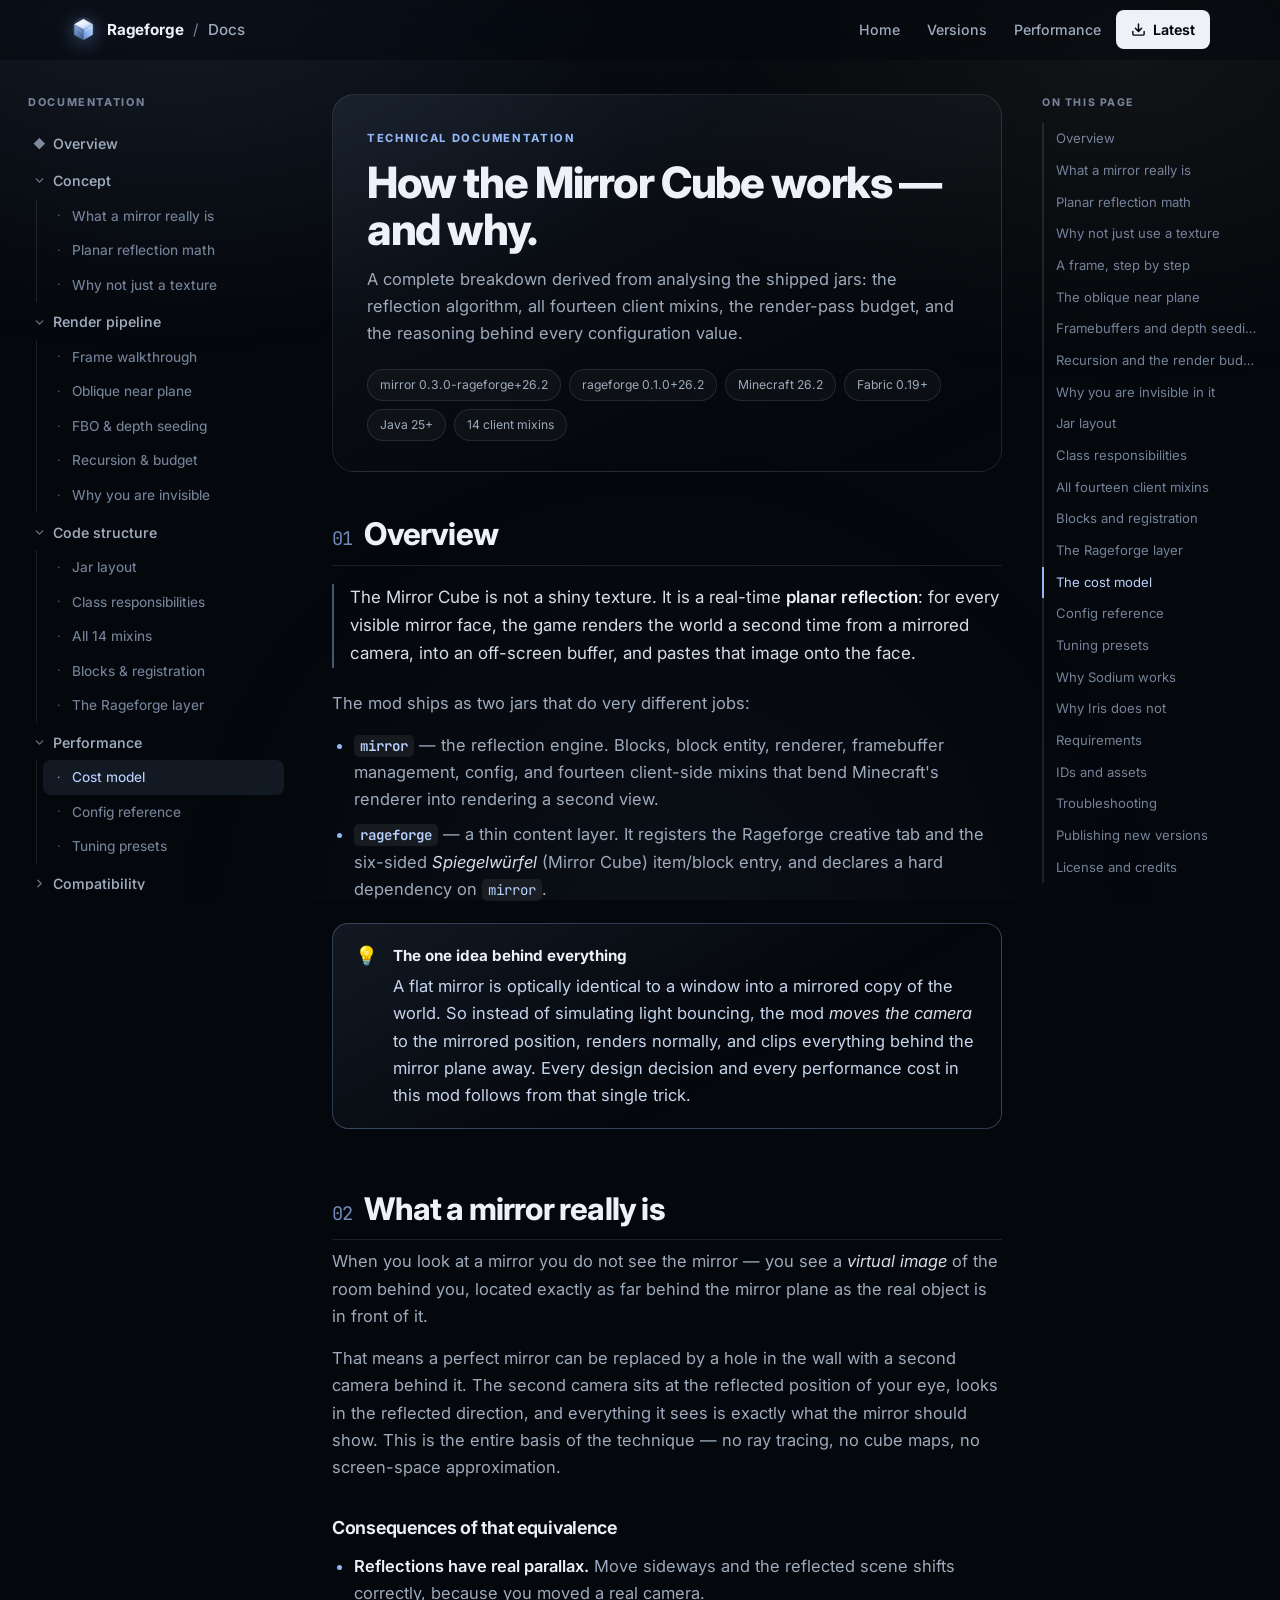
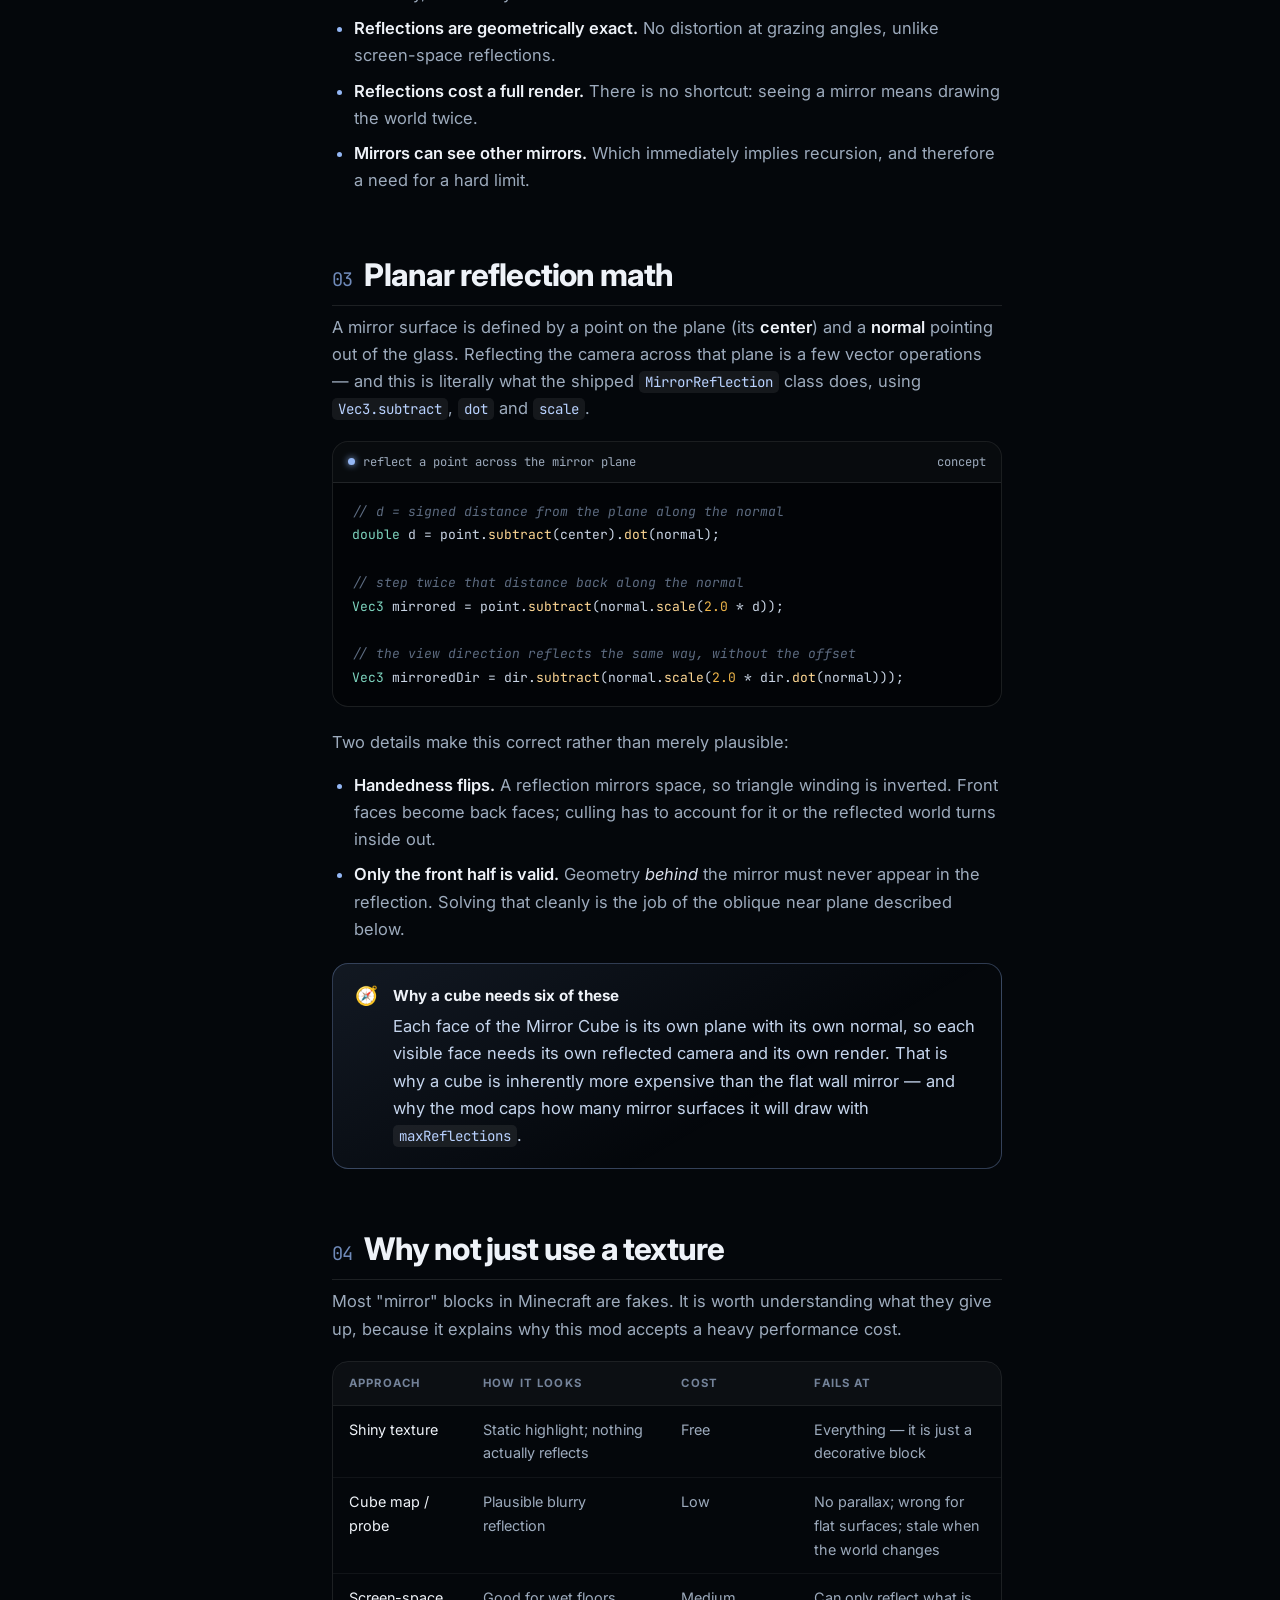
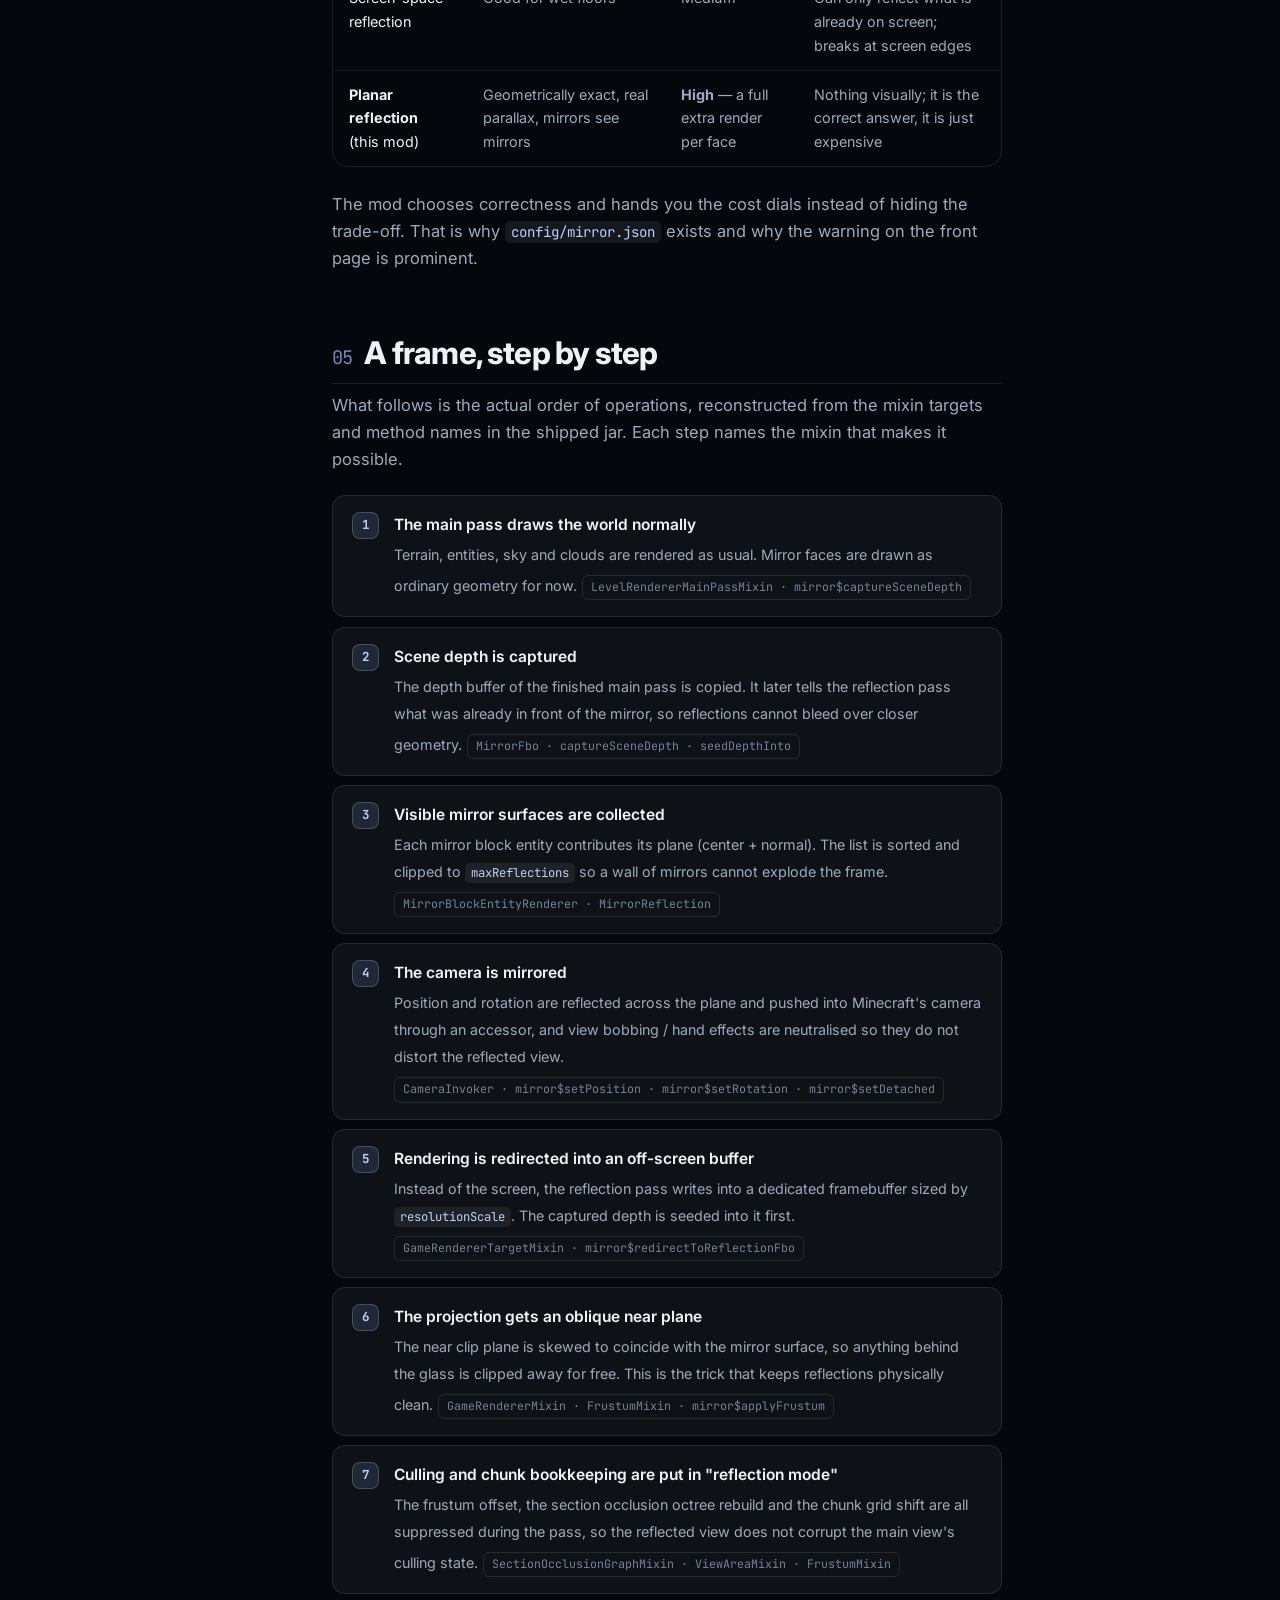
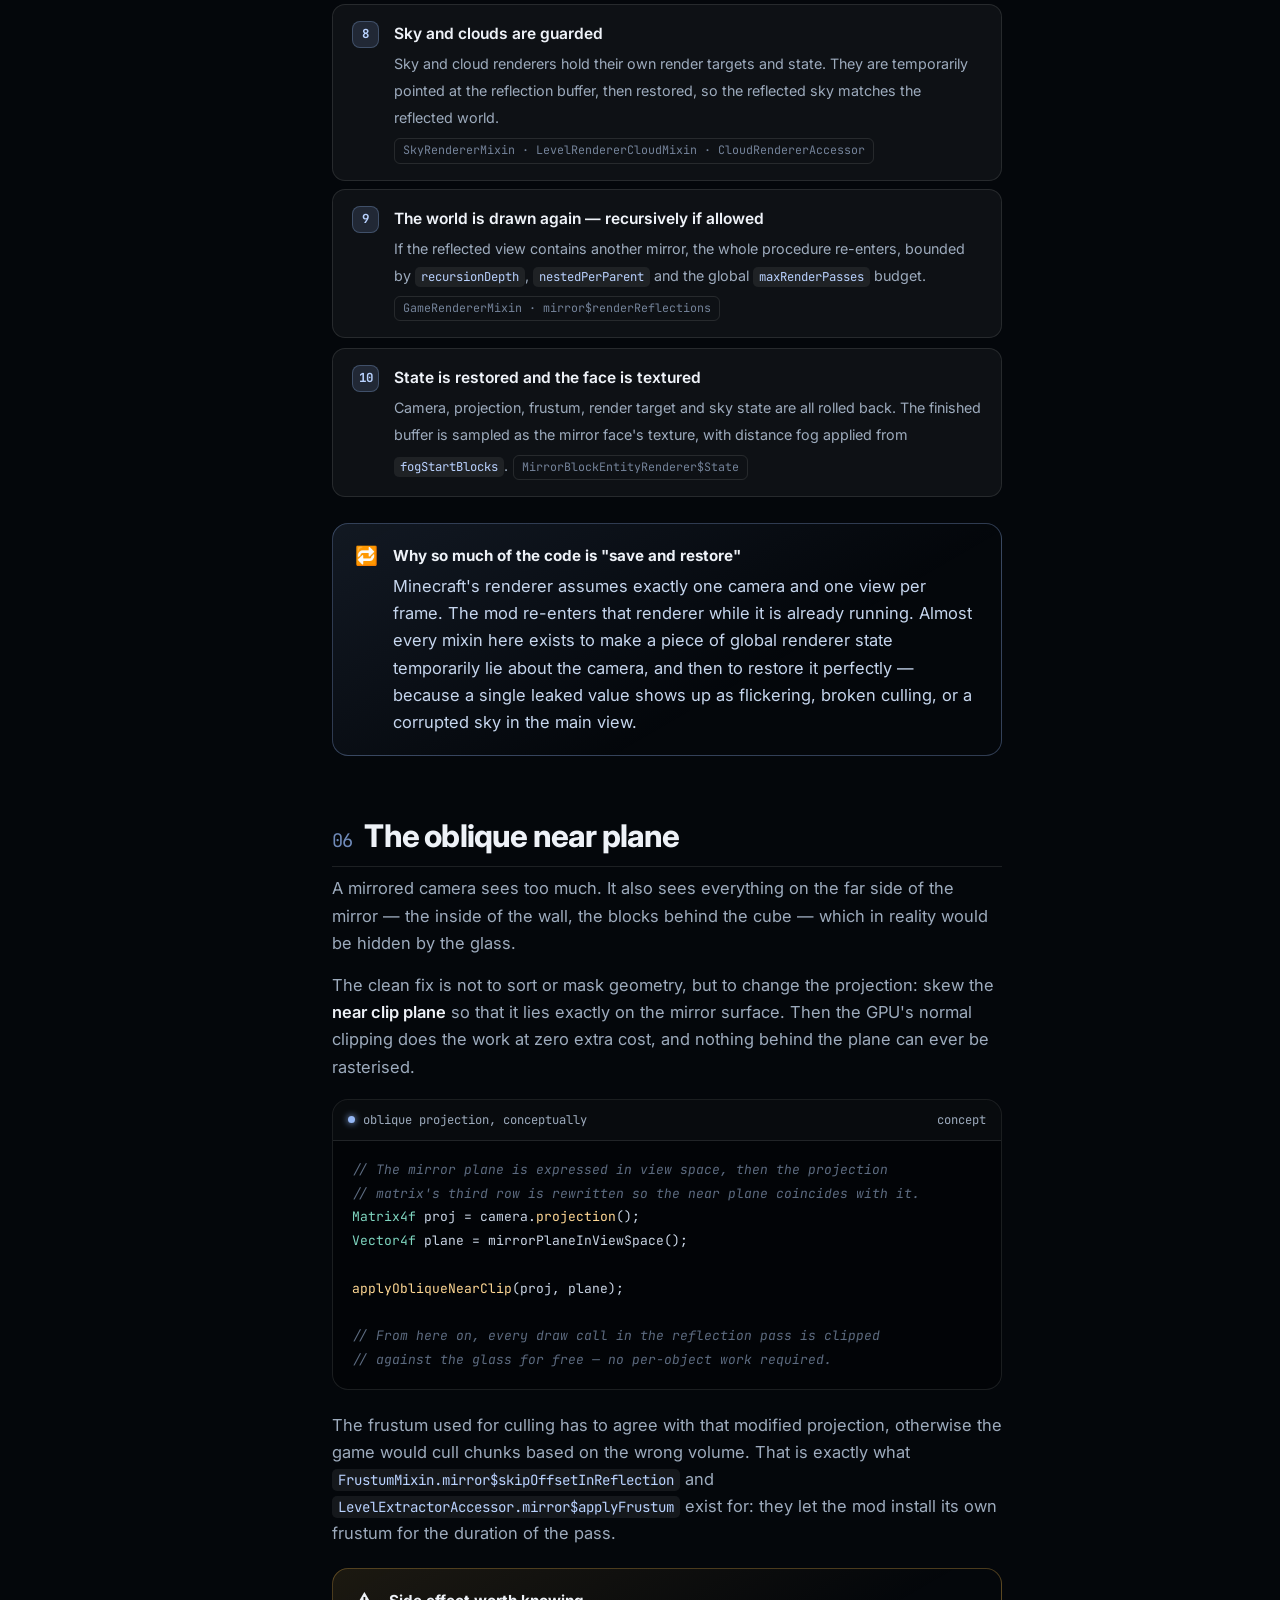
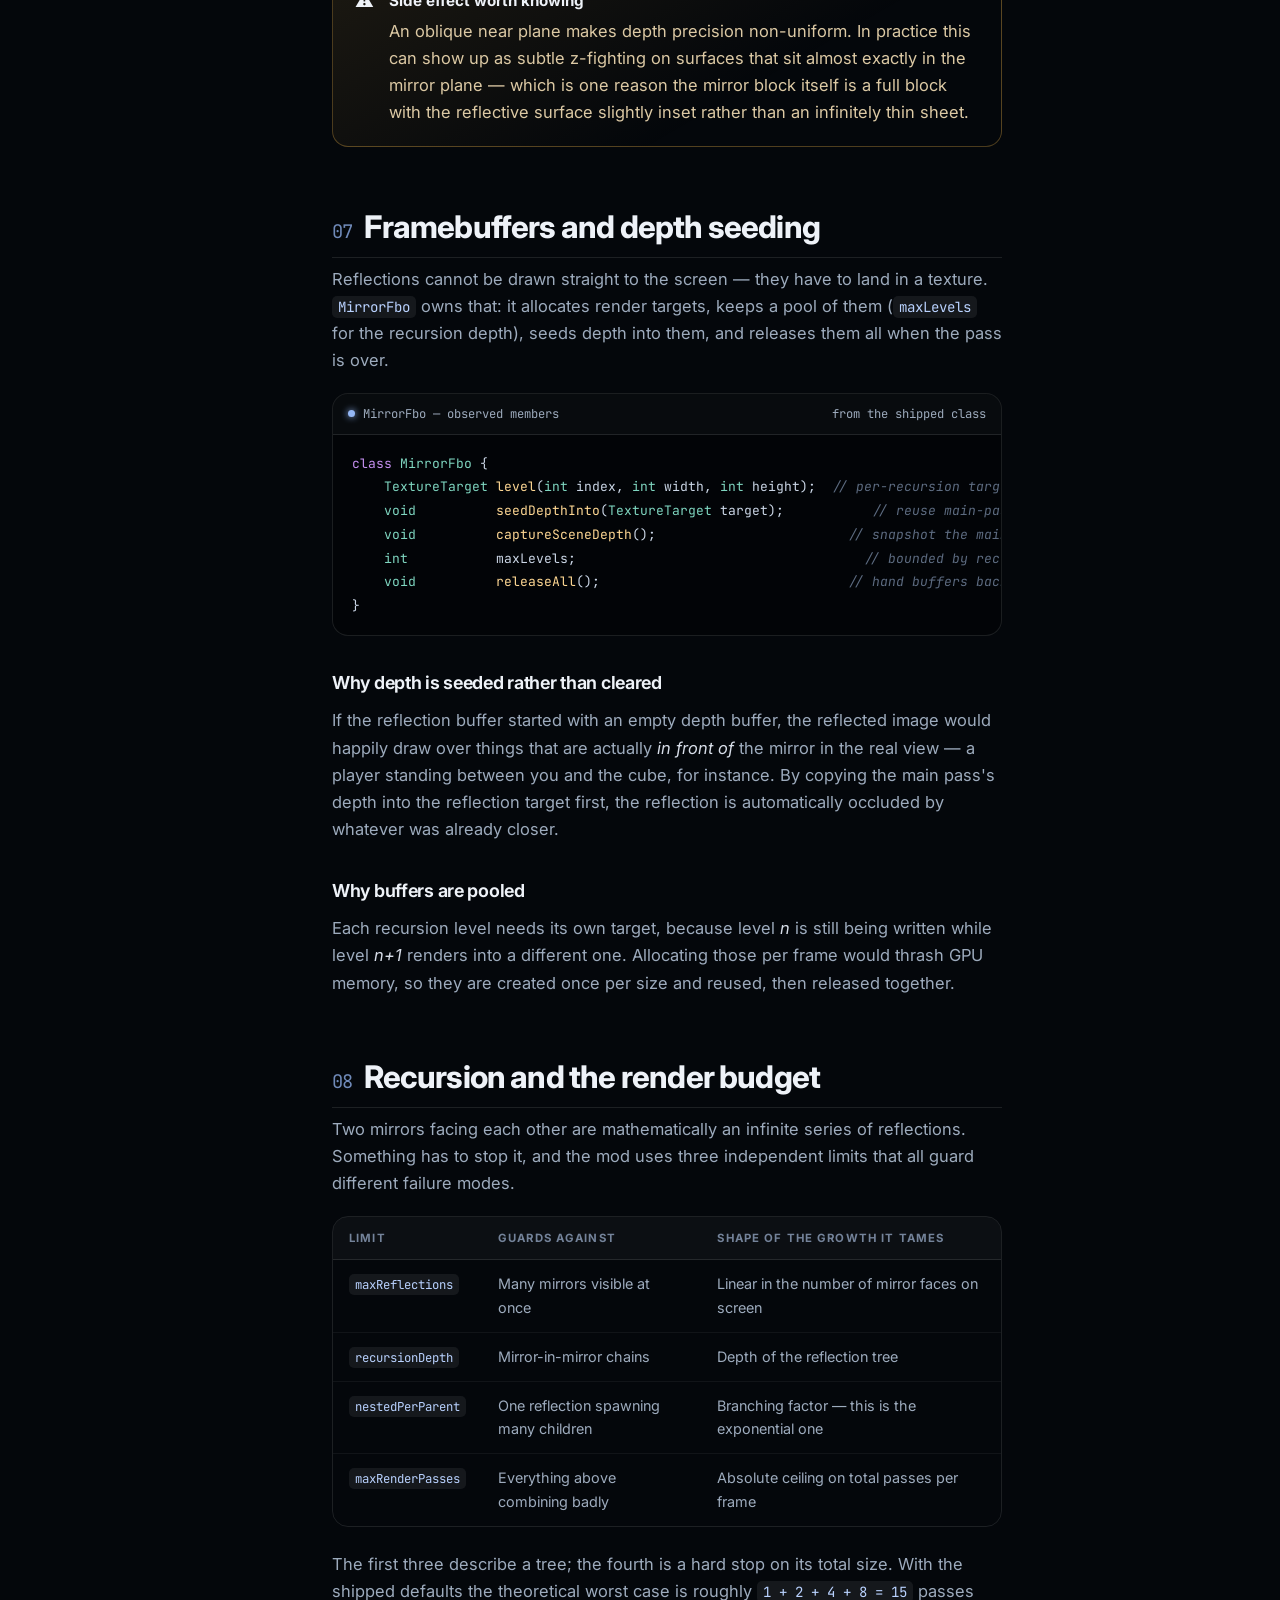
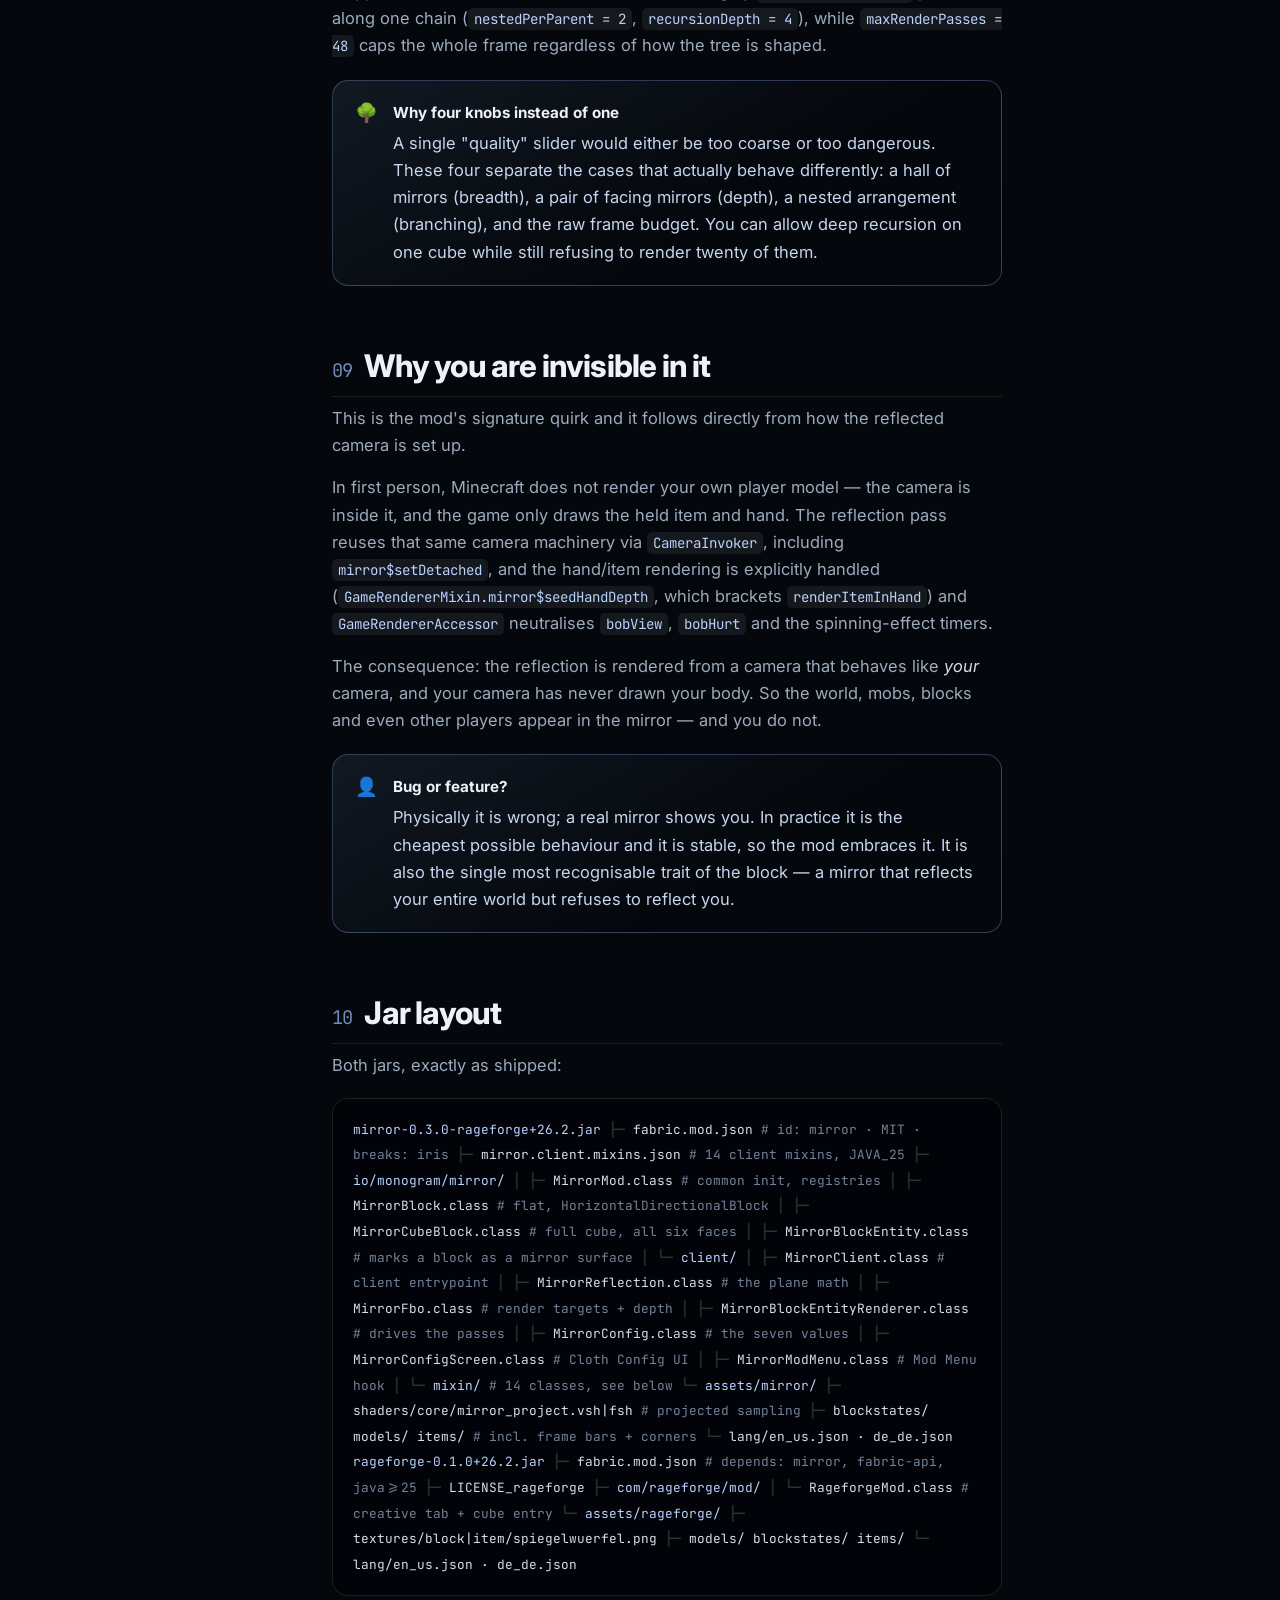
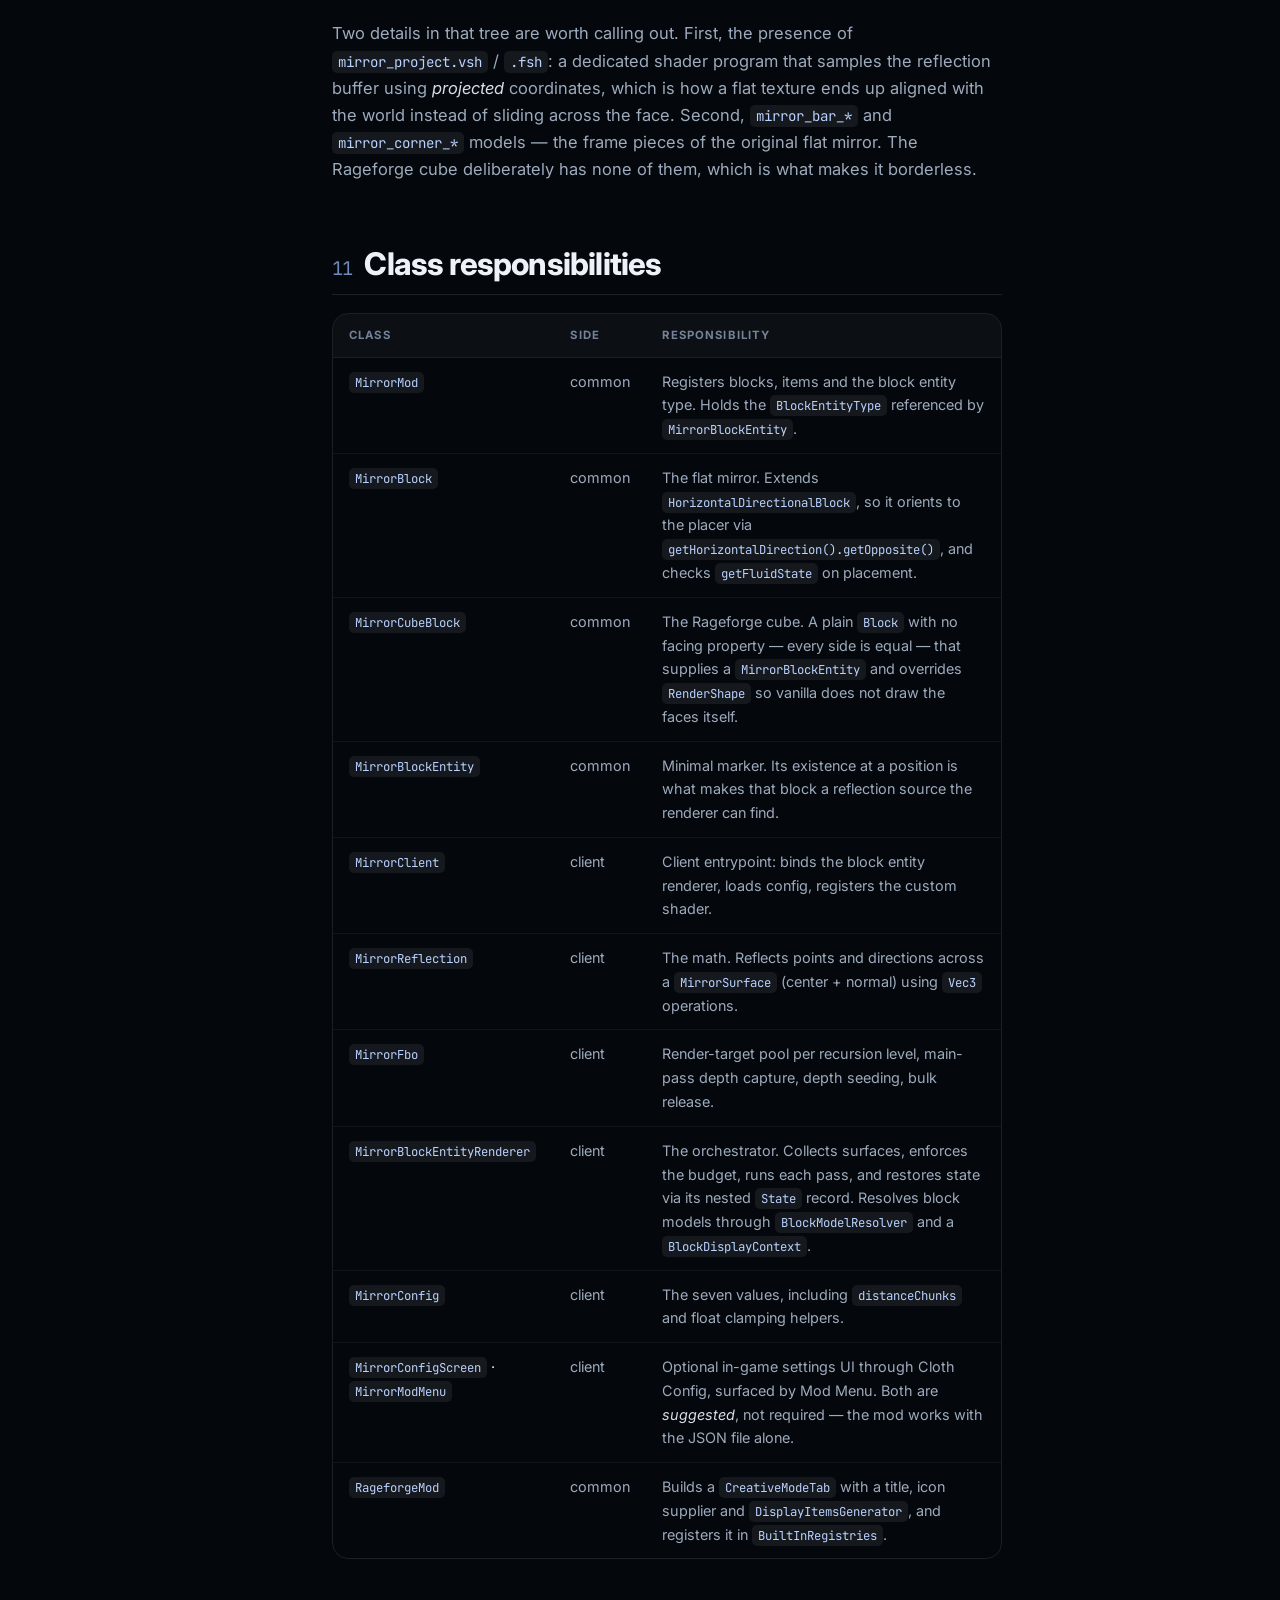
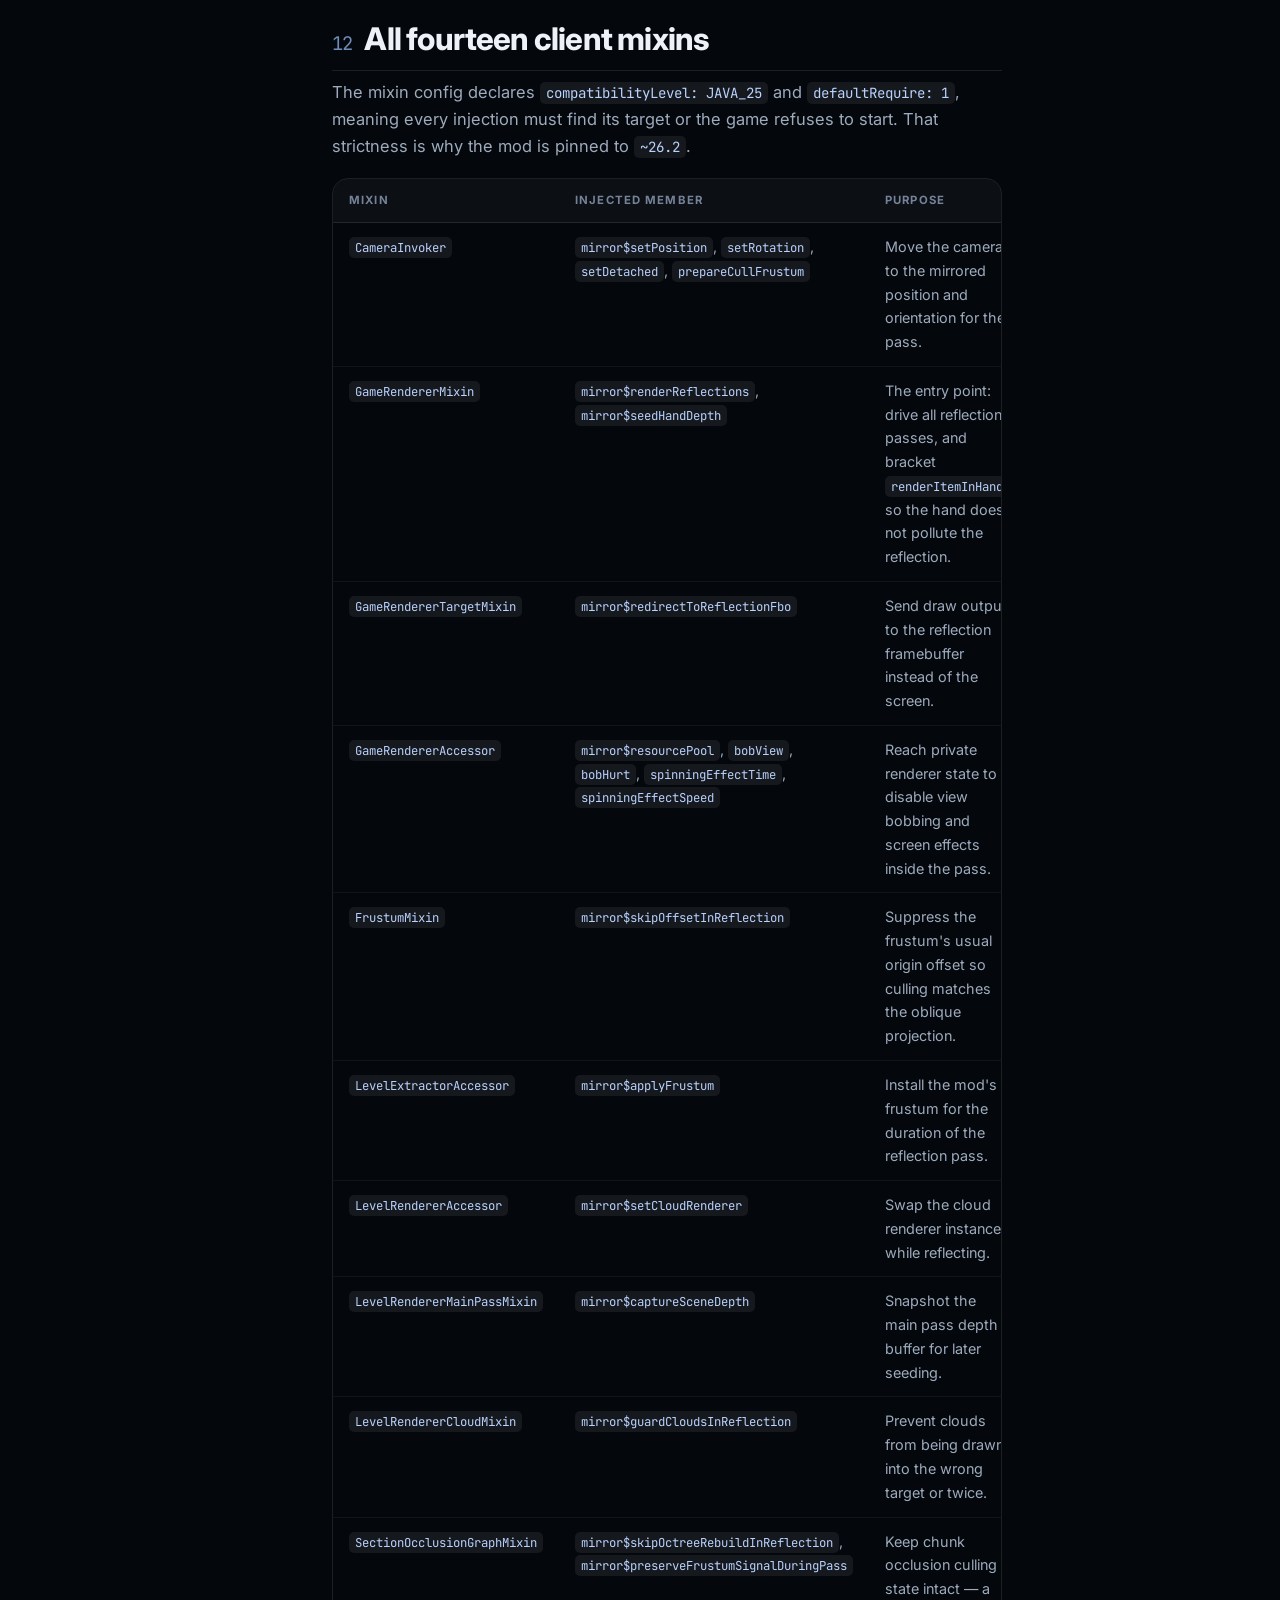
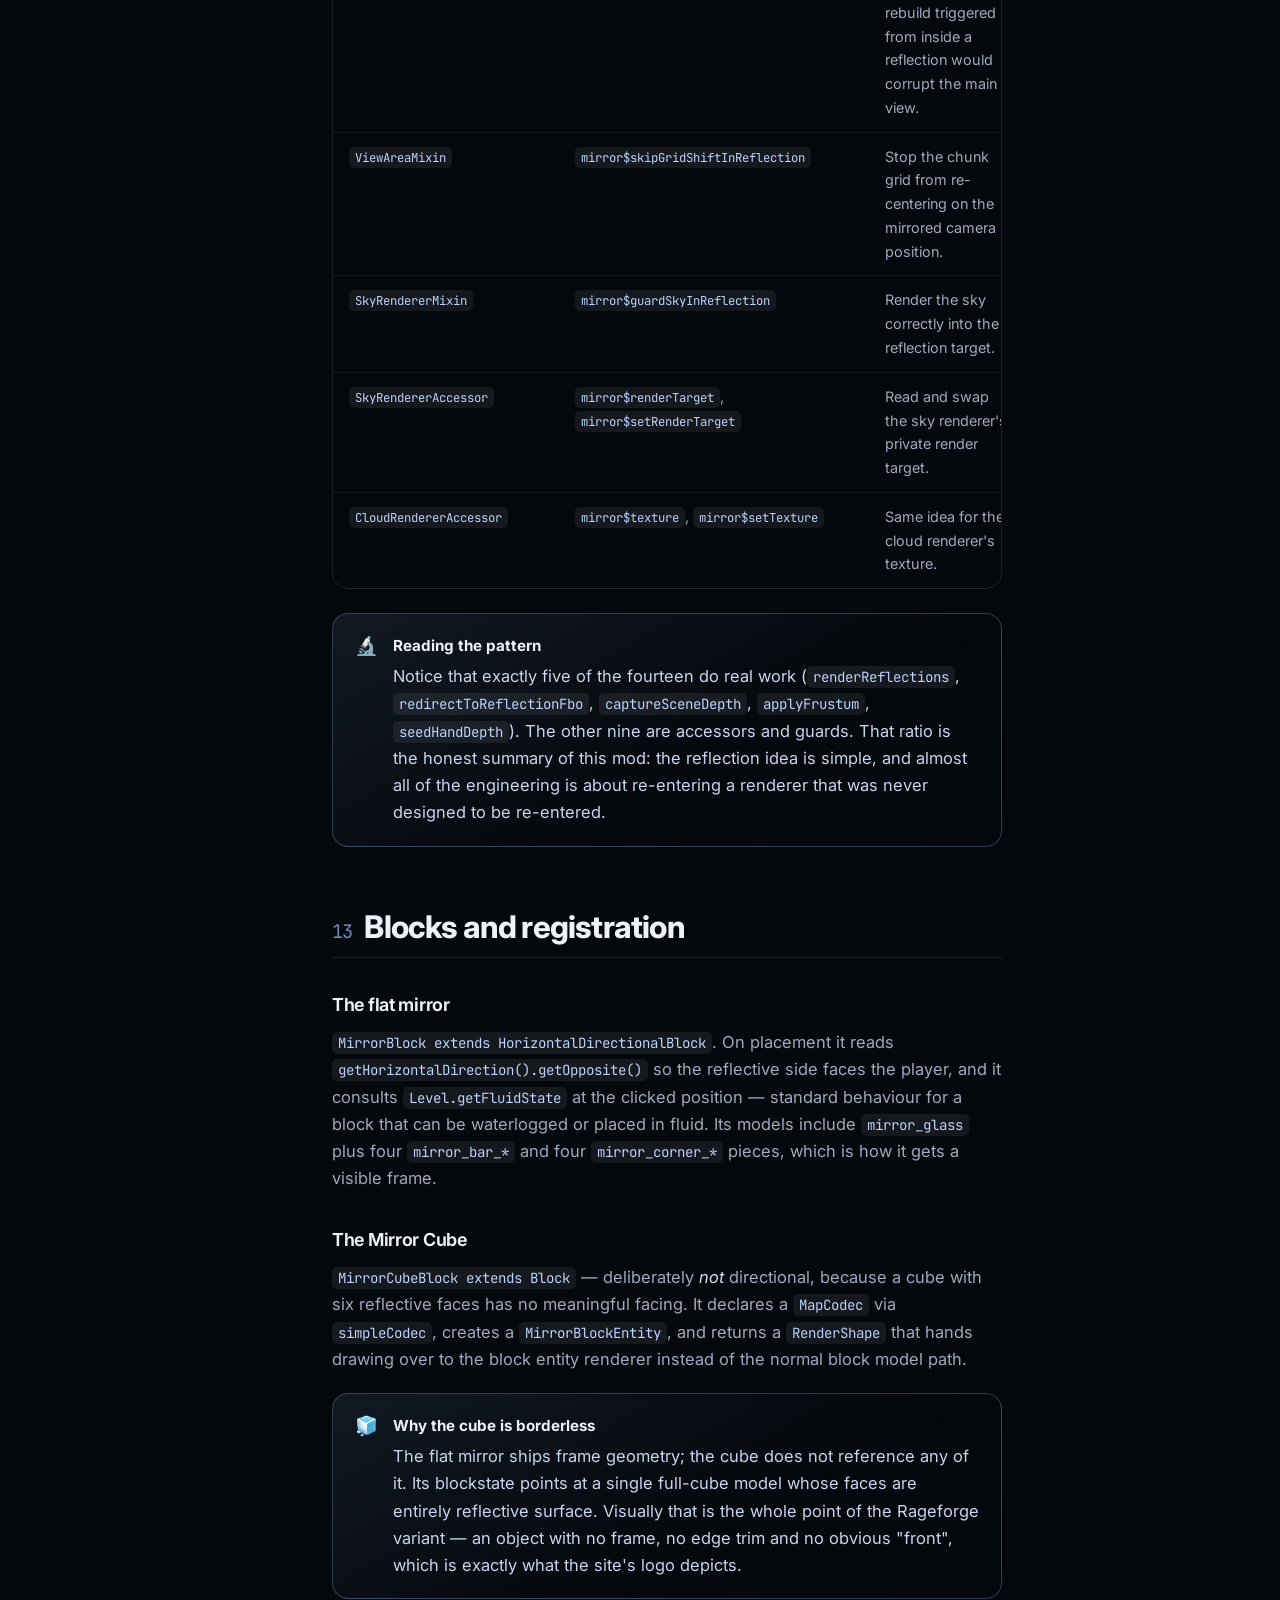
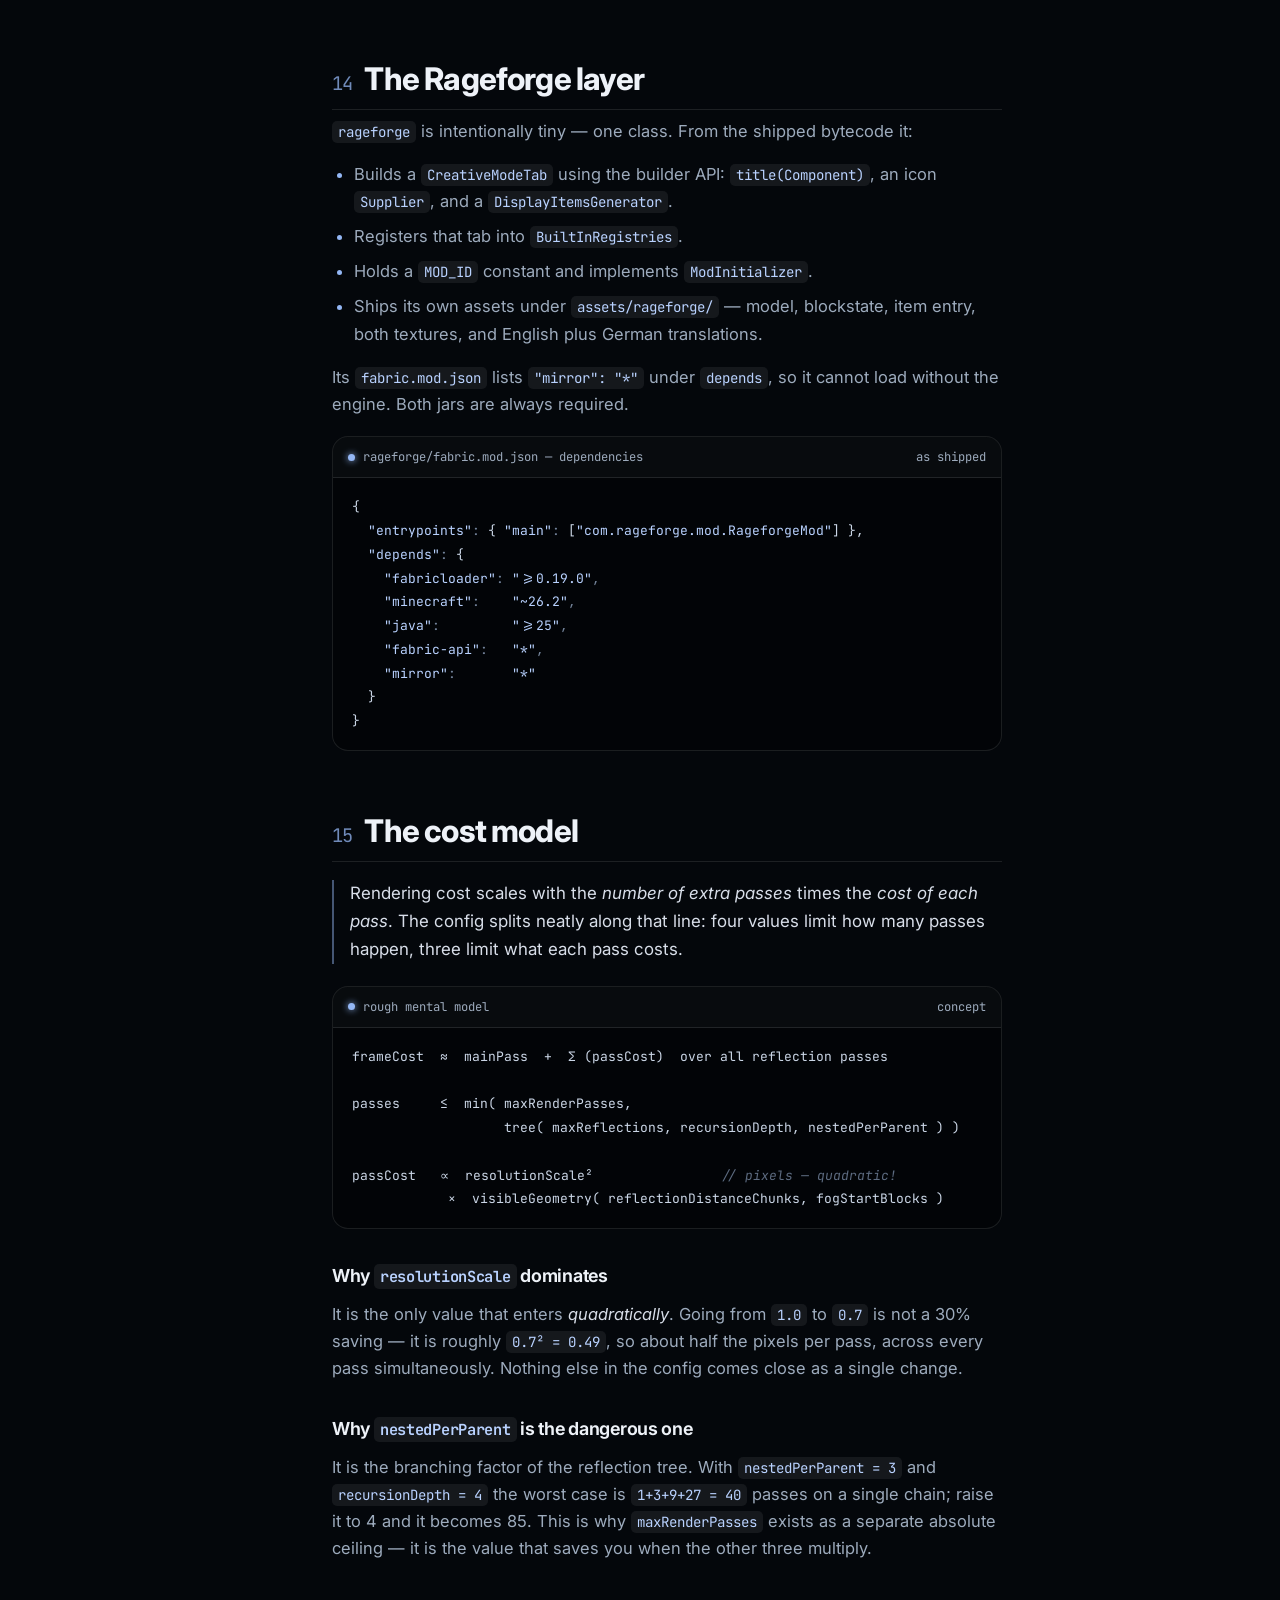
==== docs.html @ 6419b7a1 "Add Three.js 3D cube hero, borderless mirror logo, live version list and full technical docs with tr" ====
<!DOCTYPE html>
<html lang="en">
<head>
<meta charset="UTF-8">
<meta name="viewport" content="width=device-width, initial-scale=1.0">
<title>Documentation — Rageforge Mirror Cube</title>
<meta name="description" content="Technical documentation for the Rageforge Mirror Cube: how planar reflections are rendered, which mixins are used, why the mod is expensive, and how every config value maps to real render cost.">
<meta name="theme-color" content="#04070b">
<link rel="icon" type="image/svg+xml" href="assets/logo.svg">
<link rel="icon" type="image/png" href="assets/favicon.png">
<link rel="apple-touch-icon" href="assets/apple-touch-icon.png">
<link rel="preconnect" href="https://fonts.googleapis.com">
<link rel="preconnect" href="https://fonts.gstatic.com" crossorigin>
<link href="https://fonts.googleapis.com/css2?family=Inter:wght@400;500;600;700;800&family=JetBrains+Mono:wght@400;500&display=swap" rel="stylesheet">
<link rel="stylesheet" href="assets/site.css">
<style>
  body { background: var(--ink-950); }

  /* ============ docs shell ============ */
  .docs-shell {
    max-width: 1320px;
    margin: 0 auto;
    padding: calc(var(--nav-h) + 34px) 24px 40px;
    display: grid;
    grid-template-columns: 268px minmax(0, 1fr) 214px;
    gap: 40px;
    align-items: start;
  }
  @media (max-width: 1180px) { .docs-shell { grid-template-columns: 250px minmax(0,1fr); } .toc-right { display: none; } }
  @media (max-width: 900px)  { .docs-shell { grid-template-columns: 1fr; gap: 24px; } }

  /* ============ tree sidebar ============ */
  .tree-wrap {
    position: sticky;
    top: calc(var(--nav-h) + 22px);
    max-height: calc(100vh - var(--nav-h) - 44px);
    overflow-y: auto;
    padding-right: 8px;
  }
  @media (max-width: 900px) {
    .tree-wrap { position: static; max-height: none; border: 1px solid var(--line); border-radius: var(--radius); padding: 16px; background: var(--panel); }
  }
  .tree-title {
    font-size: 0.68rem; font-weight: 750; letter-spacing: 0.15em; text-transform: uppercase;
    color: var(--muted-dim); margin-bottom: 14px; padding-left: 4px;
  }
  .tree { font-size: 0.885rem; }
  .tree ul { list-style: none; margin: 0; padding: 0; }
  .tree > ul > li { margin-bottom: 2px; }

  .tree .node {
    display: flex; align-items: center; gap: 7px;
    padding: 6px 9px; border-radius: 8px;
    color: var(--muted); cursor: pointer;
    transition: color 0.2s, background 0.2s;
    user-select: none;
    font-weight: 550;
  }
  .tree .node:hover { color: var(--text); background: var(--panel); }
  .tree .node.active { color: var(--sky-bright); background: rgba(148,183,245,0.1); }
  .tree .node .chev {
    width: 13px; height: 13px; flex-shrink: 0;
    transition: transform 0.25s var(--ease);
    opacity: 0.65;
  }
  .tree .node.open .chev { transform: rotate(90deg); }
  .tree .node .glyph { flex-shrink: 0; opacity: 0.8; font-size: 0.85em; width: 13px; text-align: center; }
  .tree .node .txt { overflow: hidden; text-overflow: ellipsis; white-space: nowrap; }

  /* nested list: animated collapse */
  .tree .kids {
    display: grid;
    grid-template-rows: 0fr;
    transition: grid-template-rows 0.32s var(--ease);
    margin-left: 12px;
    border-left: 1px solid var(--line);
    padding-left: 6px;
  }
  .tree .kids > div { overflow: hidden; }
  .tree .kids.open { grid-template-rows: 1fr; }
  .tree .kids .node { font-weight: 450; font-size: 0.855rem; color: var(--muted-dim); }
  .tree .kids .node:hover { color: var(--text); }
  .tree .kids .node.active { color: var(--sky-bright); }

  /* ============ content ============ */
  .docs-main { min-width: 0; }
  .docs-hero {
    border: 1px solid var(--line);
    border-radius: var(--radius-lg);
    background: linear-gradient(155deg, rgba(148,183,245,0.09), rgba(255,255,255,0.012) 60%, transparent);
    padding: 34px 34px 30px;
    margin-bottom: 44px;
  }
  .docs-hero .kicker {
    font-size: 0.7rem; font-weight: 750; letter-spacing: 0.15em; text-transform: uppercase;
    color: var(--sky); margin-bottom: 12px;
  }
  .docs-hero h1 {
    font-size: clamp(1.85rem, 4.2vw, 2.7rem);
    font-weight: 800; letter-spacing: -0.032em; line-height: 1.08; margin-bottom: 13px;
  }
  .docs-hero p { color: var(--muted); font-size: 1.03rem; max-width: 640px; }
  .docs-hero .facts {
    display: flex; flex-wrap: wrap; gap: 8px; margin-top: 22px;
  }
  .docs-hero .facts span {
    font-size: 0.76rem; color: var(--muted);
    padding: 5px 12px; border: 1px solid var(--line); border-radius: 999px;
    background: rgba(255,255,255,0.03);
  }

  article section {
    scroll-margin-top: calc(var(--nav-h) + 26px);
    margin-bottom: 62px;
  }
  article h2 {
    font-size: clamp(1.5rem, 3.2vw, 1.95rem);
    font-weight: 750; letter-spacing: -0.026em; line-height: 1.16;
    margin-bottom: 8px;
    padding-bottom: 12px;
    border-bottom: 1px solid var(--line);
    display: flex; align-items: baseline; gap: 12px;
  }
  article h2 .num {
    font-family: var(--mono); font-size: 0.6em; font-weight: 400;
    color: var(--sky); opacity: 0.75;
  }
  article h3 {
    font-size: 1.12rem; font-weight: 650; letter-spacing: -0.016em;
    margin: 32px 0 10px; color: var(--text);
    scroll-margin-top: calc(var(--nav-h) + 26px);
  }
  article h4 {
    font-size: 0.97rem; font-weight: 650; margin: 22px 0 8px; color: var(--silver);
  }
  article p { color: var(--muted); margin-bottom: 15px; }
  article p strong, article li strong { color: var(--text); font-weight: 600; }
  article em { color: var(--silver); font-style: italic; }
  article ul, article ol { color: var(--muted); margin: 0 0 16px 0; padding-left: 22px; }
  article li { margin-bottom: 8px; }
  article li::marker { color: var(--sky); }
  article a.link { color: var(--sky-bright); border-bottom: 1px solid rgba(185,210,255,0.32); }
  article a.link:hover { border-bottom-color: var(--sky-bright); }
  article code {
    font-family: var(--mono); font-size: 0.855em;
    background: rgba(255,255,255,0.07); color: var(--sky-bright);
    padding: 2px 6px; border-radius: 5px;
  }
  article .lead {
    font-size: 1.06rem; color: var(--silver);
    padding-left: 16px; border-left: 2px solid rgba(148,183,245,0.45);
    margin: 18px 0 22px;
  }

  /* code blocks */
  .cb {
    border: 1px solid var(--line); border-radius: var(--radius);
    background: rgba(2,4,7,0.75); overflow: hidden; margin: 18px 0 22px;
  }
  .cb-head {
    display: flex; align-items: center; justify-content: space-between; gap: 12px;
    padding: 10px 15px; border-bottom: 1px solid var(--line);
    background: rgba(255,255,255,0.026);
    font-family: var(--mono); font-size: 0.76rem; color: var(--muted);
  }
  .cb-head .dotf { display: flex; align-items: center; gap: 8px; }
  .cb-head .dotf::before {
    content: ''; width: 7px; height: 7px; border-radius: 50%;
    background: var(--sky); box-shadow: 0 0 7px var(--sky);
  }
  .cb pre {
    padding: 17px 19px; overflow-x: auto;
    font-family: var(--mono); font-size: 0.815rem; line-height: 1.82;
    color: #cbd6e6;
  }
  .cb pre .c  { color: #5d6b80; font-style: italic; }
  .cb pre .kw { color: #c58fef; }
  .cb pre .ty { color: #7fd6c0; }
  .cb pre .st { color: #b9d2ff; }
  .cb pre .nu { color: var(--amber); }
  .cb pre .fn { color: #ffd894; }
  .cb pre .k  { color: var(--sky-bright); }
  .cb pre .p  { color: var(--muted-dim); }

  /* callouts */
  .callout {
    display: flex; gap: 15px; align-items: flex-start;
    padding: 19px 22px; border-radius: var(--radius);
    border: 1px solid var(--line); background: var(--panel);
    margin: 20px 0 24px;
  }
  .callout .ci { flex-shrink: 0; font-size: 1.15rem; line-height: 1.4; }
  .callout p { margin: 0; }
  .callout p + p { margin-top: 9px; }
  .callout.why  { border-color: rgba(148,183,245,0.3); background: linear-gradient(150deg, rgba(148,183,245,0.1), transparent 65%); }
  .callout.why  p { color: #c6d6ee; }
  .callout.warn { border-color: rgba(240,182,74,0.3); background: linear-gradient(150deg, rgba(240,182,74,0.1), transparent 65%); }
  .callout.warn p { color: #dcc9a4; }
  .callout.warn code { background: rgba(240,182,74,0.14); color: var(--amber-soft); }
  .callout.bad  { border-color: rgba(240,120,90,0.3); background: linear-gradient(150deg, rgba(240,120,90,0.09), transparent 65%); }
  .callout.bad  p { color: #eec3b6; }
  .callout .ct { display: block; font-weight: 700; color: var(--text); margin-bottom: 5px; font-size: 0.95rem; }

  /* tables */
  .tw { overflow-x: auto; margin: 18px 0 24px; border: 1px solid var(--line); border-radius: var(--radius); }
  table { width: 100%; border-collapse: collapse; font-size: 0.9rem; min-width: 480px; }
  thead th {
    text-align: left; padding: 12px 16px;
    background: rgba(255,255,255,0.035);
    color: var(--muted-dim);
    font-size: 0.71rem; font-weight: 700; letter-spacing: 0.1em; text-transform: uppercase;
    border-bottom: 1px solid var(--line);
    white-space: nowrap;
  }
  tbody td { padding: 12px 16px; border-bottom: 1px solid rgba(255,255,255,0.055); color: var(--muted); vertical-align: top; }
  tbody tr:last-child td { border-bottom: 0; }
  tbody tr:hover td { background: rgba(255,255,255,0.018); }
  tbody td:first-child { color: var(--text); }
  tbody td code { white-space: nowrap; }

  /* pipeline diagram */
  .pipe { display: grid; gap: 9px; margin: 22px 0 26px; counter-reset: pp; }
  .pipe-step {
    display: flex; gap: 15px; align-items: flex-start;
    padding: 16px 19px; border: 1px solid var(--line); border-radius: 13px;
    background: var(--panel);
    transition: border-color 0.3s, background 0.3s, transform 0.3s var(--ease);
  }
  .pipe-step:hover { border-color: rgba(148,183,245,0.4); background: var(--panel-strong); transform: translateX(4px); }
  .pipe-step .pn {
    counter-increment: pp; flex-shrink: 0;
    width: 27px; height: 27px; display: grid; place-items: center; border-radius: 8px;
    background: rgba(148,183,245,0.14); border: 1px solid rgba(148,183,245,0.28);
    color: var(--sky-bright); font-family: var(--mono); font-weight: 700; font-size: 0.78rem;
  }
  .pipe-step .pn::before { content: counter(pp); }
  .pipe-step .pb { min-width: 0; }
  .pipe-step .pb strong { display: block; font-size: 0.97rem; font-weight: 620; color: var(--text); margin-bottom: 3px; }
  .pipe-step .pb span { color: var(--muted); font-size: 0.895rem; }
  .pipe-step .pb .mx {
    display: inline-block; margin-top: 7px;
    font-family: var(--mono); font-size: 0.73rem;
    color: var(--muted-dim); padding: 2px 8px;
    border: 1px solid var(--line); border-radius: 6px;
  }

  /* file tree render */
  .ftree {
    font-family: var(--mono); font-size: 0.8rem; line-height: 2;
    border: 1px solid var(--line); border-radius: var(--radius);
    background: rgba(2,4,7,0.72); padding: 18px 20px;
    overflow-x: auto; margin: 18px 0 24px;
    color: var(--muted);
  }
  .ftree .d { color: var(--sky-bright); }
  .ftree .f { color: var(--silver); }
  .ftree .cm { color: var(--muted-dim); }
  .ftree .br { color: rgba(255,255,255,0.2); }

  /* right-hand TOC */
  .toc-right {
    position: sticky;
    top: calc(var(--nav-h) + 22px);
    max-height: calc(100vh - var(--nav-h) - 44px);
    overflow-y: auto;
    font-size: 0.82rem;
  }
  .toc-right .tt {
    font-size: 0.66rem; font-weight: 750; letter-spacing: 0.15em; text-transform: uppercase;
    color: var(--muted-dim); margin-bottom: 12px;
  }
  .toc-right a {
    display: block; padding: 5px 0 5px 12px;
    color: var(--muted-dim); border-left: 2px solid var(--line);
    transition: color 0.2s, border-color 0.2s;
    overflow: hidden; text-overflow: ellipsis; white-space: nowrap;
  }
  .toc-right a:hover { color: var(--text); }
  .toc-right a.on { color: var(--sky-bright); border-left-color: var(--sky); }

  .docs-foot-nav {
    display: flex; justify-content: space-between; gap: 14px; flex-wrap: wrap;
    margin-top: 20px; padding-top: 26px; border-top: 1px solid var(--line);
  }
</style>
</head>
<body>

<div class="ambient"></div>
<div class="progress" id="progress"></div>

<nav class="site-nav" id="nav">
  <div class="nav-inner">
    <a href="index.html" class="brand">
      <img src="assets/logo.svg" alt="">
      Rageforge <span class="sep">/</span> <span class="sub">Docs</span>
    </a>
    <div class="nav-links">
      <a href="index.html">Home</a>
      <a href="index.html#downloads">Versions</a>
      <a href="index.html#performance">Performance</a>
      <a class="nav-cta" href="https://github.com/TheRealDevCH/Rageforge-Spiegelwuerfel/releases/latest">
        <svg viewBox="0 0 24 24" fill="none" stroke="currentColor" stroke-width="2.3" stroke-linecap="round" stroke-linejoin="round"><path d="M21 15v4a2 2 0 01-2 2H5a2 2 0 01-2-2v-4M7 10l5 5 5-5M12 15V3"/></svg>
        Latest
      </a>
    </div>
  </div>
</nav>

<div class="docs-shell">

  <!-- ================= TREE SIDEBAR ================= -->
  <aside class="tree-wrap">
    <div class="tree-title">Documentation</div>
    <nav class="tree" id="tree">
      <ul>
        <li>
          <div class="node" data-target="overview"><span class="glyph">◆</span><span class="txt">Overview</span></div>
        </li>

        <li>
          <div class="node has-kids open" data-group="g-concept"><svg class="chev" viewBox="0 0 24 24" fill="none" stroke="currentColor" stroke-width="2.6" stroke-linecap="round" stroke-linejoin="round"><path d="M9 6l6 6-6 6"/></svg><span class="txt">Concept</span></div>
          <div class="kids open" id="g-concept"><div><ul>
            <li><div class="node" data-target="what-is-a-mirror"><span class="glyph">·</span><span class="txt">What a mirror really is</span></div></li>
            <li><div class="node" data-target="planar-reflection"><span class="glyph">·</span><span class="txt">Planar reflection math</span></div></li>
            <li><div class="node" data-target="why-not-texture"><span class="glyph">·</span><span class="txt">Why not just a texture</span></div></li>
          </ul></div></div>
        </li>

        <li>
          <div class="node has-kids" data-group="g-pipeline"><svg class="chev" viewBox="0 0 24 24" fill="none" stroke="currentColor" stroke-width="2.6" stroke-linecap="round" stroke-linejoin="round"><path d="M9 6l6 6-6 6"/></svg><span class="txt">Render pipeline</span></div>
          <div class="kids" id="g-pipeline"><div><ul>
            <li><div class="node" data-target="pipeline"><span class="glyph">·</span><span class="txt">Frame walkthrough</span></div></li>
            <li><div class="node" data-target="oblique"><span class="glyph">·</span><span class="txt">Oblique near plane</span></div></li>
            <li><div class="node" data-target="fbo"><span class="glyph">·</span><span class="txt">FBO &amp; depth seeding</span></div></li>
            <li><div class="node" data-target="recursion"><span class="glyph">·</span><span class="txt">Recursion &amp; budget</span></div></li>
            <li><div class="node" data-target="player-exclusion"><span class="glyph">·</span><span class="txt">Why you are invisible</span></div></li>
          </ul></div></div>
        </li>

        <li>
          <div class="node has-kids" data-group="g-code"><svg class="chev" viewBox="0 0 24 24" fill="none" stroke="currentColor" stroke-width="2.6" stroke-linecap="round" stroke-linejoin="round"><path d="M9 6l6 6-6 6"/></svg><span class="txt">Code structure</span></div>
          <div class="kids" id="g-code"><div><ul>
            <li><div class="node" data-target="jar-layout"><span class="glyph">·</span><span class="txt">Jar layout</span></div></li>
            <li><div class="node" data-target="classes"><span class="glyph">·</span><span class="txt">Class responsibilities</span></div></li>
            <li><div class="node" data-target="mixins"><span class="glyph">·</span><span class="txt">All 14 mixins</span></div></li>
            <li><div class="node" data-target="blocks"><span class="glyph">·</span><span class="txt">Blocks &amp; registration</span></div></li>
            <li><div class="node" data-target="rageforge-layer"><span class="glyph">·</span><span class="txt">The Rageforge layer</span></div></li>
          </ul></div></div>
        </li>

        <li>
          <div class="node has-kids" data-group="g-perf"><svg class="chev" viewBox="0 0 24 24" fill="none" stroke="currentColor" stroke-width="2.6" stroke-linecap="round" stroke-linejoin="round"><path d="M9 6l6 6-6 6"/></svg><span class="txt">Performance</span></div>
          <div class="kids" id="g-perf"><div><ul>
            <li><div class="node" data-target="performance-model"><span class="glyph">·</span><span class="txt">Cost model</span></div></li>
            <li><div class="node" data-target="config-reference"><span class="glyph">·</span><span class="txt">Config reference</span></div></li>
            <li><div class="node" data-target="presets"><span class="glyph">·</span><span class="txt">Tuning presets</span></div></li>
          </ul></div></div>
        </li>

        <li>
          <div class="node has-kids" data-group="g-compat"><svg class="chev" viewBox="0 0 24 24" fill="none" stroke="currentColor" stroke-width="2.6" stroke-linecap="round" stroke-linejoin="round"><path d="M9 6l6 6-6 6"/></svg><span class="txt">Compatibility</span></div>
          <div class="kids" id="g-compat"><div><ul>
            <li><div class="node" data-target="sodium"><span class="glyph">·</span><span class="txt">Why Sodium works</span></div></li>
            <li><div class="node" data-target="iris"><span class="glyph">·</span><span class="txt">Why Iris does not</span></div></li>
            <li><div class="node" data-target="requirements"><span class="glyph">·</span><span class="txt">Requirements</span></div></li>
          </ul></div></div>
        </li>

        <li>
          <div class="node has-kids" data-group="g-meta"><svg class="chev" viewBox="0 0 24 24" fill="none" stroke="currentColor" stroke-width="2.6" stroke-linecap="round" stroke-linejoin="round"><path d="M9 6l6 6-6 6"/></svg><span class="txt">Reference</span></div>
          <div class="kids" id="g-meta"><div><ul>
            <li><div class="node" data-target="ids"><span class="glyph">·</span><span class="txt">IDs &amp; assets</span></div></li>
            <li><div class="node" data-target="troubleshooting"><span class="glyph">·</span><span class="txt">Troubleshooting</span></div></li>
            <li><div class="node" data-target="releasing"><span class="glyph">·</span><span class="txt">Publishing versions</span></div></li>
            <li><div class="node" data-target="license"><span class="glyph">·</span><span class="txt">License &amp; credits</span></div></li>
          </ul></div></div>
        </li>
      </ul>
    </nav>
  </aside>

  <!-- ================= CONTENT ================= -->
  <main class="docs-main">
    <div class="docs-hero reveal">
      <div class="kicker">Technical documentation</div>
      <h1>How the Mirror Cube works — and why.</h1>
      <p>
        A complete breakdown derived from analysing the shipped jars: the reflection algorithm,
        all fourteen client mixins, the render-pass budget, and the reasoning behind every
        configuration value.
      </p>
      <div class="facts">
        <span>mirror 0.3.0-rageforge+26.2</span>
        <span>rageforge 0.1.0+26.2</span>
        <span>Minecraft 26.2</span>
        <span>Fabric 0.19+</span>
        <span>Java 25+</span>
        <span>14 client mixins</span>
      </div>
    </div>

    <article>

      <!-- ============ OVERVIEW ============ -->
      <section id="overview">
        <h2><span class="num">01</span> Overview</h2>
        <p class="lead">
          The Mirror Cube is not a shiny texture. It is a real-time <strong>planar reflection</strong>:
          for every visible mirror face, the game renders the world a second time from a mirrored
          camera, into an off-screen buffer, and pastes that image onto the face.
        </p>
        <p>
          The mod ships as two jars that do very different jobs:
        </p>
        <ul>
          <li><strong><code>mirror</code></strong> — the reflection engine. Blocks, block entity, renderer, framebuffer management, config, and fourteen client-side mixins that bend Minecraft's renderer into rendering a second view.</li>
          <li><strong><code>rageforge</code></strong> — a thin content layer. It registers the Rageforge creative tab and the six-sided <em>Spiegelwürfel</em> (Mirror Cube) item/block entry, and declares a hard dependency on <code>mirror</code>.</li>
        </ul>
        <div class="callout why">
          <span class="ci">💡</span>
          <div>
            <span class="ct">The one idea behind everything</span>
            <p>
              A flat mirror is optically identical to a window into a mirrored copy of the world.
              So instead of simulating light bouncing, the mod <em>moves the camera</em> to the mirrored
              position, renders normally, and clips everything behind the mirror plane away.
              Every design decision and every performance cost in this mod follows from that single trick.
            </p>
          </div>
        </div>
      </section>

      <!-- ============ CONCEPT ============ -->
      <section id="what-is-a-mirror">
        <h2><span class="num">02</span> What a mirror really is</h2>
        <p>
          When you look at a mirror you do not see the mirror — you see a <em>virtual image</em> of the room
          behind you, located exactly as far behind the mirror plane as the real object is in front of it.
        </p>
        <p>
          That means a perfect mirror can be replaced by a hole in the wall with a second camera behind it.
          The second camera sits at the reflected position of your eye, looks in the reflected direction,
          and everything it sees is exactly what the mirror should show. This is the entire basis of
          the technique — no ray tracing, no cube maps, no screen-space approximation.
        </p>
        <h3>Consequences of that equivalence</h3>
        <ul>
          <li><strong>Reflections have real parallax.</strong> Move sideways and the reflected scene shifts correctly, because you moved a real camera.</li>
          <li><strong>Reflections are geometrically exact.</strong> No distortion at grazing angles, unlike screen-space reflections.</li>
          <li><strong>Reflections cost a full render.</strong> There is no shortcut: seeing a mirror means drawing the world twice.</li>
          <li><strong>Mirrors can see other mirrors.</strong> Which immediately implies recursion, and therefore a need for a hard limit.</li>
        </ul>
      </section>

      <section id="planar-reflection">
        <h2><span class="num">03</span> Planar reflection math</h2>
        <p>
          A mirror surface is defined by a point on the plane (its <strong>center</strong>) and a
          <strong>normal</strong> pointing out of the glass. Reflecting the camera across that plane is a
          few vector operations — and this is literally what the shipped
          <code>MirrorReflection</code> class does, using <code>Vec3.subtract</code>,
          <code>dot</code> and <code>scale</code>.
        </p>
        <div class="cb">
          <div class="cb-head"><span class="dotf">reflect a point across the mirror plane</span><span>concept</span></div>
<pre><span class="c">// d = signed distance from the plane along the normal</span>
<span class="ty">double</span> d = point.<span class="fn">subtract</span>(center).<span class="fn">dot</span>(normal);

<span class="c">// step twice that distance back along the normal</span>
<span class="ty">Vec3</span> mirrored = point.<span class="fn">subtract</span>(normal.<span class="fn">scale</span>(<span class="nu">2.0</span> * d));

<span class="c">// the view direction reflects the same way, without the offset</span>
<span class="ty">Vec3</span> mirroredDir = dir.<span class="fn">subtract</span>(normal.<span class="fn">scale</span>(<span class="nu">2.0</span> * dir.<span class="fn">dot</span>(normal)));</pre>
        </div>
        <p>
          Two details make this correct rather than merely plausible:
        </p>
        <ul>
          <li><strong>Handedness flips.</strong> A reflection mirrors space, so triangle winding is inverted. Front faces become back faces; culling has to account for it or the reflected world turns inside out.</li>
          <li><strong>Only the front half is valid.</strong> Geometry <em>behind</em> the mirror must never appear in the reflection. Solving that cleanly is the job of the oblique near plane described below.</li>
        </ul>
        <div class="callout why">
          <span class="ci">🧭</span>
          <div>
            <span class="ct">Why a cube needs six of these</span>
            <p>
              Each face of the Mirror Cube is its own plane with its own normal, so each visible face needs
              its own reflected camera and its own render. That is why a cube is inherently more expensive
              than the flat wall mirror — and why the mod caps how many mirror surfaces it will draw with
              <code>maxReflections</code>.
            </p>
          </div>
        </div>
      </section>

      <section id="why-not-texture">
        <h2><span class="num">04</span> Why not just use a texture</h2>
        <p>
          Most "mirror" blocks in Minecraft are fakes. It is worth understanding what they give up,
          because it explains why this mod accepts a heavy performance cost.
        </p>
        <div class="tw">
          <table>
            <thead>
              <tr><th>Approach</th><th>How it looks</th><th>Cost</th><th>Fails at</th></tr>
            </thead>
            <tbody>
              <tr>
                <td>Shiny texture</td>
                <td>Static highlight; nothing actually reflects</td>
                <td>Free</td>
                <td>Everything — it is just a decorative block</td>
              </tr>
              <tr>
                <td>Cube map / probe</td>
                <td>Plausible blurry reflection</td>
                <td>Low</td>
                <td>No parallax; wrong for flat surfaces; stale when the world changes</td>
              </tr>
              <tr>
                <td>Screen-space reflection</td>
                <td>Good for wet floors</td>
                <td>Medium</td>
                <td>Can only reflect what is already on screen; breaks at screen edges</td>
              </tr>
              <tr>
                <td><strong>Planar reflection</strong> (this mod)</td>
                <td>Geometrically exact, real parallax, mirrors see mirrors</td>
                <td><strong>High</strong> — a full extra render per face</td>
                <td>Nothing visually; it is the correct answer, it is just expensive</td>
              </tr>
            </tbody>
          </table>
        </div>
        <p>
          The mod chooses correctness and hands you the cost dials instead of hiding the trade-off.
          That is why <code>config/mirror.json</code> exists and why the warning on the front page is prominent.
        </p>
      </section>

      <!-- ============ PIPELINE ============ -->
      <section id="pipeline">
        <h2><span class="num">05</span> A frame, step by step</h2>
        <p>
          What follows is the actual order of operations, reconstructed from the mixin targets and
          method names in the shipped jar. Each step names the mixin that makes it possible.
        </p>
        <div class="pipe">
          <div class="pipe-step reveal">
            <span class="pn"></span>
            <div class="pb">
              <strong>The main pass draws the world normally</strong>
              <span>Terrain, entities, sky and clouds are rendered as usual. Mirror faces are drawn as ordinary geometry for now.</span>
              <span class="mx">LevelRendererMainPassMixin · mirror$captureSceneDepth</span>
            </div>
          </div>
          <div class="pipe-step reveal">
            <span class="pn"></span>
            <div class="pb">
              <strong>Scene depth is captured</strong>
              <span>The depth buffer of the finished main pass is copied. It later tells the reflection pass what was already in front of the mirror, so reflections cannot bleed over closer geometry.</span>
              <span class="mx">MirrorFbo · captureSceneDepth · seedDepthInto</span>
            </div>
          </div>
          <div class="pipe-step reveal">
            <span class="pn"></span>
            <div class="pb">
              <strong>Visible mirror surfaces are collected</strong>
              <span>Each mirror block entity contributes its plane (center + normal). The list is sorted and clipped to <code>maxReflections</code> so a wall of mirrors cannot explode the frame.</span>
              <span class="mx">MirrorBlockEntityRenderer · MirrorReflection</span>
            </div>
          </div>
          <div class="pipe-step reveal">
            <span class="pn"></span>
            <div class="pb">
              <strong>The camera is mirrored</strong>
              <span>Position and rotation are reflected across the plane and pushed into Minecraft's camera through an accessor, and view bobbing / hand effects are neutralised so they do not distort the reflected view.</span>
              <span class="mx">CameraInvoker · mirror$setPosition · mirror$setRotation · mirror$setDetached</span>
            </div>
          </div>
          <div class="pipe-step reveal">
            <span class="pn"></span>
            <div class="pb">
              <strong>Rendering is redirected into an off-screen buffer</strong>
              <span>Instead of the screen, the reflection pass writes into a dedicated framebuffer sized by <code>resolutionScale</code>. The captured depth is seeded into it first.</span>
              <span class="mx">GameRendererTargetMixin · mirror$redirectToReflectionFbo</span>
            </div>
          </div>
          <div class="pipe-step reveal">
            <span class="pn"></span>
            <div class="pb">
              <strong>The projection gets an oblique near plane</strong>
              <span>The near clip plane is skewed to coincide with the mirror surface, so anything behind the glass is clipped away for free. This is the trick that keeps reflections physically clean.</span>
              <span class="mx">GameRendererMixin · FrustumMixin · mirror$applyFrustum</span>
            </div>
          </div>
          <div class="pipe-step reveal">
            <span class="pn"></span>
            <div class="pb">
              <strong>Culling and chunk bookkeeping are put in "reflection mode"</strong>
              <span>The frustum offset, the section occlusion octree rebuild and the chunk grid shift are all suppressed during the pass, so the reflected view does not corrupt the main view's culling state.</span>
              <span class="mx">SectionOcclusionGraphMixin · ViewAreaMixin · FrustumMixin</span>
            </div>
          </div>
          <div class="pipe-step reveal">
            <span class="pn"></span>
            <div class="pb">
              <strong>Sky and clouds are guarded</strong>
              <span>Sky and cloud renderers hold their own render targets and state. They are temporarily pointed at the reflection buffer, then restored, so the reflected sky matches the reflected world.</span>
              <span class="mx">SkyRendererMixin · LevelRendererCloudMixin · CloudRendererAccessor</span>
            </div>
          </div>
          <div class="pipe-step reveal">
            <span class="pn"></span>
            <div class="pb">
              <strong>The world is drawn again — recursively if allowed</strong>
              <span>If the reflected view contains another mirror, the whole procedure re-enters, bounded by <code>recursionDepth</code>, <code>nestedPerParent</code> and the global <code>maxRenderPasses</code> budget.</span>
              <span class="mx">GameRendererMixin · mirror$renderReflections</span>
            </div>
          </div>
          <div class="pipe-step reveal">
            <span class="pn"></span>
            <div class="pb">
              <strong>State is restored and the face is textured</strong>
              <span>Camera, projection, frustum, render target and sky state are all rolled back. The finished buffer is sampled as the mirror face's texture, with distance fog applied from <code>fogStartBlocks</code>.</span>
              <span class="mx">MirrorBlockEntityRenderer$State</span>
            </div>
          </div>
        </div>
        <div class="callout why">
          <span class="ci">🔁</span>
          <div>
            <span class="ct">Why so much of the code is "save and restore"</span>
            <p>
              Minecraft's renderer assumes exactly one camera and one view per frame. The mod re-enters
              that renderer while it is already running. Almost every mixin here exists to make a piece
              of global renderer state temporarily lie about the camera, and then to restore it perfectly —
              because a single leaked value shows up as flickering, broken culling, or a corrupted sky
              in the main view.
            </p>
          </div>
        </div>
      </section>

      <section id="oblique">
        <h2><span class="num">06</span> The oblique near plane</h2>
        <p>
          A mirrored camera sees too much. It also sees everything on the far side of the mirror —
          the inside of the wall, the blocks behind the cube — which in reality would be hidden by the glass.
        </p>
        <p>
          The clean fix is not to sort or mask geometry, but to change the projection: skew the
          <strong>near clip plane</strong> so that it lies exactly on the mirror surface. Then the GPU's
          normal clipping does the work at zero extra cost, and nothing behind the plane can ever be rasterised.
        </p>
        <div class="cb">
          <div class="cb-head"><span class="dotf">oblique projection, conceptually</span><span>concept</span></div>
<pre><span class="c">// The mirror plane is expressed in view space, then the projection</span>
<span class="c">// matrix's third row is rewritten so the near plane coincides with it.</span>
<span class="ty">Matrix4f</span> proj = camera.<span class="fn">projection</span>();
<span class="ty">Vector4f</span> plane = mirrorPlaneInViewSpace();

<span class="fn">applyObliqueNearClip</span>(proj, plane);

<span class="c">// From here on, every draw call in the reflection pass is clipped</span>
<span class="c">// against the glass for free — no per-object work required.</span></pre>
        </div>
        <p>
          The frustum used for culling has to agree with that modified projection, otherwise the game
          would cull chunks based on the wrong volume. That is exactly what
          <code>FrustumMixin.mirror$skipOffsetInReflection</code> and
          <code>LevelExtractorAccessor.mirror$applyFrustum</code> exist for: they let the mod install its
          own frustum for the duration of the pass.
        </p>
        <div class="callout warn">
          <span class="ci">⚠</span>
          <div>
            <span class="ct">Side effect worth knowing</span>
            <p>
              An oblique near plane makes depth precision non-uniform. In practice this can show up as
              subtle z-fighting on surfaces that sit almost exactly in the mirror plane — which is one
              reason the mirror block itself is a full block with the reflective surface slightly inset
              rather than an infinitely thin sheet.
            </p>
          </div>
        </div>
      </section>

      <section id="fbo">
        <h2><span class="num">07</span> Framebuffers and depth seeding</h2>
        <p>
          Reflections cannot be drawn straight to the screen — they have to land in a texture.
          <code>MirrorFbo</code> owns that: it allocates render targets, keeps a pool of them
          (<code>maxLevels</code> for the recursion depth), seeds depth into them, and releases them all
          when the pass is over.
        </p>
        <div class="cb">
          <div class="cb-head"><span class="dotf">MirrorFbo — observed members</span><span>from the shipped class</span></div>
<pre><span class="kw">class</span> <span class="ty">MirrorFbo</span> {
    <span class="ty">TextureTarget</span> <span class="fn">level</span>(<span class="ty">int</span> index, <span class="ty">int</span> width, <span class="ty">int</span> height);  <span class="c">// per-recursion target</span>
    <span class="ty">void</span>          <span class="fn">seedDepthInto</span>(<span class="ty">TextureTarget</span> target);           <span class="c">// reuse main-pass depth</span>
    <span class="ty">void</span>          <span class="fn">captureSceneDepth</span>();                        <span class="c">// snapshot the main pass</span>
    <span class="ty">int</span>           maxLevels;                                    <span class="c">// bounded by recursionDepth</span>
    <span class="ty">void</span>          <span class="fn">releaseAll</span>();                               <span class="c">// hand buffers back</span>
}</pre>
        </div>
        <h3>Why depth is seeded rather than cleared</h3>
        <p>
          If the reflection buffer started with an empty depth buffer, the reflected image would happily
          draw over things that are actually <em>in front of</em> the mirror in the real view — a player
          standing between you and the cube, for instance. By copying the main pass's depth into the
          reflection target first, the reflection is automatically occluded by whatever was already closer.
        </p>
        <h3>Why buffers are pooled</h3>
        <p>
          Each recursion level needs its own target, because level <em>n</em> is still being written while
          level <em>n+1</em> renders into a different one. Allocating those per frame would thrash GPU memory,
          so they are created once per size and reused, then released together.
        </p>
      </section>

      <section id="recursion">
        <h2><span class="num">08</span> Recursion and the render budget</h2>
        <p>
          Two mirrors facing each other are mathematically an infinite series of reflections. Something
          has to stop it, and the mod uses three independent limits that all guard different failure modes.
        </p>
        <div class="tw">
          <table>
            <thead>
              <tr><th>Limit</th><th>Guards against</th><th>Shape of the growth it tames</th></tr>
            </thead>
            <tbody>
              <tr>
                <td><code>maxReflections</code></td>
                <td>Many mirrors visible at once</td>
                <td>Linear in the number of mirror faces on screen</td>
              </tr>
              <tr>
                <td><code>recursionDepth</code></td>
                <td>Mirror-in-mirror chains</td>
                <td>Depth of the reflection tree</td>
              </tr>
              <tr>
                <td><code>nestedPerParent</code></td>
                <td>One reflection spawning many children</td>
                <td>Branching factor — this is the exponential one</td>
              </tr>
              <tr>
                <td><code>maxRenderPasses</code></td>
                <td>Everything above combining badly</td>
                <td>Absolute ceiling on total passes per frame</td>
              </tr>
            </tbody>
          </table>
        </div>
        <p>
          The first three describe a tree; the fourth is a hard stop on its total size.
          With the shipped defaults the theoretical worst case is roughly
          <code>1 + 2 + 4 + 8 = 15</code> passes along one chain
          (<code>nestedPerParent = 2</code>, <code>recursionDepth = 4</code>), while
          <code>maxRenderPasses = 48</code> caps the whole frame regardless of how the tree is shaped.
        </p>
        <div class="callout why">
          <span class="ci">🌳</span>
          <div>
            <span class="ct">Why four knobs instead of one</span>
            <p>
              A single "quality" slider would either be too coarse or too dangerous. These four separate the
              cases that actually behave differently: a hall of mirrors (breadth), a pair of facing mirrors
              (depth), a nested arrangement (branching), and the raw frame budget. You can allow deep
              recursion on one cube while still refusing to render twenty of them.
            </p>
          </div>
        </div>
      </section>

      <section id="player-exclusion">
        <h2><span class="num">09</span> Why you are invisible in it</h2>
        <p>
          This is the mod's signature quirk and it follows directly from how the reflected camera is set up.
        </p>
        <p>
          In first person, Minecraft does not render your own player model — the camera is inside it, and
          the game only draws the held item and hand. The reflection pass reuses that same camera machinery
          via <code>CameraInvoker</code>, including <code>mirror$setDetached</code>, and the hand/item
          rendering is explicitly handled (<code>GameRendererMixin.mirror$seedHandDepth</code>,
          which brackets <code>renderItemInHand</code>) and <code>GameRendererAccessor</code> neutralises
          <code>bobView</code>, <code>bobHurt</code> and the spinning-effect timers.
        </p>
        <p>
          The consequence: the reflection is rendered from a camera that behaves like <em>your</em> camera,
          and your camera has never drawn your body. So the world, mobs, blocks and even other players
          appear in the mirror — and you do not.
        </p>
        <div class="callout why">
          <span class="ci">👤</span>
          <div>
            <span class="ct">Bug or feature?</span>
            <p>
              Physically it is wrong; a real mirror shows you. In practice it is the cheapest possible
              behaviour and it is stable, so the mod embraces it. It is also the single most recognisable
              trait of the block — a mirror that reflects your entire world but refuses to reflect you.
            </p>
          </div>
        </div>
      </section>

      <!-- ============ CODE ============ -->
      <section id="jar-layout">
        <h2><span class="num">10</span> Jar layout</h2>
        <p>Both jars, exactly as shipped:</p>
        <div class="ftree">
<span class="d">mirror-0.3.0-rageforge+26.2.jar</span>
<span class="br">├─</span> <span class="f">fabric.mod.json</span>              <span class="cm"># id: mirror · MIT · breaks: iris</span>
<span class="br">├─</span> <span class="f">mirror.client.mixins.json</span>    <span class="cm"># 14 client mixins, JAVA_25</span>
<span class="br">├─</span> <span class="d">io/monogram/mirror/</span>
<span class="br">│  ├─</span> <span class="f">MirrorMod.class</span>            <span class="cm"># common init, registries</span>
<span class="br">│  ├─</span> <span class="f">MirrorBlock.class</span>          <span class="cm"># flat, HorizontalDirectionalBlock</span>
<span class="br">│  ├─</span> <span class="f">MirrorCubeBlock.class</span>      <span class="cm"># full cube, all six faces</span>
<span class="br">│  ├─</span> <span class="f">MirrorBlockEntity.class</span>    <span class="cm"># marks a block as a mirror surface</span>
<span class="br">│  └─</span> <span class="d">client/</span>
<span class="br">│     ├─</span> <span class="f">MirrorClient.class</span>       <span class="cm"># client entrypoint</span>
<span class="br">│     ├─</span> <span class="f">MirrorReflection.class</span>   <span class="cm"># the plane math</span>
<span class="br">│     ├─</span> <span class="f">MirrorFbo.class</span>          <span class="cm"># render targets + depth</span>
<span class="br">│     ├─</span> <span class="f">MirrorBlockEntityRenderer.class</span> <span class="cm"># drives the passes</span>
<span class="br">│     ├─</span> <span class="f">MirrorConfig.class</span>       <span class="cm"># the seven values</span>
<span class="br">│     ├─</span> <span class="f">MirrorConfigScreen.class</span> <span class="cm"># Cloth Config UI</span>
<span class="br">│     ├─</span> <span class="f">MirrorModMenu.class</span>      <span class="cm"># Mod Menu hook</span>
<span class="br">│     └─</span> <span class="d">mixin/</span>                  <span class="cm"># 14 classes, see below</span>
<span class="br">└─</span> <span class="d">assets/mirror/</span>
   <span class="br">├─</span> <span class="f">shaders/core/mirror_project.vsh|fsh</span> <span class="cm"># projected sampling</span>
   <span class="br">├─</span> <span class="f">blockstates/ models/ items/</span>        <span class="cm"># incl. frame bars + corners</span>
   <span class="br">└─</span> <span class="f">lang/en_us.json · de_de.json</span>

<span class="d">rageforge-0.1.0+26.2.jar</span>
<span class="br">├─</span> <span class="f">fabric.mod.json</span>              <span class="cm"># depends: mirror, fabric-api, java&gt;=25</span>
<span class="br">├─</span> <span class="f">LICENSE_rageforge</span>
<span class="br">├─</span> <span class="d">com/rageforge/mod/</span>
<span class="br">│  └─</span> <span class="f">RageforgeMod.class</span>        <span class="cm"># creative tab + cube entry</span>
<span class="br">└─</span> <span class="d">assets/rageforge/</span>
   <span class="br">├─</span> <span class="f">textures/block|item/spiegelwuerfel.png</span>
   <span class="br">├─</span> <span class="f">models/ blockstates/ items/</span>
   <span class="br">└─</span> <span class="f">lang/en_us.json · de_de.json</span>
        </div>
        <p>
          Two details in that tree are worth calling out. First, the presence of
          <code>mirror_project.vsh</code> / <code>.fsh</code>: a dedicated shader program that samples the
          reflection buffer using <em>projected</em> coordinates, which is how a flat texture ends up aligned
          with the world instead of sliding across the face. Second,
          <code>mirror_bar_*</code> and <code>mirror_corner_*</code> models — the frame pieces of the
          original flat mirror. The Rageforge cube deliberately has none of them, which is what makes it
          borderless.
        </p>
      </section>

      <section id="classes">
        <h2><span class="num">11</span> Class responsibilities</h2>
        <div class="tw">
          <table>
            <thead>
              <tr><th>Class</th><th>Side</th><th>Responsibility</th></tr>
            </thead>
            <tbody>
              <tr><td><code>MirrorMod</code></td><td>common</td><td>Registers blocks, items and the block entity type. Holds the <code>BlockEntityType</code> referenced by <code>MirrorBlockEntity</code>.</td></tr>
              <tr><td><code>MirrorBlock</code></td><td>common</td><td>The flat mirror. Extends <code>HorizontalDirectionalBlock</code>, so it orients to the placer via <code>getHorizontalDirection().getOpposite()</code>, and checks <code>getFluidState</code> on placement.</td></tr>
              <tr><td><code>MirrorCubeBlock</code></td><td>common</td><td>The Rageforge cube. A plain <code>Block</code> with no facing property — every side is equal — that supplies a <code>MirrorBlockEntity</code> and overrides <code>RenderShape</code> so vanilla does not draw the faces itself.</td></tr>
              <tr><td><code>MirrorBlockEntity</code></td><td>common</td><td>Minimal marker. Its existence at a position is what makes that block a reflection source the renderer can find.</td></tr>
              <tr><td><code>MirrorClient</code></td><td>client</td><td>Client entrypoint: binds the block entity renderer, loads config, registers the custom shader.</td></tr>
              <tr><td><code>MirrorReflection</code></td><td>client</td><td>The math. Reflects points and directions across a <code>MirrorSurface</code> (center + normal) using <code>Vec3</code> operations.</td></tr>
              <tr><td><code>MirrorFbo</code></td><td>client</td><td>Render-target pool per recursion level, main-pass depth capture, depth seeding, bulk release.</td></tr>
              <tr><td><code>MirrorBlockEntityRenderer</code></td><td>client</td><td>The orchestrator. Collects surfaces, enforces the budget, runs each pass, and restores state via its nested <code>State</code> record. Resolves block models through <code>BlockModelResolver</code> and a <code>BlockDisplayContext</code>.</td></tr>
              <tr><td><code>MirrorConfig</code></td><td>client</td><td>The seven values, including <code>distanceChunks</code> and float clamping helpers.</td></tr>
              <tr><td><code>MirrorConfigScreen</code> · <code>MirrorModMenu</code></td><td>client</td><td>Optional in-game settings UI through Cloth Config, surfaced by Mod Menu. Both are <em>suggested</em>, not required — the mod works with the JSON file alone.</td></tr>
              <tr><td><code>RageforgeMod</code></td><td>common</td><td>Builds a <code>CreativeModeTab</code> with a title, icon supplier and <code>DisplayItemsGenerator</code>, and registers it in <code>BuiltInRegistries</code>.</td></tr>
            </tbody>
          </table>
        </div>
      </section>

      <section id="mixins">
        <h2><span class="num">12</span> All fourteen client mixins</h2>
        <p>
          The mixin config declares <code>compatibilityLevel: JAVA_25</code> and
          <code>defaultRequire: 1</code>, meaning every injection must find its target or the game
          refuses to start. That strictness is why the mod is pinned to <code>~26.2</code>.
        </p>
        <div class="tw">
          <table>
            <thead>
              <tr><th>Mixin</th><th>Injected member</th><th>Purpose</th></tr>
            </thead>
            <tbody>
              <tr><td><code>CameraInvoker</code></td><td><code>mirror$setPosition</code>, <code>setRotation</code>, <code>setDetached</code>, <code>prepareCullFrustum</code></td><td>Move the camera to the mirrored position and orientation for the pass.</td></tr>
              <tr><td><code>GameRendererMixin</code></td><td><code>mirror$renderReflections</code>, <code>mirror$seedHandDepth</code></td><td>The entry point: drive all reflection passes, and bracket <code>renderItemInHand</code> so the hand does not pollute the reflection.</td></tr>
              <tr><td><code>GameRendererTargetMixin</code></td><td><code>mirror$redirectToReflectionFbo</code></td><td>Send draw output to the reflection framebuffer instead of the screen.</td></tr>
              <tr><td><code>GameRendererAccessor</code></td><td><code>mirror$resourcePool</code>, <code>bobView</code>, <code>bobHurt</code>, <code>spinningEffectTime</code>, <code>spinningEffectSpeed</code></td><td>Reach private renderer state to disable view bobbing and screen effects inside the pass.</td></tr>
              <tr><td><code>FrustumMixin</code></td><td><code>mirror$skipOffsetInReflection</code></td><td>Suppress the frustum's usual origin offset so culling matches the oblique projection.</td></tr>
              <tr><td><code>LevelExtractorAccessor</code></td><td><code>mirror$applyFrustum</code></td><td>Install the mod's frustum for the duration of the reflection pass.</td></tr>
              <tr><td><code>LevelRendererAccessor</code></td><td><code>mirror$setCloudRenderer</code></td><td>Swap the cloud renderer instance while reflecting.</td></tr>
              <tr><td><code>LevelRendererMainPassMixin</code></td><td><code>mirror$captureSceneDepth</code></td><td>Snapshot the main pass depth buffer for later seeding.</td></tr>
              <tr><td><code>LevelRendererCloudMixin</code></td><td><code>mirror$guardCloudsInReflection</code></td><td>Prevent clouds from being drawn into the wrong target or twice.</td></tr>
              <tr><td><code>SectionOcclusionGraphMixin</code></td><td><code>mirror$skipOctreeRebuildInReflection</code>, <code>mirror$preserveFrustumSignalDuringPass</code></td><td>Keep chunk occlusion culling state intact — a rebuild triggered from inside a reflection would corrupt the main view.</td></tr>
              <tr><td><code>ViewAreaMixin</code></td><td><code>mirror$skipGridShiftInReflection</code></td><td>Stop the chunk grid from re-centering on the mirrored camera position.</td></tr>
              <tr><td><code>SkyRendererMixin</code></td><td><code>mirror$guardSkyInReflection</code></td><td>Render the sky correctly into the reflection target.</td></tr>
              <tr><td><code>SkyRendererAccessor</code></td><td><code>mirror$renderTarget</code>, <code>mirror$setRenderTarget</code></td><td>Read and swap the sky renderer's private render target.</td></tr>
              <tr><td><code>CloudRendererAccessor</code></td><td><code>mirror$texture</code>, <code>mirror$setTexture</code></td><td>Same idea for the cloud renderer's texture.</td></tr>
            </tbody>
          </table>
        </div>
        <div class="callout why">
          <span class="ci">🔬</span>
          <div>
            <span class="ct">Reading the pattern</span>
            <p>
              Notice that exactly five of the fourteen do real work (<code>renderReflections</code>,
              <code>redirectToReflectionFbo</code>, <code>captureSceneDepth</code>,
              <code>applyFrustum</code>, <code>seedHandDepth</code>). The other nine are accessors and
              guards. That ratio is the honest summary of this mod: the reflection idea is simple, and
              almost all of the engineering is about re-entering a renderer that was never designed to
              be re-entered.
            </p>
          </div>
        </div>
      </section>

      <section id="blocks">
        <h2><span class="num">13</span> Blocks and registration</h2>
        <h3>The flat mirror</h3>
        <p>
          <code>MirrorBlock extends HorizontalDirectionalBlock</code>. On placement it reads
          <code>getHorizontalDirection().getOpposite()</code> so the reflective side faces the player,
          and it consults <code>Level.getFluidState</code> at the clicked position — standard behaviour for
          a block that can be waterlogged or placed in fluid. Its models include
          <code>mirror_glass</code> plus four <code>mirror_bar_*</code> and four
          <code>mirror_corner_*</code> pieces, which is how it gets a visible frame.
        </p>
        <h3>The Mirror Cube</h3>
        <p>
          <code>MirrorCubeBlock extends Block</code> — deliberately <em>not</em> directional, because a cube
          with six reflective faces has no meaningful facing. It declares a
          <code>MapCodec</code> via <code>simpleCodec</code>, creates a <code>MirrorBlockEntity</code>, and
          returns a <code>RenderShape</code> that hands drawing over to the block entity renderer instead
          of the normal block model path.
        </p>
        <div class="callout why">
          <span class="ci">🧊</span>
          <div>
            <span class="ct">Why the cube is borderless</span>
            <p>
              The flat mirror ships frame geometry; the cube does not reference any of it. Its blockstate
              points at a single full-cube model whose faces are entirely reflective surface. Visually that
              is the whole point of the Rageforge variant — an object with no frame, no edge trim and no
              obvious "front", which is exactly what the site's logo depicts.
            </p>
          </div>
        </div>
      </section>

      <section id="rageforge-layer">
        <h2><span class="num">14</span> The Rageforge layer</h2>
        <p>
          <code>rageforge</code> is intentionally tiny — one class. From the shipped bytecode it:
        </p>
        <ul>
          <li>Builds a <code>CreativeModeTab</code> using the builder API: <code>title(Component)</code>, an icon <code>Supplier</code>, and a <code>DisplayItemsGenerator</code>.</li>
          <li>Registers that tab into <code>BuiltInRegistries</code>.</li>
          <li>Holds a <code>MOD_ID</code> constant and implements <code>ModInitializer</code>.</li>
          <li>Ships its own assets under <code>assets/rageforge/</code> — model, blockstate, item entry, both textures, and English plus German translations.</li>
        </ul>
        <p>
          Its <code>fabric.mod.json</code> lists <code>"mirror": "*"</code> under <code>depends</code>,
          so it cannot load without the engine. Both jars are always required.
        </p>
        <div class="cb">
          <div class="cb-head"><span class="dotf">rageforge/fabric.mod.json — dependencies</span><span>as shipped</span></div>
<pre>{
  <span class="k">"entrypoints"</span><span class="p">:</span> { <span class="k">"main"</span><span class="p">:</span> [<span class="st">"com.rageforge.mod.RageforgeMod"</span>] },
  <span class="k">"depends"</span><span class="p">:</span> {
    <span class="k">"fabricloader"</span><span class="p">:</span> <span class="st">"&gt;=0.19.0"</span><span class="p">,</span>
    <span class="k">"minecraft"</span><span class="p">:</span>    <span class="st">"~26.2"</span><span class="p">,</span>
    <span class="k">"java"</span><span class="p">:</span>         <span class="st">"&gt;=25"</span><span class="p">,</span>
    <span class="k">"fabric-api"</span><span class="p">:</span>   <span class="st">"*"</span><span class="p">,</span>
    <span class="k">"mirror"</span><span class="p">:</span>       <span class="st">"*"</span>
  }
}</pre>
        </div>
      </section>

      <!-- ============ PERFORMANCE ============ -->
      <section id="performance-model">
        <h2><span class="num">15</span> The cost model</h2>
        <p class="lead">
          Rendering cost scales with the <em>number of extra passes</em> times the <em>cost of each pass</em>.
          The config splits neatly along that line: four values limit how many passes happen, three limit
          what each pass costs.
        </p>
        <div class="cb">
          <div class="cb-head"><span class="dotf">rough mental model</span><span>concept</span></div>
<pre>frameCost  ≈  mainPass  +  Σ (passCost)  over all reflection passes

passes     ≤  min( maxRenderPasses,
                   tree( maxReflections, recursionDepth, nestedPerParent ) )

passCost   ∝  resolutionScale²                <span class="c">// pixels — quadratic!</span>
            ×  visibleGeometry( reflectionDistanceChunks, fogStartBlocks )</pre>
        </div>
        <h3>Why <code>resolutionScale</code> dominates</h3>
        <p>
          It is the only value that enters <em>quadratically</em>. Going from <code>1.0</code> to
          <code>0.7</code> is not a 30% saving — it is roughly <code>0.7² = 0.49</code>, so about half the
          pixels per pass, across every pass simultaneously. Nothing else in the config comes close as a
          single change.
        </p>
        <h3>Why <code>nestedPerParent</code> is the dangerous one</h3>
        <p>
          It is the branching factor of the reflection tree. With <code>nestedPerParent = 3</code> and
          <code>recursionDepth = 4</code> the worst case is <code>1+3+9+27 = 40</code> passes on a single
          chain; raise it to 4 and it becomes 85. This is why <code>maxRenderPasses</code> exists as a
          separate absolute ceiling — it is the value that saves you when the other three multiply.
        </p>
        <h3>Where the cost actually lands</h3>
        <ul>
          <li><strong>GPU fill rate</strong> — driven by <code>resolutionScale</code> and pass count.</li>
          <li><strong>CPU draw-call submission</strong> — each pass re-submits terrain and entities; <code>reflectionDistanceChunks</code> is the main lever.</li>
          <li><strong>GPU memory</strong> — one render target per recursion level at the scaled resolution.</li>
          <li><strong>Culling work</strong> — a frustum per pass, which is why so much mixin effort goes into <em>not</em> rebuilding occlusion data.</li>
        </ul>
      </section>

      <section id="config-reference">
        <h2><span class="num">16</span> Config reference</h2>
        <p>
          File: <code>config/mirror.json</code>. Shipped defaults, with what each value actually controls.
          Optional in-game editing via Mod Menu + Cloth Config.
        </p>
        <div class="cb">
          <div class="cb-head"><span class="dotf">config/mirror.json</span><span>shipped defaults</span></div>
<pre>{
  <span class="k">"maxReflections"</span><span class="p">:</span> <span class="nu">10</span><span class="p">,</span>
  <span class="k">"recursionDepth"</span><span class="p">:</span> <span class="nu">4</span><span class="p">,</span>
  <span class="k">"nestedPerParent"</span><span class="p">:</span> <span class="nu">2</span><span class="p">,</span>
  <span class="k">"maxRenderPasses"</span><span class="p">:</span> <span class="nu">48</span><span class="p">,</span>
  <span class="k">"reflectionDistanceChunks"</span><span class="p">:</span> <span class="nu">10</span><span class="p">,</span>
  <span class="k">"fogStartBlocks"</span><span class="p">:</span> <span class="nu">100</span><span class="p">,</span>
  <span class="k">"resolutionScale"</span><span class="p">:</span> <span class="nu">0.85</span>
}</pre>
        </div>
        <div class="tw">
          <table>
            <thead>
              <tr><th>Key</th><th>Default</th><th>Controls</th><th>Scaling</th></tr>
            </thead>
            <tbody>
              <tr>
                <td><code>resolutionScale</code></td><td>0.85</td>
                <td>Reflection buffer resolution relative to your screen. <code>1.0</code> = full quality.</td>
                <td><strong>Quadratic</strong> — the single biggest lever</td>
              </tr>
              <tr>
                <td><code>recursionDepth</code></td><td>4</td>
                <td>How many times a mirror may appear inside another mirror's reflection.</td>
                <td>Tree depth</td>
              </tr>
              <tr>
                <td><code>nestedPerParent</code></td><td>2</td>
                <td>How many child reflections one reflection may spawn.</td>
                <td><strong>Exponential</strong> — branching factor</td>
              </tr>
              <tr>
                <td><code>maxReflections</code></td><td>10</td>
                <td>Maximum mirror surfaces rendered in one frame.</td>
                <td>Linear</td>
              </tr>
              <tr>
                <td><code>maxRenderPasses</code></td><td>48</td>
                <td>Absolute ceiling on reflection passes per frame. The safety net.</td>
                <td>Hard cap</td>
              </tr>
              <tr>
                <td><code>reflectionDistanceChunks</code></td><td>10</td>
                <td>Render distance <em>inside</em> the reflection, in chunks.</td>
                <td>Geometry per pass</td>
              </tr>
              <tr>
                <td><code>fogStartBlocks</code></td><td>100</td>
                <td>Distance where fog begins fading the reflection out.</td>
                <td>Hides distant cost</td>
              </tr>
            </tbody>
          </table>
        </div>
        <div class="callout warn">
          <span class="ci">⚠</span>
          <div>
            <span class="ct">Sanity rule</span>
            <p>
              Keep <code>reflectionDistanceChunks</code> at or below your normal render distance. A reflection
              that reaches further than your own view is paying for chunks you would not otherwise draw at all.
            </p>
          </div>
        </div>
      </section>

      <section id="presets">
        <h2><span class="num">17</span> Tuning presets</h2>
        <p>Starting points rather than gospel — measure on your own hardware.</p>

        <h3>Performance — weak GPU or integrated graphics</h3>
        <div class="cb">
          <div class="cb-head"><span class="dotf">config/mirror.json</span><span>performance</span></div>
<pre>{
  <span class="k">"maxReflections"</span><span class="p">:</span> <span class="nu">4</span><span class="p">,</span>
  <span class="k">"recursionDepth"</span><span class="p">:</span> <span class="nu">1</span><span class="p">,</span>
  <span class="k">"nestedPerParent"</span><span class="p">:</span> <span class="nu">1</span><span class="p">,</span>
  <span class="k">"maxRenderPasses"</span><span class="p">:</span> <span class="nu">12</span><span class="p">,</span>
  <span class="k">"reflectionDistanceChunks"</span><span class="p">:</span> <span class="nu">5</span><span class="p">,</span>
  <span class="k">"fogStartBlocks"</span><span class="p">:</span> <span class="nu">48</span><span class="p">,</span>
  <span class="k">"resolutionScale"</span><span class="p">:</span> <span class="nu">0.55</span>
}</pre>
        </div>
        <p>No mirror-in-mirror, half-resolution buffers, short reach. Mirrors still work and still reflect correctly — they are just cheaper and softer.</p>

        <h3>Balanced — the shipped defaults</h3>
        <p>
          <code>resolutionScale 0.85</code>, <code>recursionDepth 4</code>, <code>nestedPerParent 2</code>,
          <code>maxRenderPasses 48</code>. Infinite-mirror effect is visible, cost stays bounded.
        </p>

        <h3>Showcase — strong GPU, screenshots and video</h3>
        <div class="cb">
          <div class="cb-head"><span class="dotf">config/mirror.json</span><span>showcase</span></div>
<pre>{
  <span class="k">"maxReflections"</span><span class="p">:</span> <span class="nu">16</span><span class="p">,</span>
  <span class="k">"recursionDepth"</span><span class="p">:</span> <span class="nu">6</span><span class="p">,</span>
  <span class="k">"nestedPerParent"</span><span class="p">:</span> <span class="nu">2</span><span class="p">,</span>
  <span class="k">"maxRenderPasses"</span><span class="p">:</span> <span class="nu">96</span><span class="p">,</span>
  <span class="k">"reflectionDistanceChunks"</span><span class="p">:</span> <span class="nu">14</span><span class="p">,</span>
  <span class="k">"fogStartBlocks"</span><span class="p">:</span> <span class="nu">160</span><span class="p">,</span>
  <span class="k">"resolutionScale"</span><span class="p">:</span> <span class="nu">1.0</span>
}</pre>
        </div>
        <div class="callout warn">
          <span class="ci">⚠</span>
          <div>
            <span class="ct">Note on the showcase preset</span>
            <p>
              <code>nestedPerParent</code> stays at 2 on purpose. Raising depth is comparatively safe;
              raising the branching factor is what produces frame-time spikes. If you want deeper infinite
              mirrors, push <code>recursionDepth</code>, not <code>nestedPerParent</code>.
            </p>
          </div>
        </div>
      </section>

      <!-- ============ COMPAT ============ -->
      <section id="sodium">
        <h2><span class="num">18</span> Why Sodium works</h2>
        <p>
          Sodium replaces Minecraft's terrain renderer with its own. That would normally break a mod that
          re-enters the render pipeline — but the mod's own metadata explains the approach, and it is worth
          quoting because it is the cleanest possible summary:
        </p>
        <div class="callout why">
          <span class="ci">📋</span>
          <div>
            <span class="ct">From <code>fabric.mod.json</code>, key <code>mirror:notes</code></span>
            <p>
              "Compatible with Sodium: during a reflection the mod points Sodium's terrain projection at the
              mirror's oblique projection so Sodium draws the reflected view (not the scene behind the
              mirror), then restores it."
            </p>
          </div>
        </div>
        <p>
          The key insight: the mod does not fight Sodium or bypass it. It lets Sodium do the terrain drawing
          it is good at, and only changes the <em>projection matrix</em> Sodium renders with. Sodium is
          drawing the reflected view without knowing anything about mirrors — it simply obeys the matrix it
          is given, and the matrix is restored afterwards.
        </p>
      </section>

      <section id="iris">
        <h2><span class="num">19</span> Why Iris does not</h2>
        <p>
          Iris is listed under <code>breaks</code> in <code>fabric.mod.json</code>, which means Fabric Loader
          will refuse to run them together rather than let you discover the breakage in-game.
        </p>
        <div class="callout bad">
          <span class="ci">✕</span>
          <div>
            <span class="ct">The structural conflict</span>
            <p>
              Iris substitutes the entire render pipeline with a shader-pack-driven one: its own passes,
              its own targets, its own deferred stages. The reflection pass works by <em>re-entering</em>
              Minecraft's pipeline mid-frame with a modified camera and projection. Under Iris that
              pipeline no longer exists in the form the mod re-enters, so there is nothing to re-enter.
            </p>
            <p>
              This is not a bug that can be patched around — it is two mods claiming ownership of the
              same stage of the frame.
            </p>
          </div>
        </div>
        <p>
          Sodium alone is supported and recommended. Sodium plus Iris is not.
        </p>
      </section>

      <section id="requirements">
        <h2><span class="num">20</span> Requirements</h2>
        <div class="tw">
          <table>
            <thead><tr><th>Component</th><th>Version</th><th>Why</th></tr></thead>
            <tbody>
              <tr><td>Minecraft Java</td><td><code>~26.2</code></td><td>Mixins target exact renderer internals; a different version moves them.</td></tr>
              <tr><td>Fabric Loader</td><td><code>&gt;=0.19.0</code></td><td>Mixin features and loader API used by the mod.</td></tr>
              <tr><td>Java</td><td><code>&gt;=25</code></td><td>Mixin config declares <code>compatibilityLevel: JAVA_25</code>.</td></tr>
              <tr><td>Fabric API</td><td>any 26.2 build</td><td>Registry and rendering helpers.</td></tr>
              <tr><td>Mod Menu · Cloth Config</td><td>optional</td><td><code>suggests</code> only — enables the in-game settings screen.</td></tr>
              <tr><td>Iris</td><td>incompatible</td><td>Declared under <code>breaks</code>.</td></tr>
            </tbody>
          </table>
        </div>
      </section>

      <!-- ============ REFERENCE ============ -->
      <section id="ids">
        <h2><span class="num">21</span> IDs and assets</h2>
        <div class="tw">
          <table>
            <thead><tr><th>Identifier</th><th>Type</th><th>English name</th></tr></thead>
            <tbody>
              <tr><td><code>mirror:mirror</code></td><td>block · item</td><td>Mirror</td></tr>
              <tr><td><code>mirror:spiegelwuerfel</code></td><td>block · item</td><td>Mirror Cube</td></tr>
              <tr><td><code>rageforge:spiegelwuerfel</code></td><td>block · item</td><td>Mirror Cube (Rageforge tab entry)</td></tr>
            </tbody>
          </table>
        </div>
        <p>
          Both mods ship <code>en_us</code> and <code>de_de</code> translations. In German the block is
          <em>Spiegelwürfel</em>, which is the original name of the project.
        </p>
        <h3>Shaders</h3>
        <p>
          <code>assets/mirror/shaders/core/mirror_project.vsh</code> and <code>.fsh</code> implement the
          projected sampling of the reflection buffer. The vertex stage computes the projected texture
          coordinate for each fragment of the mirror face; the fragment stage samples the reflection target
          and applies distance fog. This is what makes the reflection stay locked to the world as you move,
          instead of behaving like a decal stuck to the block.
        </p>
      </section>

      <section id="troubleshooting">
        <h2><span class="num">22</span> Troubleshooting</h2>
        <div class="tw">
          <table>
            <thead><tr><th>Symptom</th><th>Likely cause</th><th>Fix</th></tr></thead>
            <tbody>
              <tr>
                <td>Game crashes on startup with a mixin error</td>
                <td>Wrong Minecraft version — <code>defaultRequire: 1</code> makes every injection mandatory</td>
                <td>Use exactly Minecraft 26.2 and Java 25+</td>
              </tr>
              <tr>
                <td>Mirrors are black or show nothing</td>
                <td>Iris or another pipeline-replacing mod is active</td>
                <td>Remove Iris; Sodium alone is fine</td>
              </tr>
              <tr>
                <td>Cube appears but nothing reflects</td>
                <td>Only one of the two jars is installed</td>
                <td>Install both <code>mirror</code> and <code>rageforge</code></td>
              </tr>
              <tr>
                <td>Severe FPS drop near mirrors</td>
                <td>Default settings too high for the hardware</td>
                <td>Apply the performance preset; start with <code>resolutionScale</code></td>
              </tr>
              <tr>
                <td>Frame-time spikes only with several mirrors</td>
                <td>Reflection tree is branching</td>
                <td>Lower <code>nestedPerParent</code> and <code>maxRenderPasses</code></td>
              </tr>
              <tr>
                <td>No Rageforge creative tab</td>
                <td><code>rageforge</code> jar missing or failed its <code>mirror</code> dependency</td>
                <td>Check the log for the dependency error</td>
              </tr>
              <tr>
                <td>Reflection cuts off in the distance</td>
                <td>Working as intended</td>
                <td>Raise <code>reflectionDistanceChunks</code> and <code>fogStartBlocks</code></td>
              </tr>
            </tbody>
          </table>
        </div>
      </section>

      <section id="releasing">
        <h2><span class="num">23</span> Publishing new versions</h2>
        <p>
          All builds live in the release hub repository, and this site reads the GitHub Releases API at
          load time. Publishing a release is the only step needed for it to appear on the
          <a class="link" href="index.html#downloads">versions page</a> — no site edit, no redeploy.
        </p>
        <div class="pipe">
          <div class="pipe-step reveal">
            <span class="pn"></span>
            <div class="pb"><strong>Commit the new jars</strong><span>Drop them into <code>mods/</code> in the hub repository.</span></div>
          </div>
          <div class="pipe-step reveal">
            <span class="pn"></span>
            <div class="pb"><strong>Add an entry to <code>versions.json</code></strong><span>Newest first, and update the <code>latest</code> field. This is the offline fallback the site uses if the API is unreachable.</span></div>
          </div>
          <div class="pipe-step reveal">
            <span class="pn"></span>
            <div class="pb"><strong>Tag and push</strong><span><code>git tag v0.2.0 &amp;&amp; git push origin v0.2.0</code></span></div>
          </div>
          <div class="pipe-step reveal">
            <span class="pn"></span>
            <div class="pb"><strong>Publish the GitHub release</strong><span>Attach the jars or a zip as assets. The site links assets directly when present, and falls back to the source archive otherwise.</span></div>
          </div>
        </div>
        <div class="callout why">
          <span class="ci">🔗</span>
          <div>
            <span class="ct">The permanent "latest" link</span>
            <p>
              <code>github.com/TheRealDevCH/Rageforge-Spiegelwuerfel/releases/latest</code> always resolves
              to the newest non-prerelease. Every download button on this site points at it, so links you
              share never go stale. Marking a release as <em>pre-release</em> keeps it out of that link
              while still listing it on the versions page.
            </p>
          </div>
        </div>
      </section>

      <section id="license">
        <h2><span class="num">24</span> License and credits</h2>
        <ul>
          <li>
            <strong>Reflection engine</strong> — <a class="link" href="https://github.com/Isaac-Harper/mirror" target="_blank" rel="noopener">Mirror</a>
            by Isaac Harper, licensed <strong>MIT</strong>. All of the rendering work described in sections
            05 to 12 is that project's design; this build is version <code>0.3.0-rageforge+26.2</code>.
          </li>
          <li>
            <strong>Mirror Cube, creative tab, integration</strong> — Rageforge. Ships its own
            <code>LICENSE_rageforge</code>.
          </li>
          <li>
            <strong>This documentation</strong> — written from analysis of the shipped jars: mod metadata,
            mixin configuration, class members and asset layout. Where a mechanism is described as
            <em>conceptual</em>, the code block illustrates the technique rather than reproducing decompiled
            source.
          </li>
        </ul>
        <div class="docs-foot-nav">
          <a class="btn btn-ghost btn-sm" href="index.html">← Back to the overview</a>
          <a class="btn btn-primary btn-sm" href="https://github.com/TheRealDevCH/Rageforge-Spiegelwuerfel/releases/latest">Download the latest version</a>
        </div>
      </section>

    </article>
  </main>

  <!-- ================= RIGHT TOC ================= -->
  <aside class="toc-right" id="toc"></aside>

</div>

<footer class="site-foot">
  <div class="foot-inner">
    <div class="foot-brand">
      <img src="assets/logo.svg" alt="">
      <span>Rageforge Mirror Cube · Documentation</span>
    </div>
    <div class="foot-links">
      <a href="index.html">Home</a><span class="dot">·</span>
      <a href="https://github.com/TheRealDevCH/Rageforge-Spiegelwuerfel">Release hub</a><span class="dot">·</span>
      <a href="https://github.com/Isaac-Harper/mirror" target="_blank" rel="noopener">Upstream Mirror (MIT)</a>
    </div>
  </div>
</footer>

<script src="assets/site.js"></script>
<script>
  /* ---------------- tree behaviour ---------------- */
  const tree = document.getElementById('tree');

  /* expand / collapse groups */
  tree.querySelectorAll('.node.has-kids').forEach((node) => {
    node.addEventListener('click', () => {
      const kids = document.getElementById(node.dataset.group);
      const open = kids.classList.toggle('open');
      node.classList.toggle('open', open);
    });
  });

  /* jump to section */
  const leafNodes = Array.from(tree.querySelectorAll('.node[data-target]'));
  leafNodes.forEach((node) => {
    node.addEventListener('click', () => {
      const el = document.getElementById(node.dataset.target);
      if (el) el.scrollIntoView({ behavior: 'smooth', block: 'start' });
    });
  });

  /* ---------------- right-hand TOC ---------------- */
  const sections = Array.from(document.querySelectorAll('article section'));
  const toc = document.getElementById('toc');
  toc.innerHTML = '<div class="tt">On this page</div>' + sections.map((s) => {
    const h = s.querySelector('h2');
    const num = h.querySelector('.num');
    const label = h.textContent.replace(num ? num.textContent : '', '').trim();
    return '<a href="#' + s.id + '" data-id="' + s.id + '">' + label + '</a>';
  }).join('');

  /* ---------------- active section sync ---------------- */
  const tocLinks = Array.from(toc.querySelectorAll('a'));

  function setActive(id) {
    tocLinks.forEach((a) => a.classList.toggle('on', a.dataset.id === id));
    leafNodes.forEach((n) => {
      const on = n.dataset.target === id;
      n.classList.toggle('active', on);
      /* auto-open the group that contains the active section */
      if (on) {
        const kids = n.closest('.kids');
        if (kids && !kids.classList.contains('open')) {
          kids.classList.add('open');
          const head = tree.querySelector('.node[data-group="' + kids.id + '"]');
          if (head) head.classList.add('open');
        }
      }
    });
  }

  if ('IntersectionObserver' in window) {
    const spy = new IntersectionObserver((entries) => {
      /* pick the entry closest to the top of the viewport */
      const visible = entries.filter((e) => e.isIntersecting);
      if (!visible.length) return;
      visible.sort((a, b) => a.boundingClientRect.top - b.boundingClientRect.top);
      setActive(visible[0].target.id);
    }, { rootMargin: '-12% 0px -70% 0px', threshold: [0, 0.25, 1] });
    sections.forEach((s) => spy.observe(s));
  }

  /* deep link on load */
  if (location.hash) {
    const id = location.hash.slice(1);
    setActive(id);
    const el = document.getElementById(id);
    if (el) setTimeout(() => el.scrollIntoView({ block: 'start' }), 60);
  } else {
    setActive('overview');
  }
</script>

</body>
</html>
---- assets/site.css ----
/* ==========================================================================
   Rageforge Mirror Cube — shared stylesheet
   ========================================================================== */

:root {
  --ink-950: #04070b;
  --ink-900: #070a0f;
  --ink-850: #090d14;
  --ink-800: #0b1017;
  --ink-700: #10161f;

  --panel: rgba(255, 255, 255, 0.045);
  --panel-strong: rgba(255, 255, 255, 0.075);
  --line: rgba(255, 255, 255, 0.10);
  --line-strong: rgba(255, 255, 255, 0.18);

  --text: #eef2f8;
  --muted: #9dabbd;
  --muted-dim: #74839a;

  --sky: #94b7f5;
  --sky-bright: #b9d2ff;
  --silver: #d8dee9;
  --sand: #c0bcae;
  --amber: #f0b64a;
  --amber-soft: #ffd894;
  --green: #86e0a8;
  --red: #f0785a;

  --radius: 16px;
  --radius-lg: 22px;
  --radius-sm: 10px;
  --shadow: 0 20px 60px -20px rgba(0, 0, 0, 0.8);
  --maxw: 1140px;
  --nav-h: 60px;

  --ease: cubic-bezier(0.22, 0.61, 0.24, 1);
  --font: 'Inter', -apple-system, BlinkMacSystemFont, 'Segoe UI', Roboto, sans-serif;
  --mono: 'JetBrains Mono', ui-monospace, 'SF Mono', Menlo, monospace;
}

* { box-sizing: border-box; margin: 0; padding: 0; }

html {
  scroll-behavior: smooth;
  scroll-padding-top: calc(var(--nav-h) + 24px);
}

body {
  background: var(--ink-950);
  color: var(--text);
  font-family: var(--font);
  font-size: 16.5px;
  line-height: 1.65;
  -webkit-font-smoothing: antialiased;
  text-rendering: optimizeLegibility;
  overflow-x: hidden;
}

a { color: inherit; text-decoration: none; }
img, svg, canvas { display: block; max-width: 100%; }
::selection { background: rgba(148, 183, 245, 0.32); }

/* scrollbar */
::-webkit-scrollbar { width: 11px; height: 11px; }
::-webkit-scrollbar-track { background: var(--ink-950); }
::-webkit-scrollbar-thumb {
  background: rgba(255, 255, 255, 0.13);
  border-radius: 6px;
  border: 2px solid var(--ink-950);
}
::-webkit-scrollbar-thumb:hover { background: rgba(148, 183, 245, 0.4); }

/* --------------------------------------------------------------------------
   ambient background
   -------------------------------------------------------------------------- */
.ambient {
  position: fixed;
  inset: 0;
  z-index: -2;
  pointer-events: none;
  background:
    radial-gradient(900px 620px at 14% -6%, rgba(148, 183, 245, 0.13), transparent 66%),
    radial-gradient(820px 520px at 88% 6%, rgba(192, 188, 174, 0.075), transparent 64%),
    radial-gradient(760px 760px at 52% 104%, rgba(148, 183, 245, 0.055), transparent 66%);
}
.ambient::after {
  content: '';
  position: absolute;
  inset: 0;
  opacity: 0.2;
  background-image:
    linear-gradient(rgba(255, 255, 255, 0.04) 1px, transparent 1px),
    linear-gradient(90deg, rgba(255, 255, 255, 0.04) 1px, transparent 1px);
  background-size: 66px 66px;
  mask-image: radial-gradient(ellipse 82% 58% at 50% 0%, #000 28%, transparent 76%);
  -webkit-mask-image: radial-gradient(ellipse 82% 58% at 50% 0%, #000 28%, transparent 76%);
}

/* --------------------------------------------------------------------------
   scroll progress
   -------------------------------------------------------------------------- */
.progress {
  position: fixed;
  top: 0; left: 0;
  height: 2px;
  width: 0%;
  z-index: 120;
  background: linear-gradient(90deg, var(--sky), var(--sky-bright), #fff);
  box-shadow: 0 0 12px rgba(148, 183, 245, 0.7);
  transition: width 0.1s linear;
}

/* --------------------------------------------------------------------------
   nav
   -------------------------------------------------------------------------- */
nav.site-nav {
  position: fixed;
  top: 0; left: 0; right: 0;
  z-index: 110;
  height: var(--nav-h);
  display: flex;
  align-items: center;
  padding: 0 24px;
  backdrop-filter: blur(20px) saturate(150%);
  -webkit-backdrop-filter: blur(20px) saturate(150%);
  background: rgba(4, 7, 11, 0.5);
  border-bottom: 1px solid transparent;
  transition: background 0.35s var(--ease), border-color 0.35s var(--ease);
}
nav.site-nav.scrolled {
  background: rgba(4, 7, 11, 0.88);
  border-bottom-color: var(--line);
}
.nav-inner {
  width: 100%;
  max-width: var(--maxw);
  margin: 0 auto;
  display: flex;
  align-items: center;
  justify-content: space-between;
  gap: 20px;
}
.brand {
  display: flex;
  align-items: center;
  gap: 10px;
  font-weight: 700;
  font-size: 0.95rem;
  letter-spacing: -0.012em;
  white-space: nowrap;
}
.brand img { width: 27px; height: 27px; filter: drop-shadow(0 3px 10px rgba(148, 183, 245, 0.45)); }
.brand .sep { color: var(--muted-dim); font-weight: 400; }
.brand .sub { color: var(--muted); font-weight: 500; }

.nav-links { display: flex; align-items: center; gap: 3px; }
.nav-links a {
  color: var(--muted);
  font-size: 0.885rem;
  font-weight: 500;
  padding: 7px 12px;
  border-radius: 8px;
  transition: color 0.2s, background 0.2s;
}
.nav-links a:hover { color: var(--text); background: var(--panel); }
.nav-links a.active { color: var(--sky-bright); }

.nav-cta {
  display: inline-flex !important;
  align-items: center;
  gap: 7px;
  padding: 8px 15px !important;
  background: var(--text) !important;
  color: var(--ink-950) !important;
  font-weight: 650 !important;
  border-radius: 9px;
  transition: transform 0.2s var(--ease), box-shadow 0.2s !important;
}
.nav-cta:hover {
  transform: translateY(-1px);
  box-shadow: 0 8px 24px -8px rgba(238, 242, 248, 0.55);
}
.nav-cta svg { width: 15px; height: 15px; }

@media (max-width: 860px) {
  .nav-links a:not(.nav-cta) { display: none; }
  .brand .sub, .brand .sep { display: none; }
}

/* --------------------------------------------------------------------------
   buttons
   -------------------------------------------------------------------------- */
.btn {
  display: inline-flex;
  align-items: center;
  gap: 9px;
  padding: 13px 25px;
  border-radius: 12px;
  font-family: inherit;
  font-weight: 600;
  font-size: 0.96rem;
  border: 1px solid transparent;
  cursor: pointer;
  white-space: nowrap;
  transition: transform 0.24s var(--ease), box-shadow 0.24s, background 0.24s, border-color 0.24s, color 0.24s;
}
.btn svg { width: 17px; height: 17px; flex-shrink: 0; }
.btn-primary {
  background: linear-gradient(135deg, #ffffff, var(--sky-bright));
  color: var(--ink-950);
  box-shadow: 0 10px 34px -13px rgba(185, 210, 255, 0.8);
}
.btn-primary:hover { transform: translateY(-2px); box-shadow: 0 18px 46px -13px rgba(185, 210, 255, 0.95); }
.btn-ghost {
  background: var(--panel);
  border-color: var(--line-strong);
  color: var(--text);
  backdrop-filter: blur(10px);
  -webkit-backdrop-filter: blur(10px);
}
.btn-ghost:hover { transform: translateY(-2px); background: var(--panel-strong); border-color: rgba(148, 183, 245, 0.5); }
.btn-sm { padding: 9px 17px; font-size: 0.87rem; border-radius: 10px; }

/* --------------------------------------------------------------------------
   sections
   -------------------------------------------------------------------------- */
main { position: relative; z-index: 1; }
section.block {
  max-width: var(--maxw);
  margin: 0 auto;
  padding: 100px 24px;
}
.section-head { margin-bottom: 46px; max-width: 660px; }
.section-head .tag {
  display: block;
  font-size: 0.71rem;
  font-weight: 750;
  letter-spacing: 0.15em;
  text-transform: uppercase;
  color: var(--sky);
  margin-bottom: 13px;
}
.section-head h2 {
  font-size: clamp(1.8rem, 4.2vw, 2.6rem);
  font-weight: 750;
  letter-spacing: -0.03em;
  line-height: 1.12;
  margin-bottom: 14px;
}
.section-head p { color: var(--muted); font-size: 1.04rem; }
.mono-accent { font-family: var(--mono); font-size: 0.74em; color: var(--sky-bright); }

.inline-code, code.ic {
  font-family: var(--mono);
  font-size: 0.86em;
  background: rgba(255, 255, 255, 0.07);
  color: var(--sky-bright);
  padding: 2px 6px;
  border-radius: 5px;
}

/* --------------------------------------------------------------------------
   scroll reveal
   -------------------------------------------------------------------------- */
.reveal {
  opacity: 0;
  transform: translateY(26px);
  transition: opacity 0.75s var(--ease), transform 0.75s var(--ease);
  will-change: opacity, transform;
}
.reveal.in { opacity: 1; transform: none; }

.reveal-l { opacity: 0; transform: translateX(-26px); transition: opacity 0.75s var(--ease), transform 0.75s var(--ease); }
.reveal-l.in { opacity: 1; transform: none; }
.reveal-scale { opacity: 0; transform: scale(0.955); transition: opacity 0.8s var(--ease), transform 0.8s var(--ease); }
.reveal-scale.in { opacity: 1; transform: none; }

/* --------------------------------------------------------------------------
   footer
   -------------------------------------------------------------------------- */
footer.site-foot {
  border-top: 1px solid var(--line);
  margin-top: 90px;
  padding: 40px 24px;
  background: rgba(4, 7, 11, 0.6);
}
.foot-inner {
  max-width: var(--maxw);
  margin: 0 auto;
  display: flex;
  align-items: center;
  justify-content: space-between;
  gap: 18px;
  flex-wrap: wrap;
  color: var(--muted-dim);
  font-size: 0.87rem;
}
.foot-inner a { color: var(--muted); transition: color 0.2s; }
.foot-inner a:hover { color: var(--text); }
.foot-brand { display: flex; align-items: center; gap: 10px; }
.foot-brand img { width: 21px; height: 21px; opacity: 0.9; }
.foot-links { display: flex; gap: 6px; flex-wrap: wrap; align-items: center; }
.foot-links .dot { opacity: 0.4; }

/* --------------------------------------------------------------------------
   reduced motion
   -------------------------------------------------------------------------- */
@media (prefers-reduced-motion: reduce) {
  * { animation-duration: 0.001ms !important; animation-iteration-count: 1 !important; transition-duration: 0.001ms !important; }
  .reveal, .reveal-l, .reveal-scale { opacity: 1 !important; transform: none !important; }
  html { scroll-behavior: auto; }
}
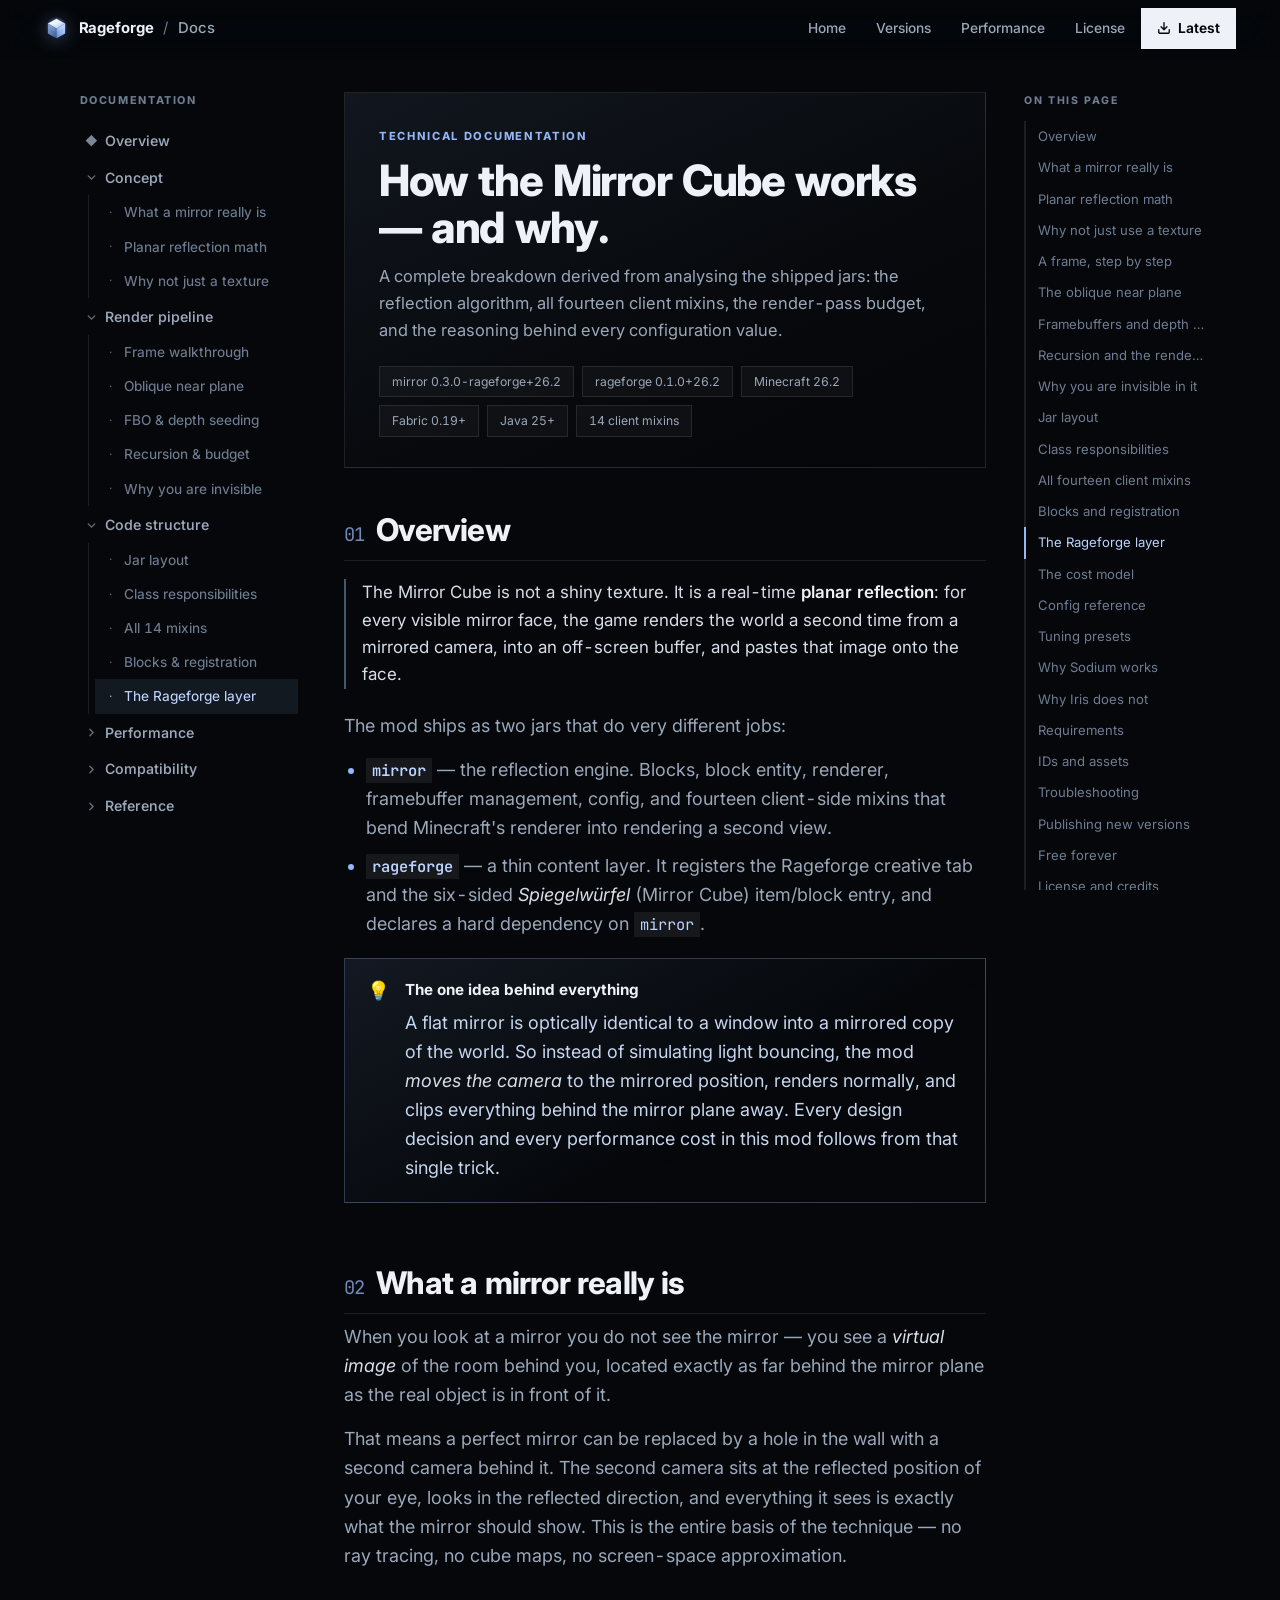
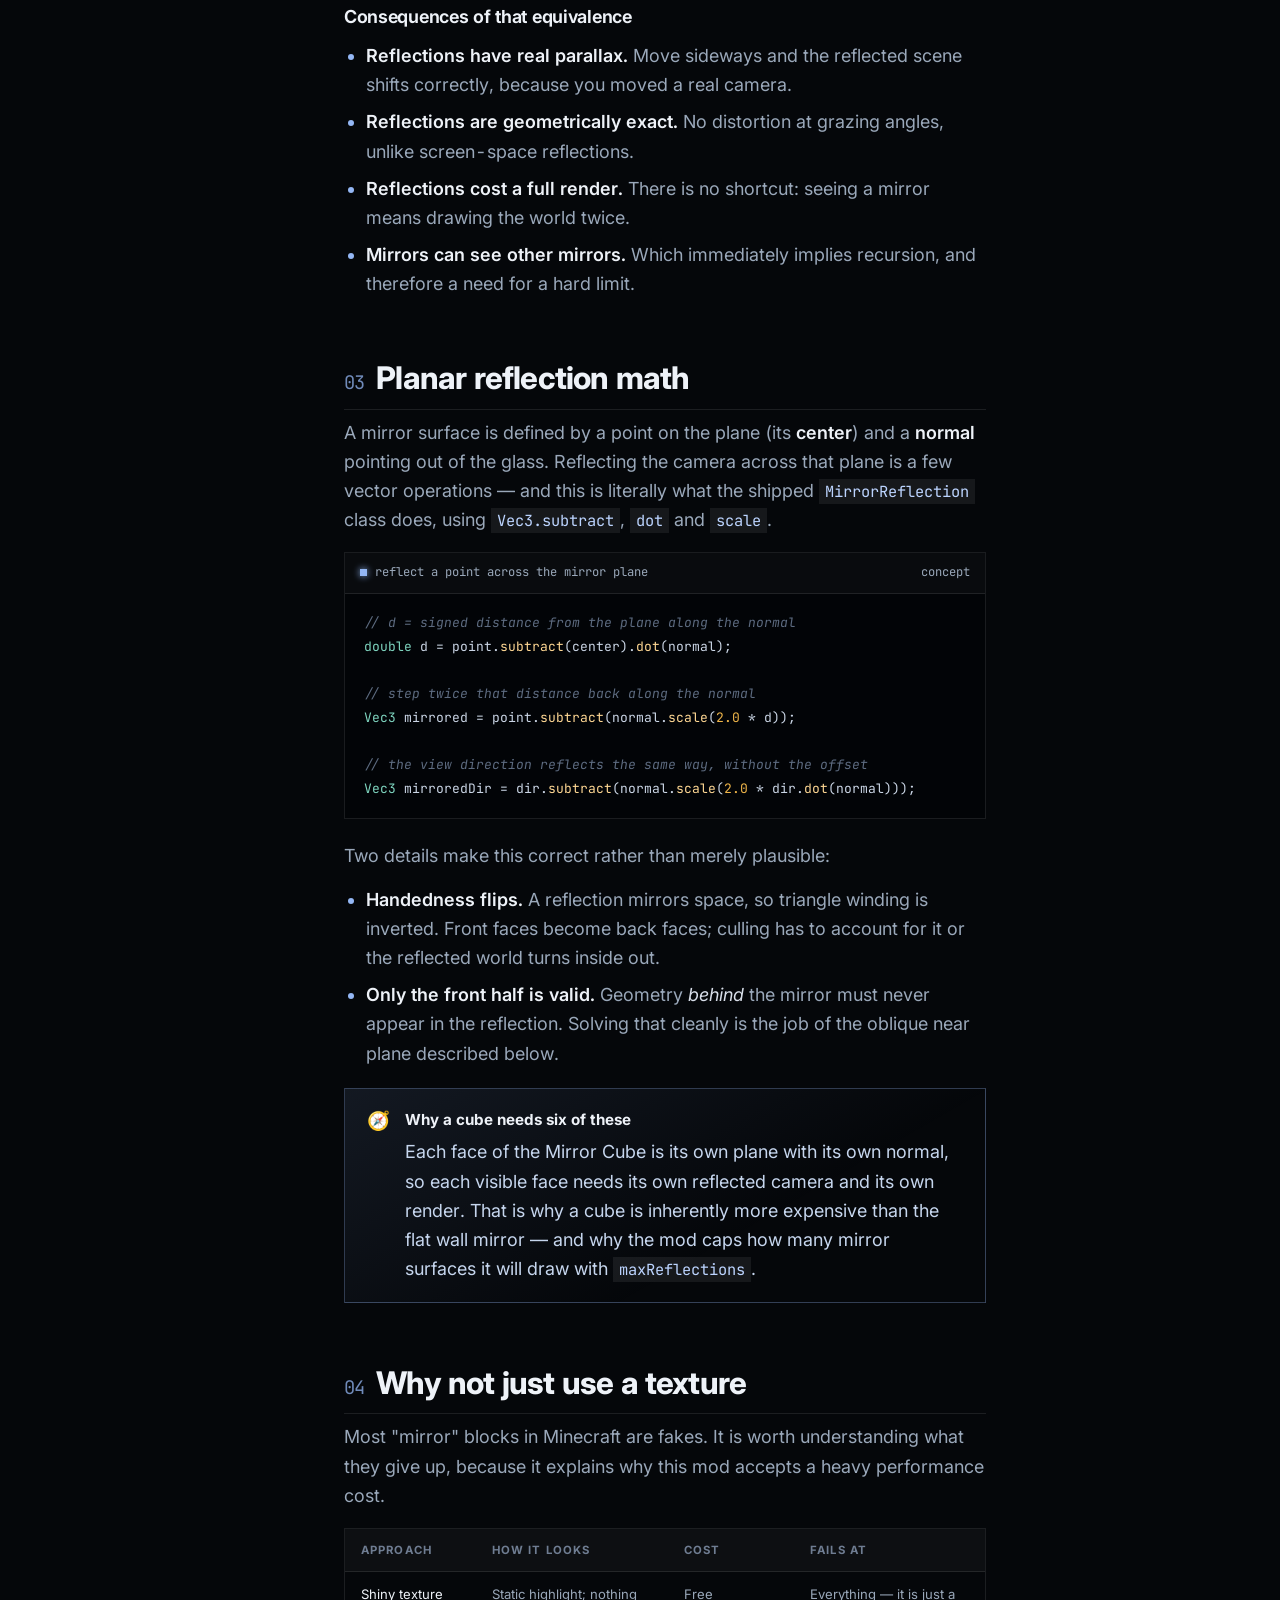
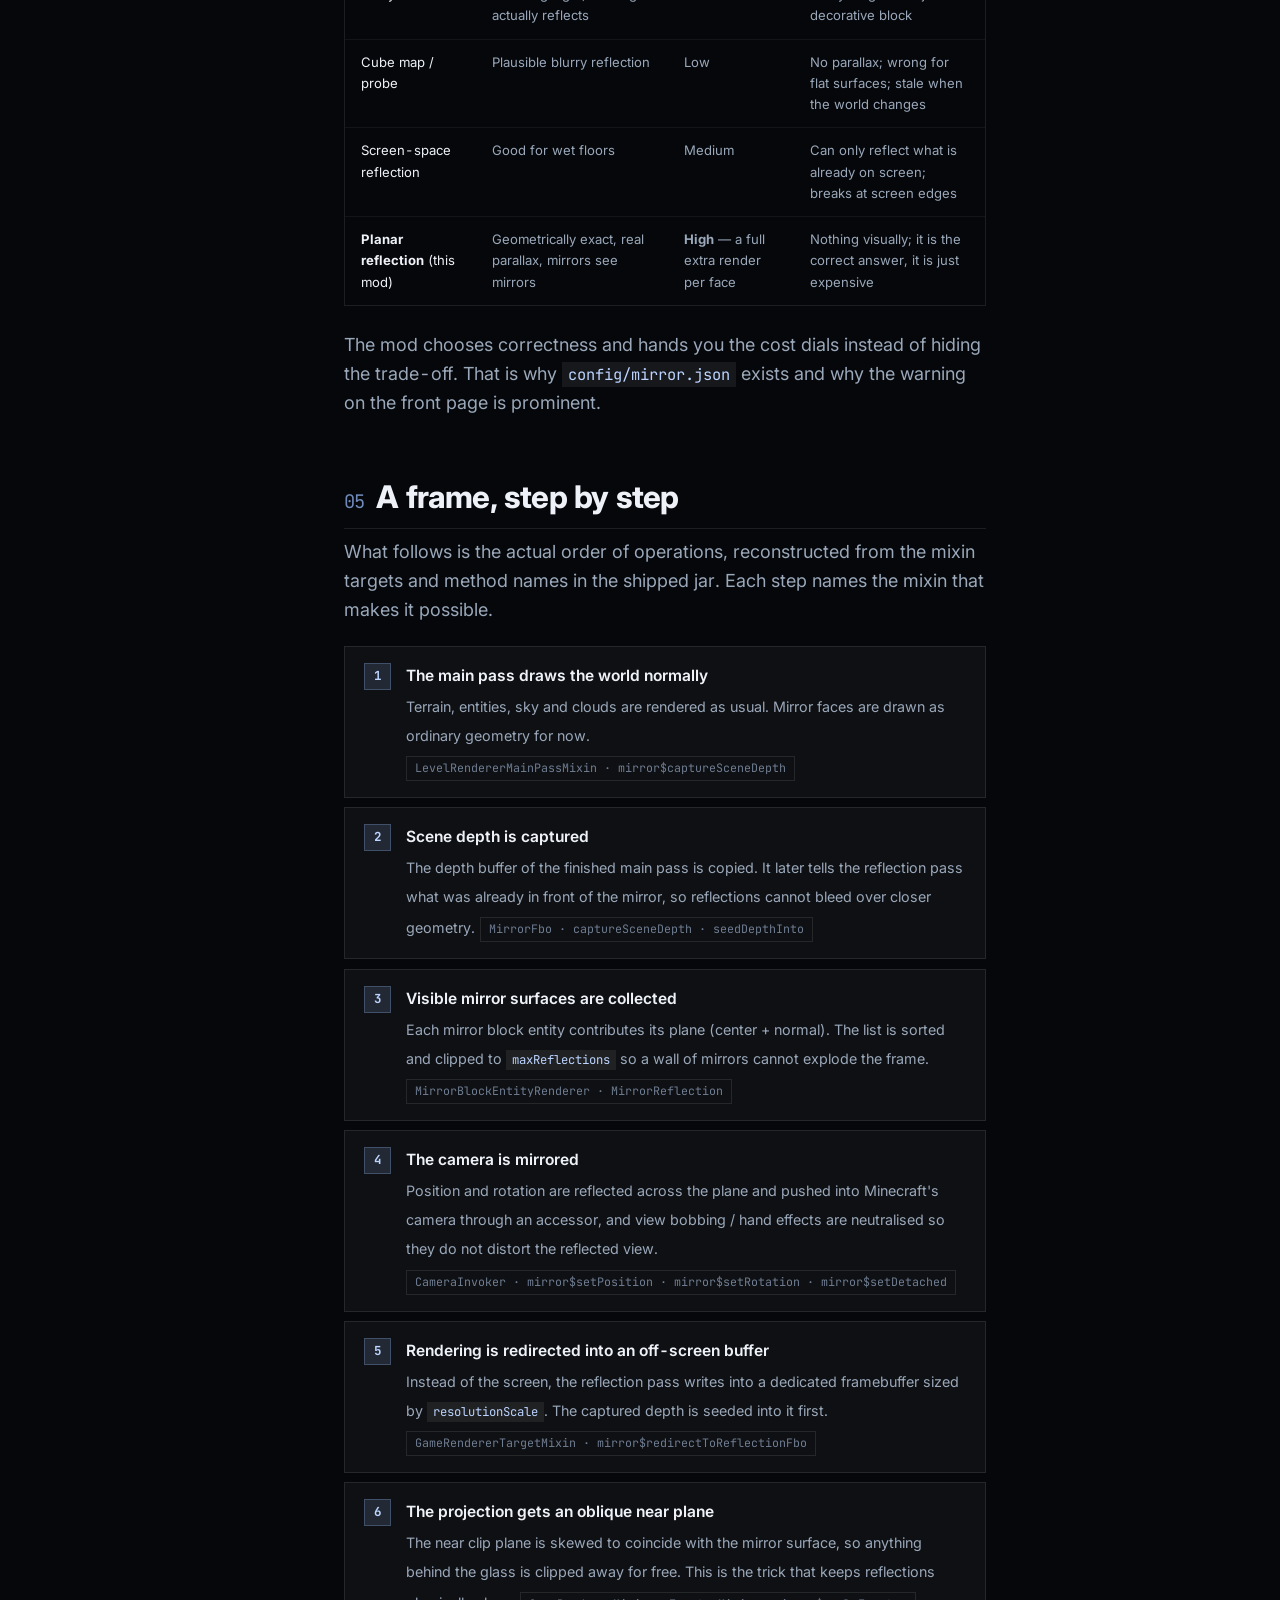
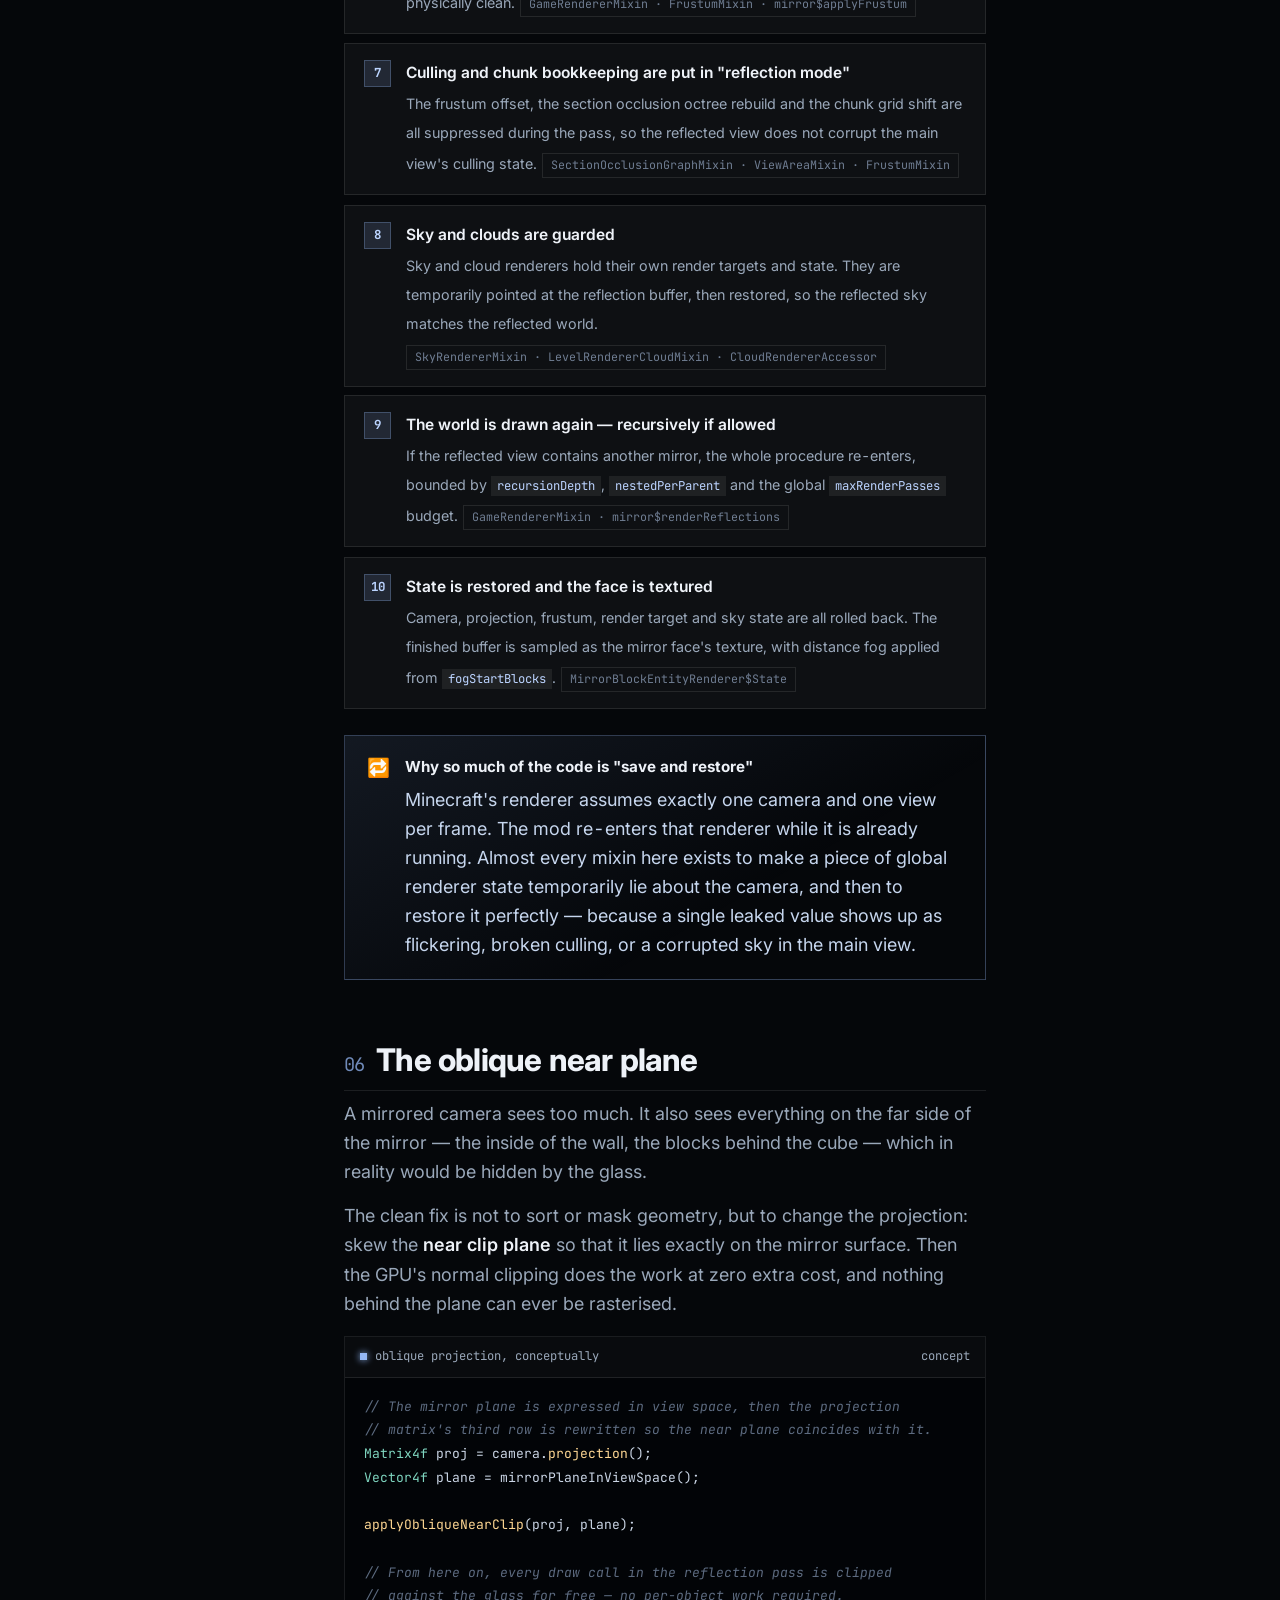
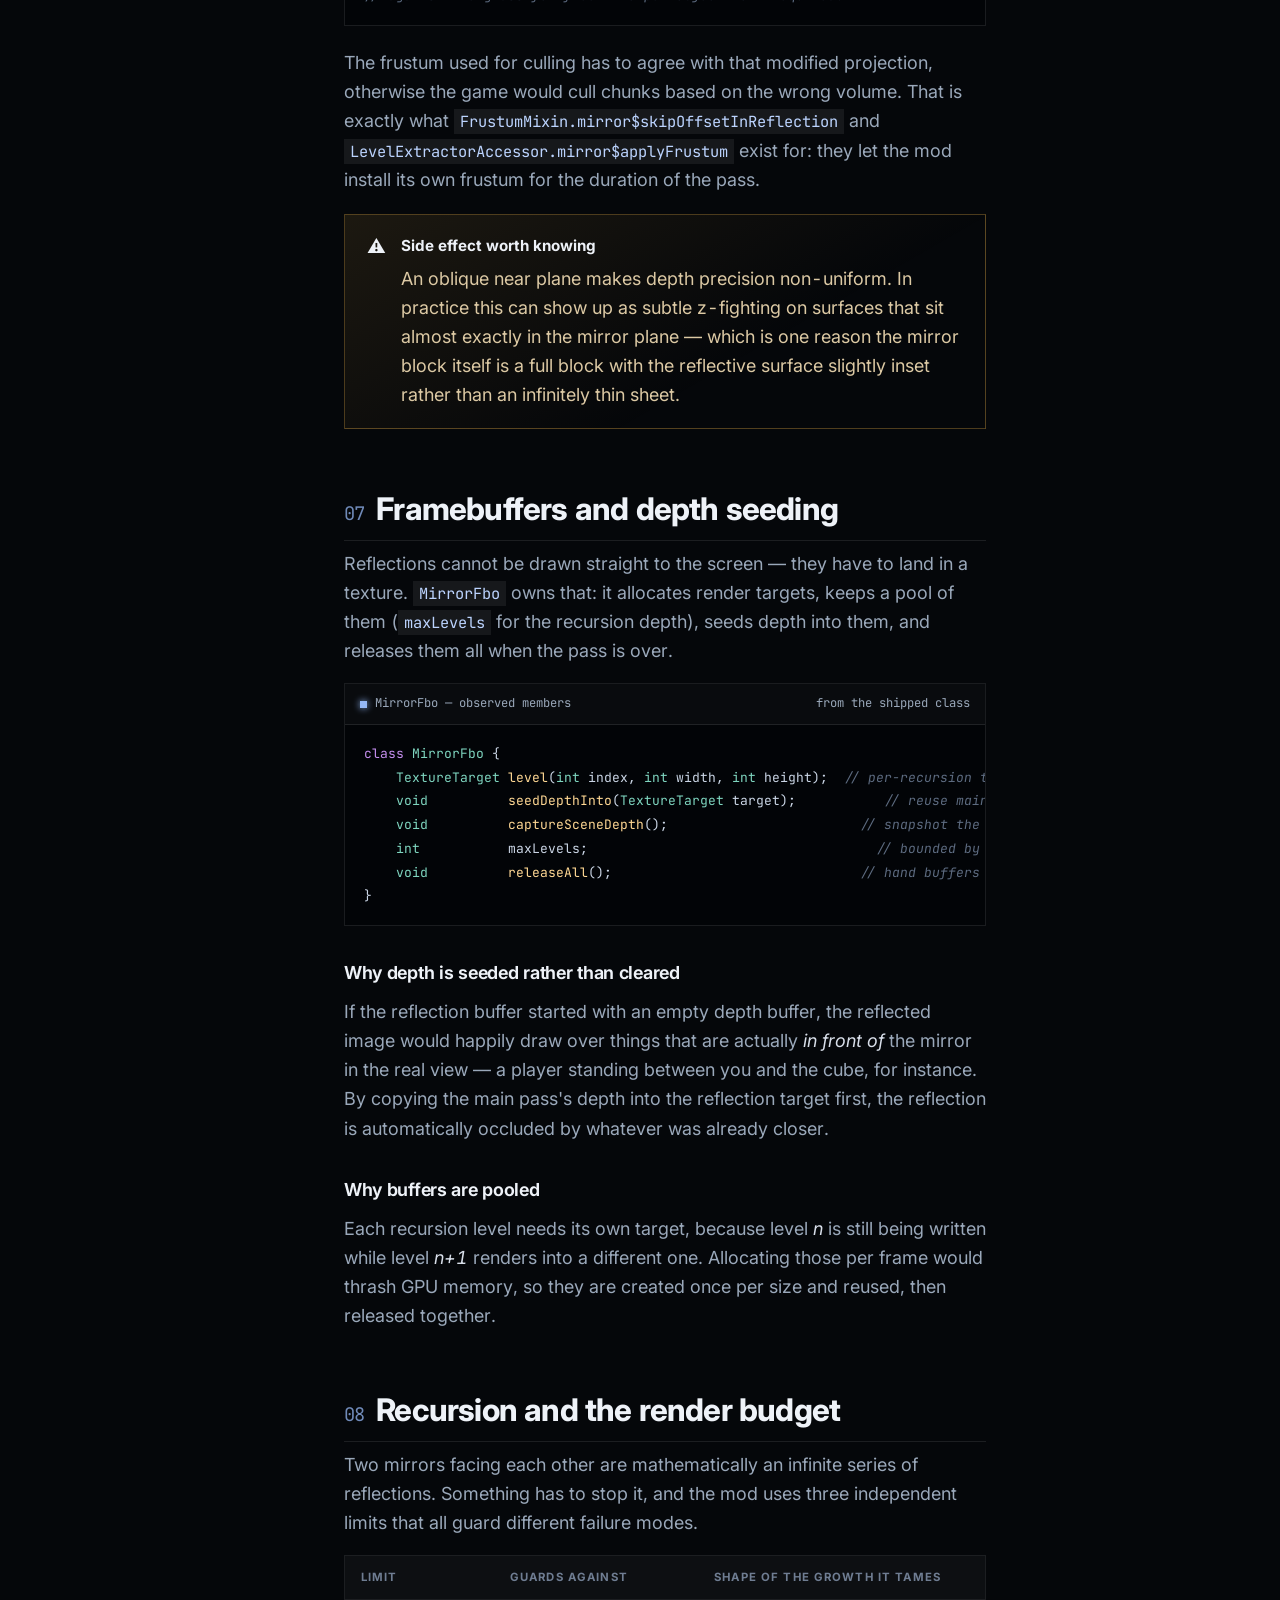
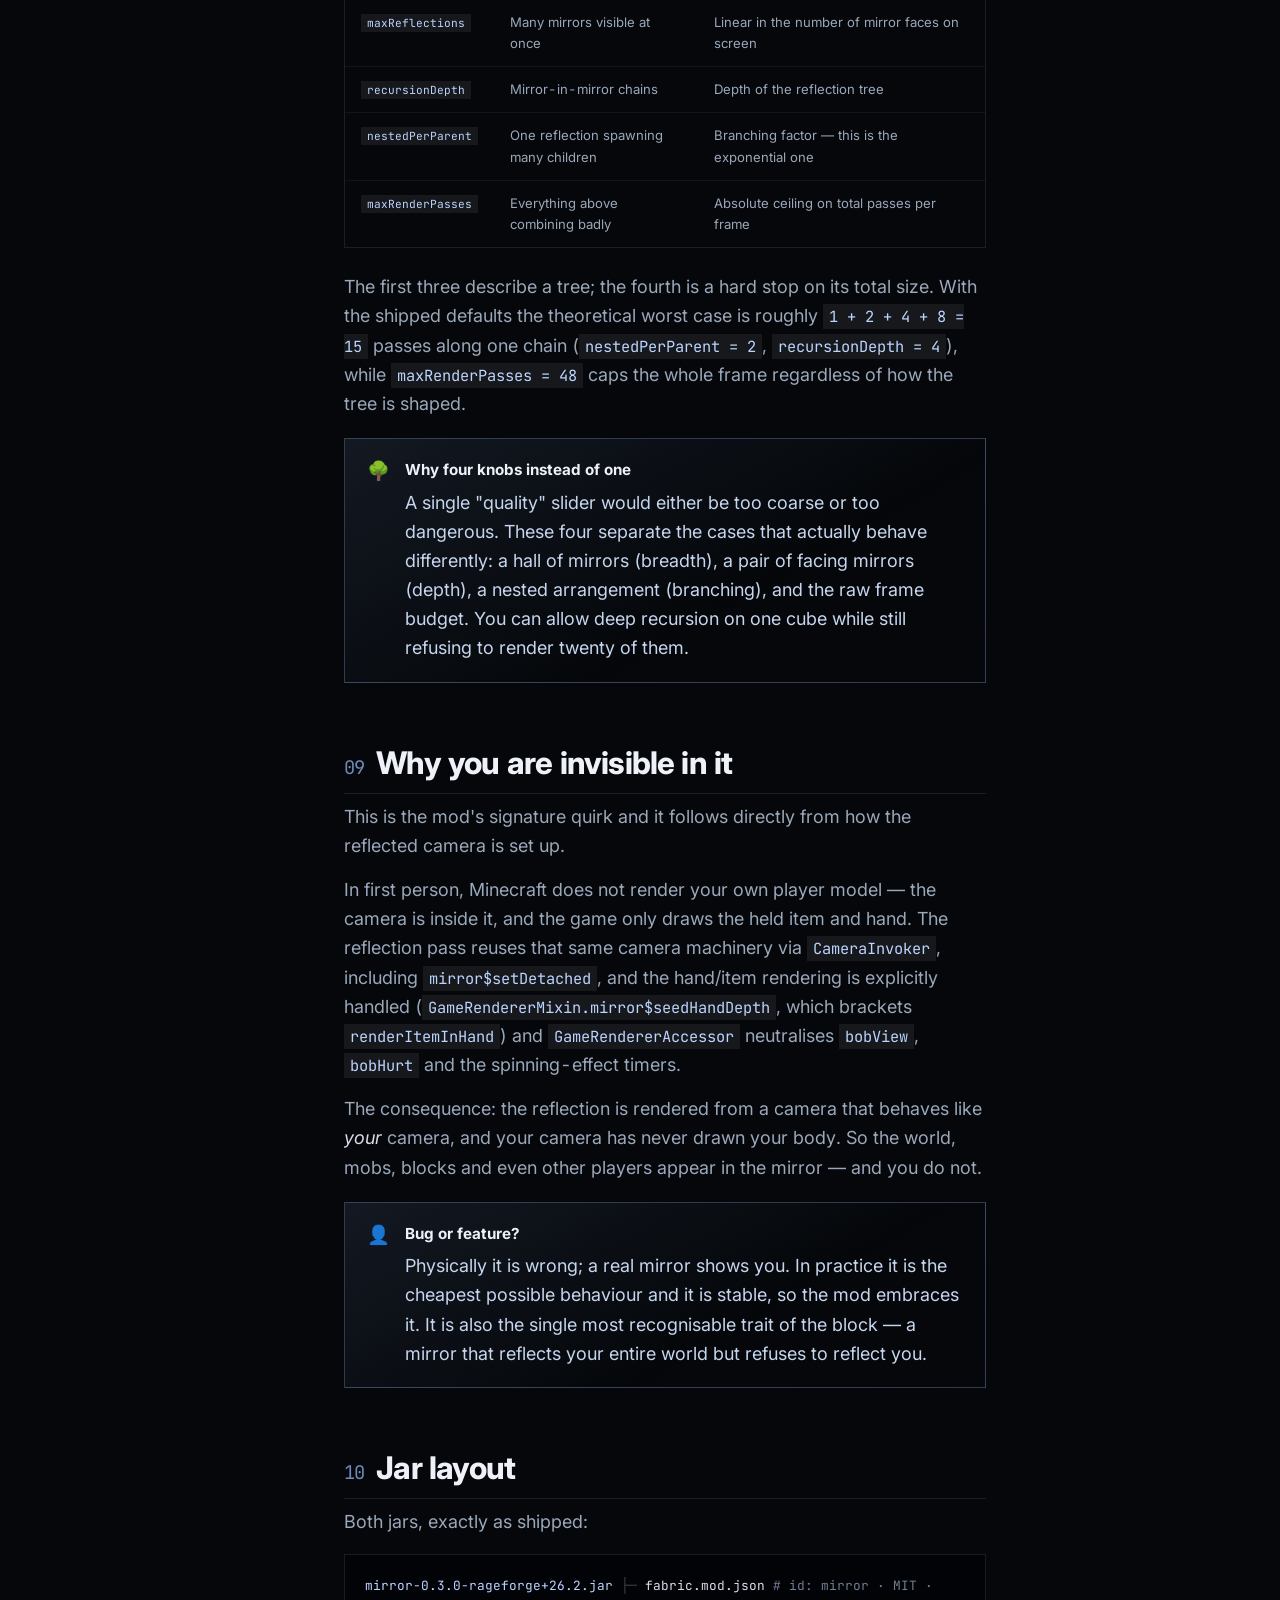
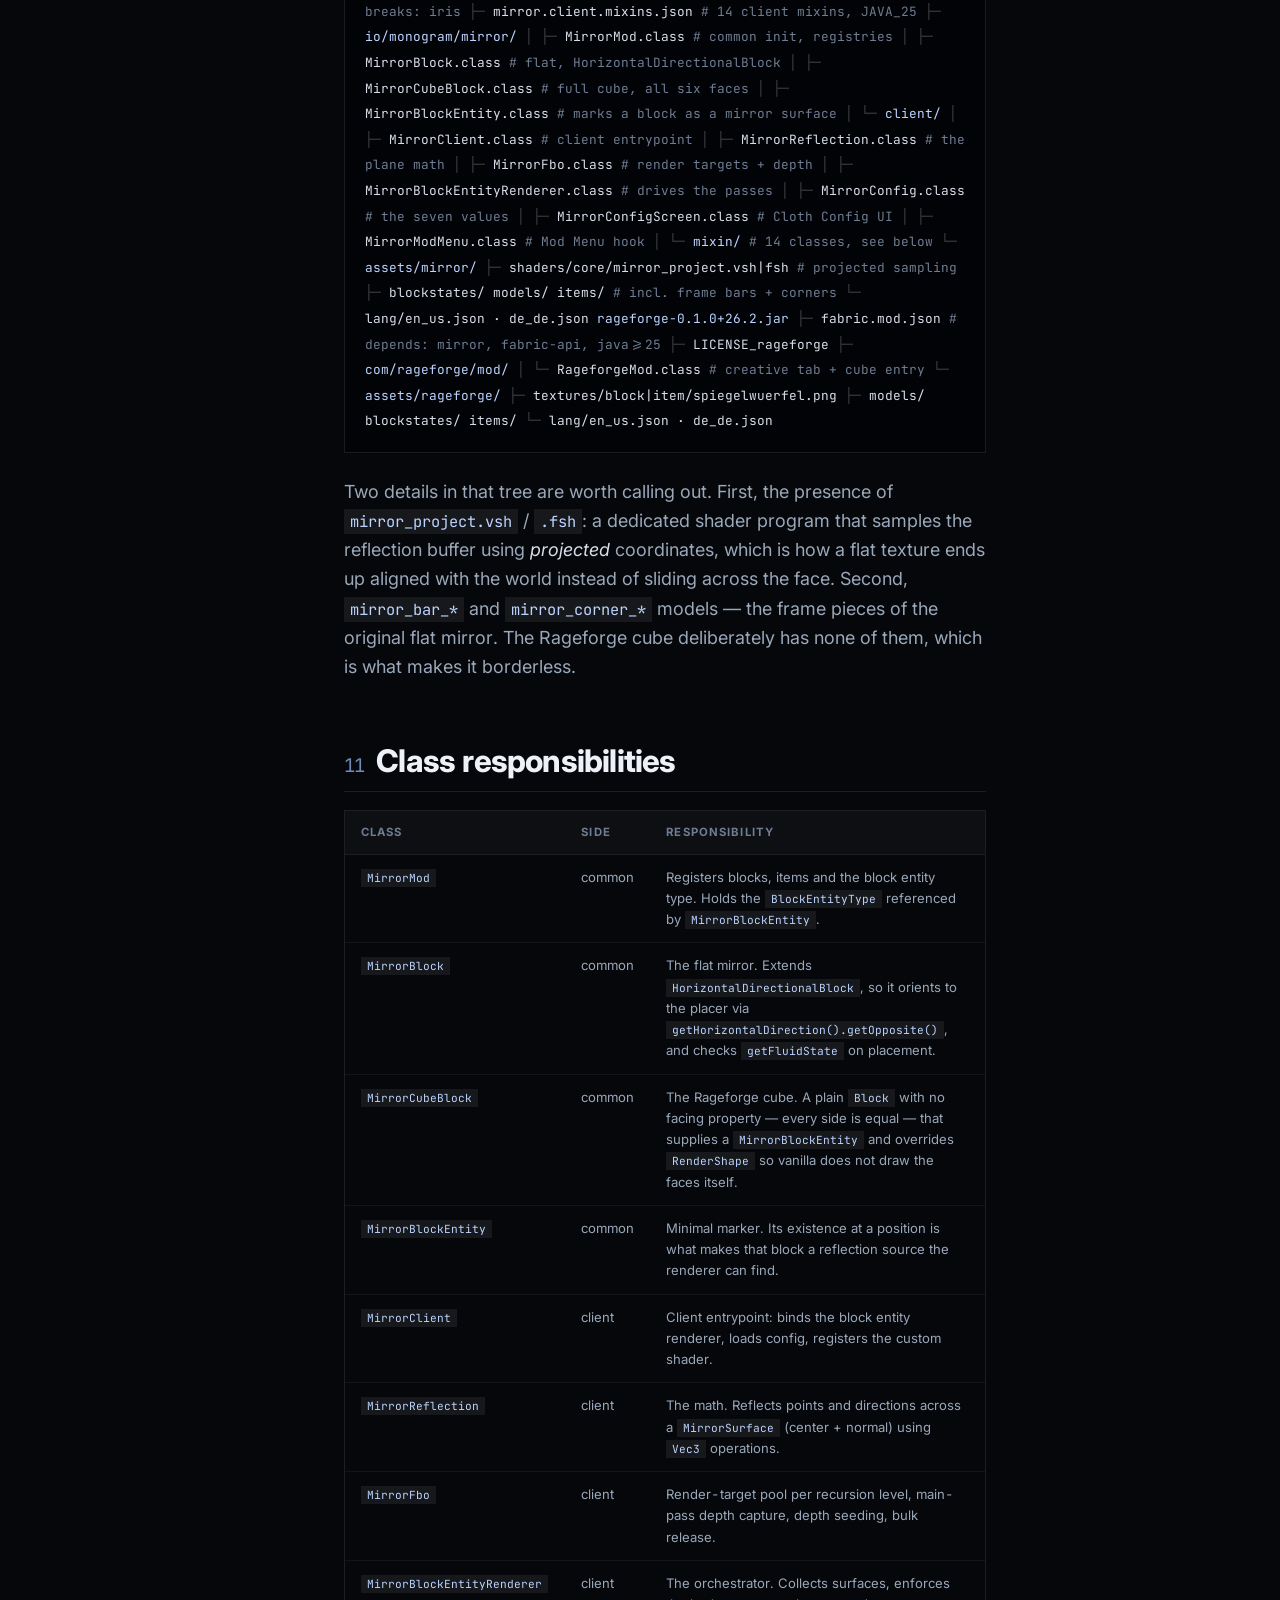
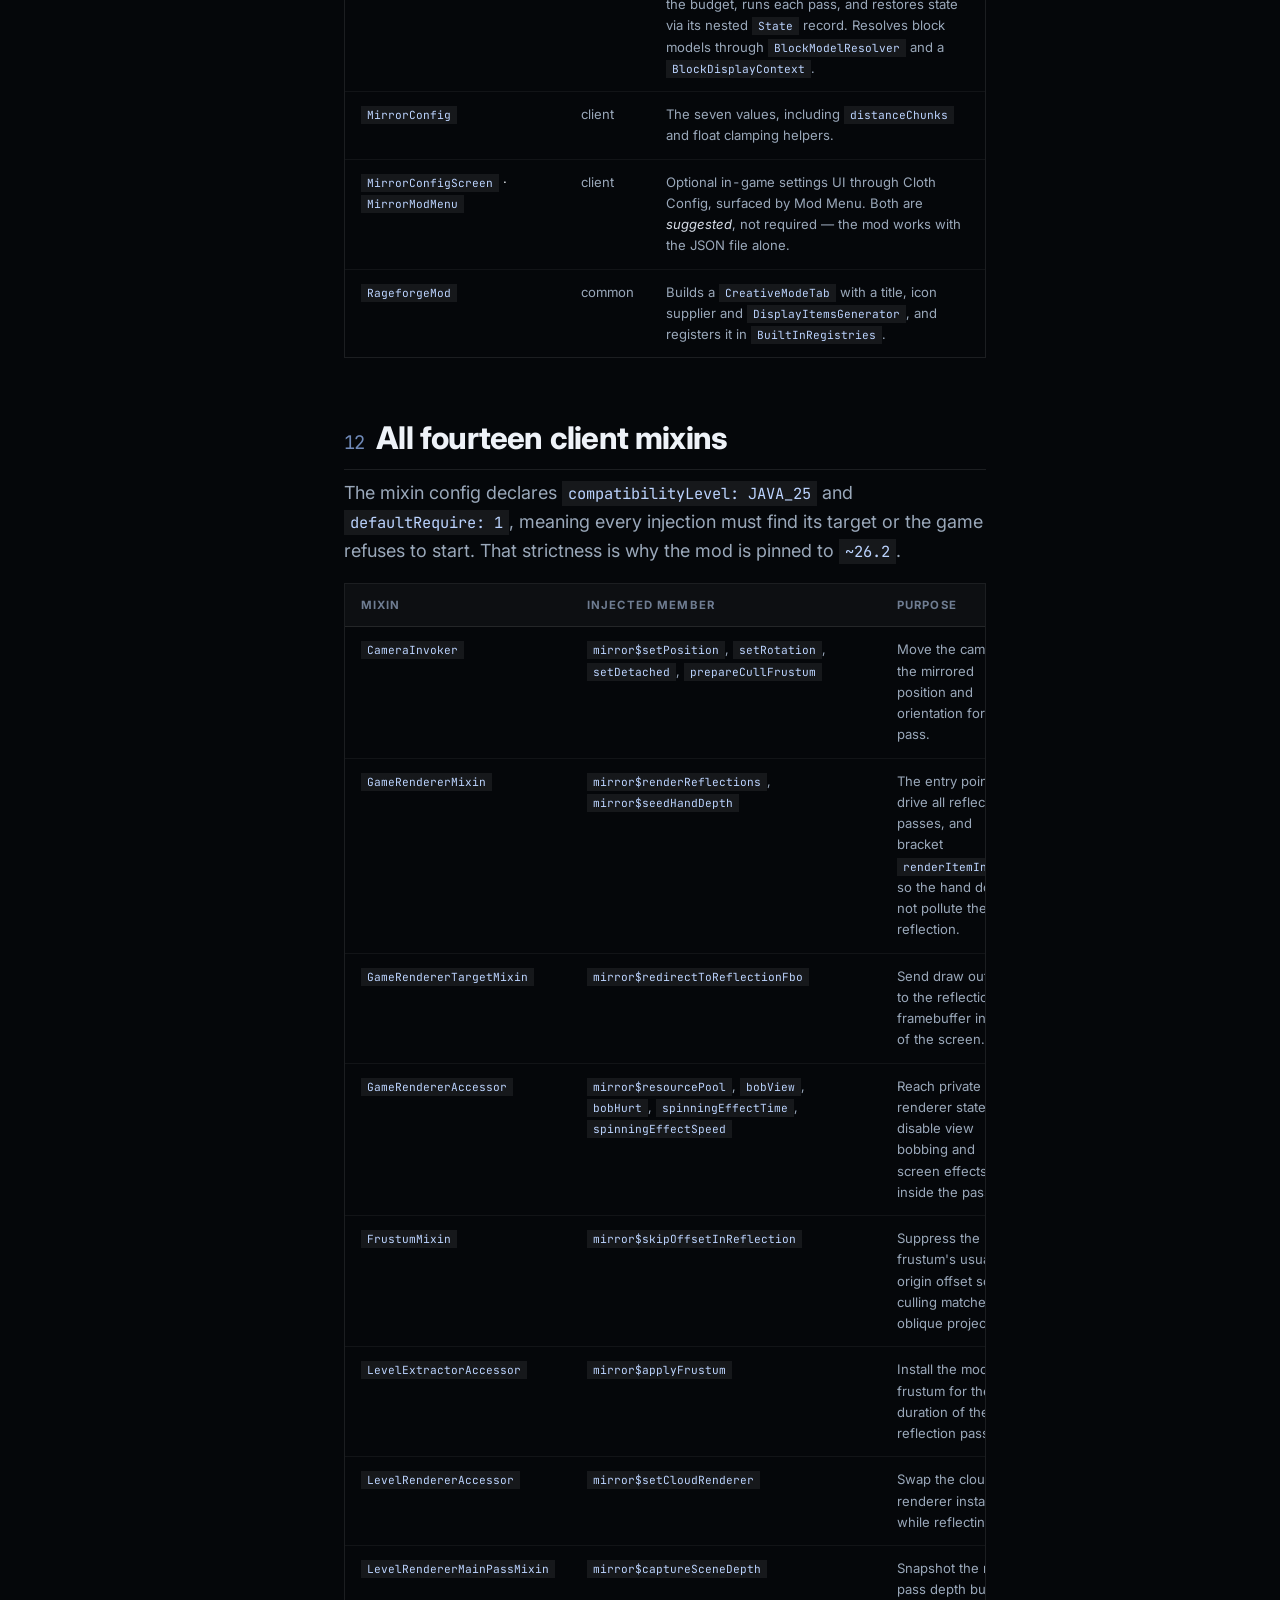
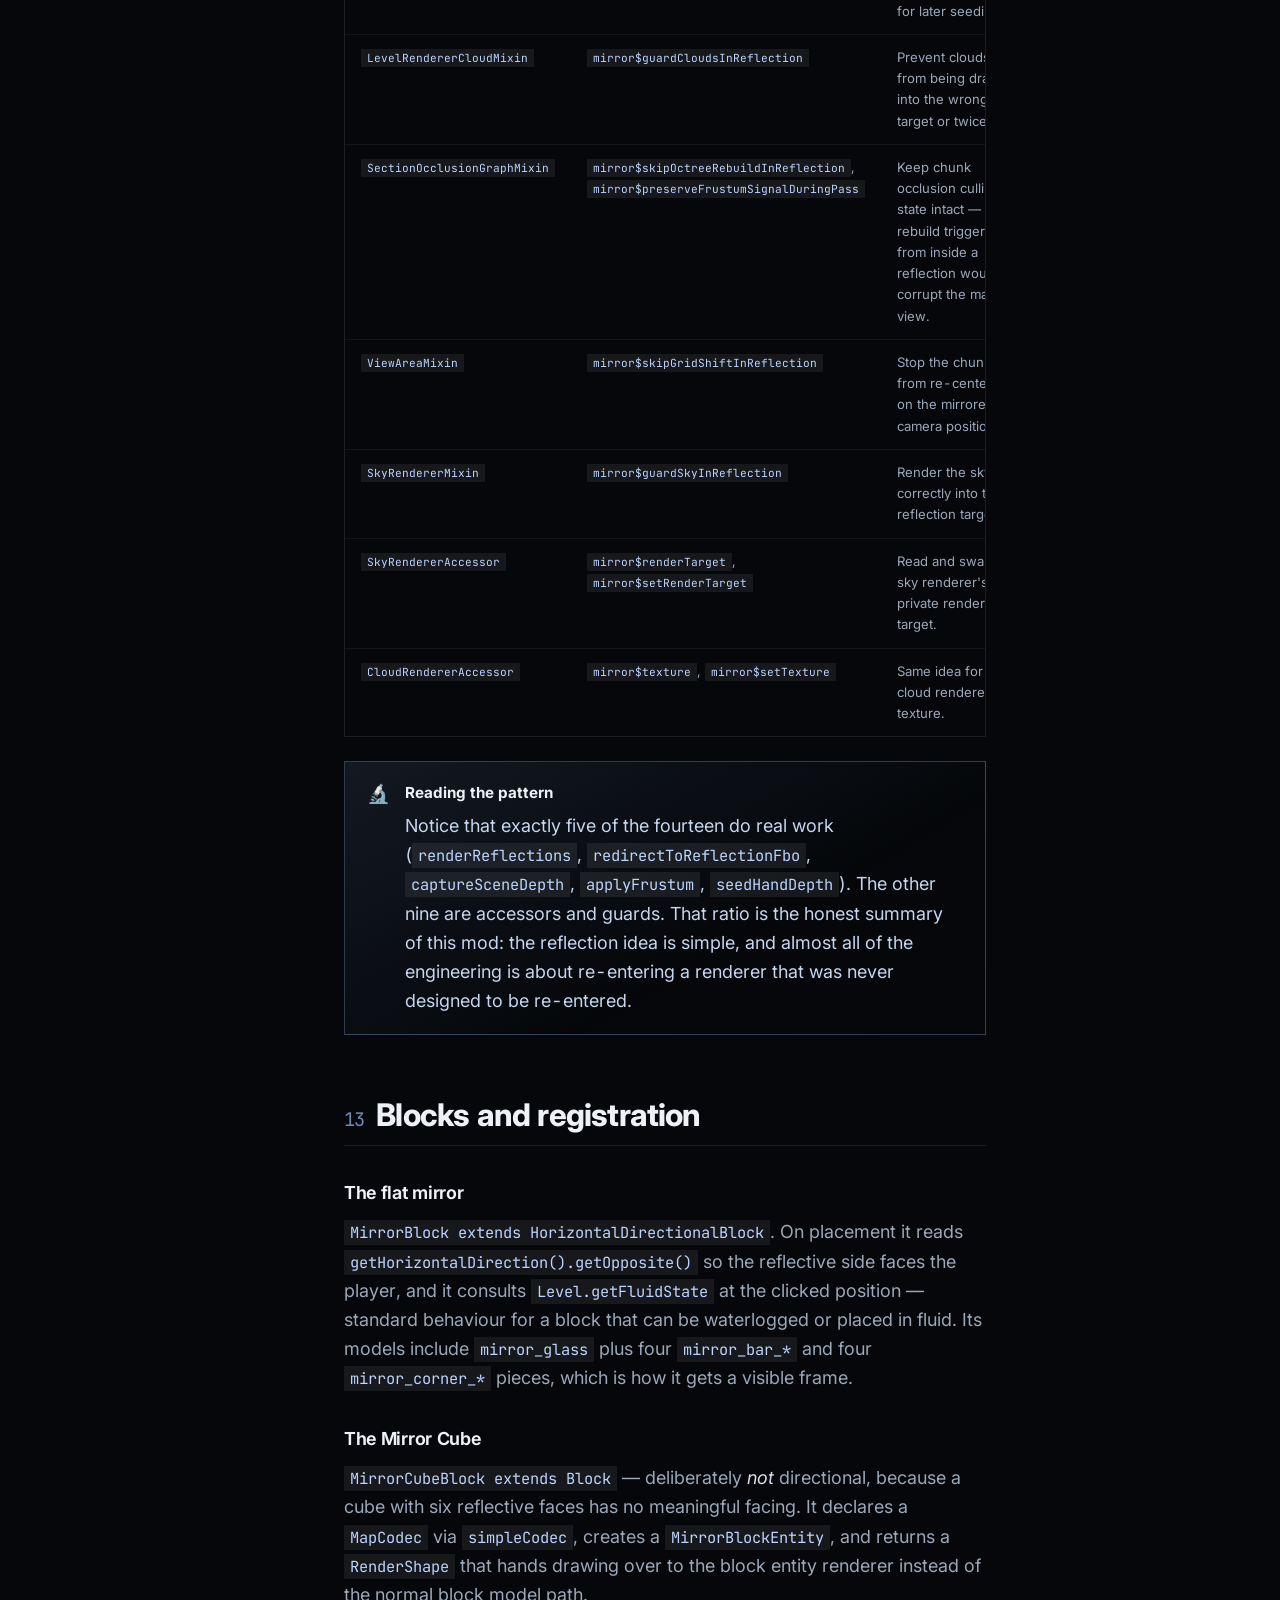
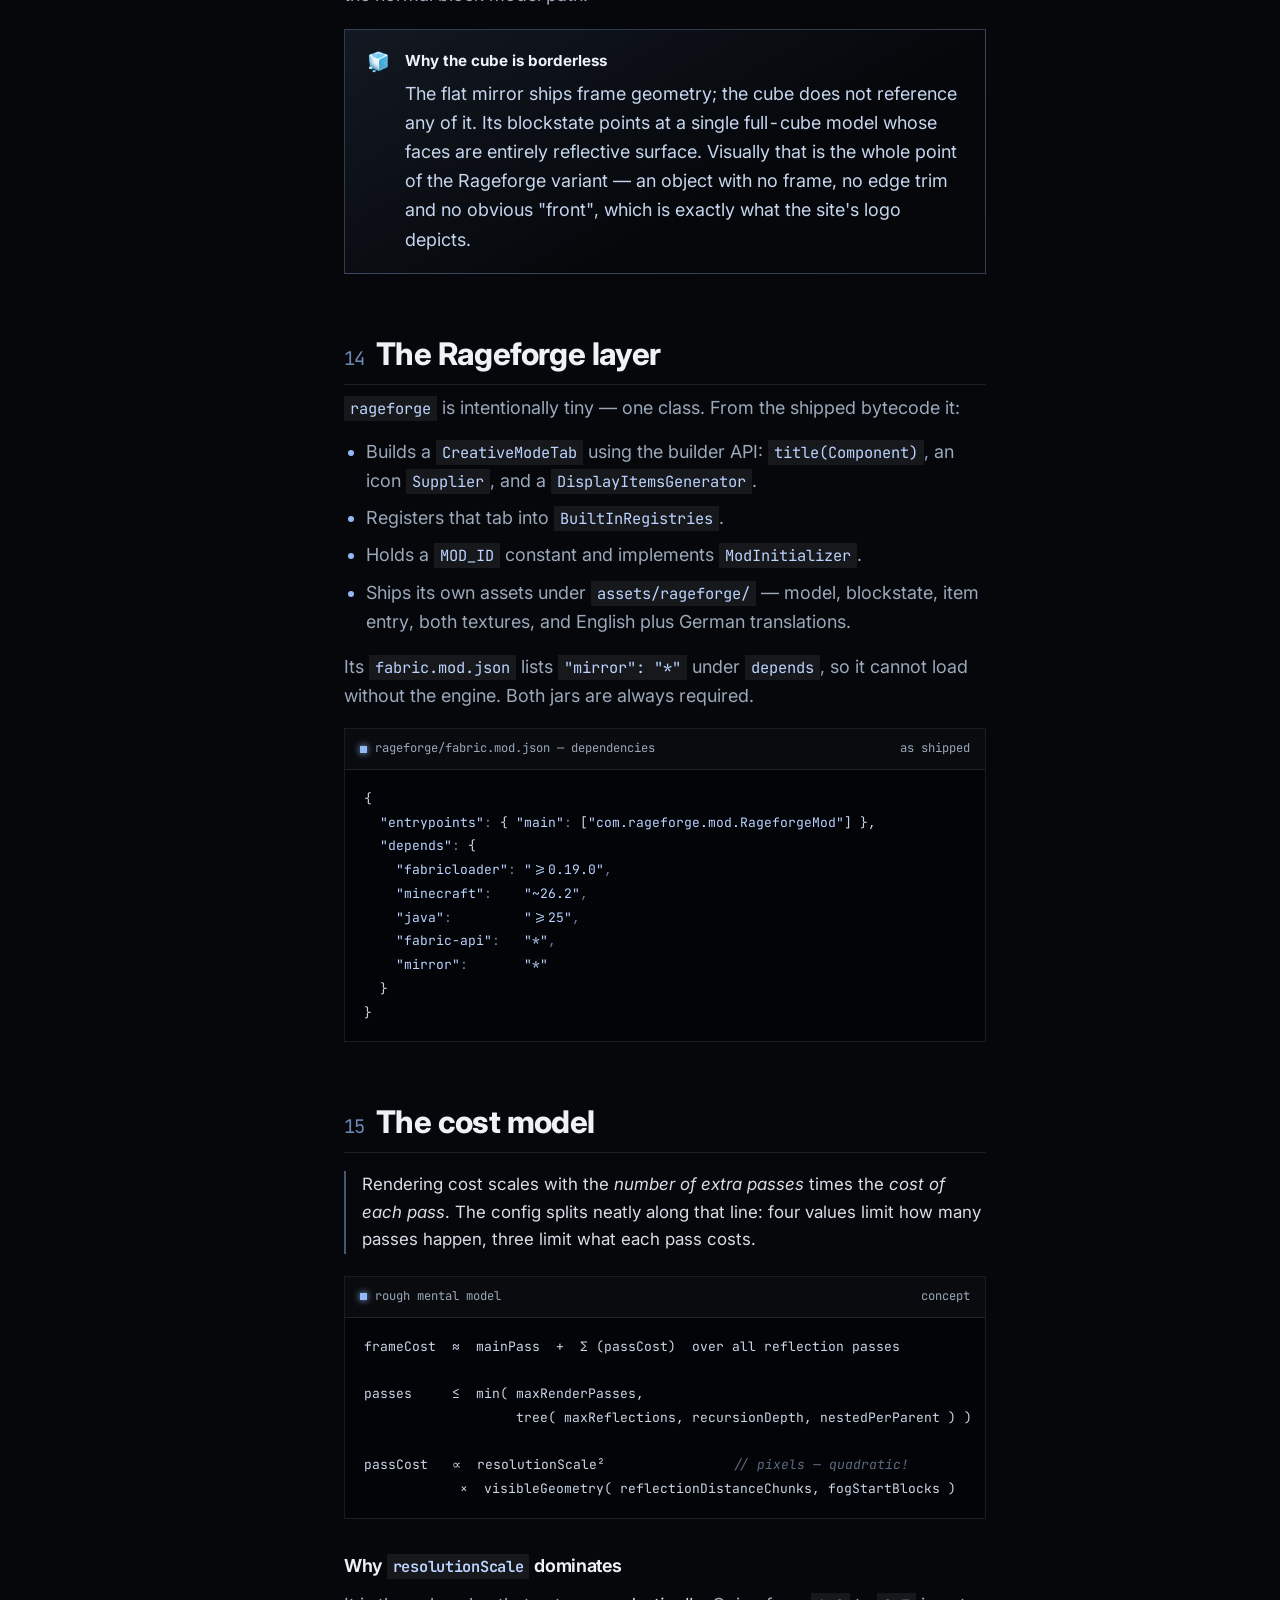
==== commit 13c51f54: "Rebuild layout on a fluid full-width grid, replace rounded surfaces with hairline edges, add reflect" ====
--- a/docs.html
+++ b/docs.html
@@ -16,20 +16,18 @@
 <style>
   body { background: var(--ink-950); }
 
-  /* ============ docs shell ============ */
   .docs-shell {
-    max-width: 1320px;
+    max-width: var(--maxw);
     margin: 0 auto;
-    padding: calc(var(--nav-h) + 34px) 24px 40px;
+    padding: calc(var(--nav-h) + 34px) var(--gutter) 40px;
     display: grid;
-    grid-template-columns: 268px minmax(0, 1fr) 214px;
-    gap: 40px;
+    grid-template-columns: clamp(230px, 17vw, 300px) minmax(0, 1fr) clamp(180px, 13vw, 240px);
+    gap: clamp(26px, 3vw, 60px);
     align-items: start;
   }
-  @media (max-width: 1180px) { .docs-shell { grid-template-columns: 250px minmax(0,1fr); } .toc-right { display: none; } }
+  @media (max-width: 1180px) { .docs-shell { grid-template-columns: clamp(220px,22vw,270px) minmax(0,1fr); } .toc-right { display: none; } }
   @media (max-width: 900px)  { .docs-shell { grid-template-columns: 1fr; gap: 24px; } }
 
-  /* ============ tree sidebar ============ */
   .tree-wrap {
     position: sticky;
     top: calc(var(--nav-h) + 22px);
@@ -38,7 +36,7 @@
     padding-right: 8px;
   }
   @media (max-width: 900px) {
-    .tree-wrap { position: static; max-height: none; border: 1px solid var(--line); border-radius: var(--radius); padding: 16px; background: var(--panel); }
+    .tree-wrap { position: static; max-height: none; border: var(--hair) solid var(--line); border-radius: 0; padding: 16px; background: var(--panel); }
   }
   .tree-title {
     font-size: 0.68rem; font-weight: 750; letter-spacing: 0.15em; text-transform: uppercase;
@@ -50,7 +48,7 @@
 
   .tree .node {
     display: flex; align-items: center; gap: 7px;
-    padding: 6px 9px; border-radius: 8px;
+    padding: 6px 9px; border-radius: 0;
     color: var(--muted); cursor: pointer;
     transition: color 0.2s, background 0.2s;
     user-select: none;
@@ -67,13 +65,12 @@
   .tree .node .glyph { flex-shrink: 0; opacity: 0.8; font-size: 0.85em; width: 13px; text-align: center; }
   .tree .node .txt { overflow: hidden; text-overflow: ellipsis; white-space: nowrap; }
 
-  /* nested list: animated collapse */
   .tree .kids {
     display: grid;
     grid-template-rows: 0fr;
     transition: grid-template-rows 0.32s var(--ease);
     margin-left: 12px;
-    border-left: 1px solid var(--line);
+    border-left: var(--hair) solid var(--line);
     padding-left: 6px;
   }
   .tree .kids > div { overflow: hidden; }
@@ -82,11 +79,10 @@
   .tree .kids .node:hover { color: var(--text); }
   .tree .kids .node.active { color: var(--sky-bright); }
 
-  /* ============ content ============ */
   .docs-main { min-width: 0; }
   .docs-hero {
-    border: 1px solid var(--line);
-    border-radius: var(--radius-lg);
+    border: var(--hair) solid var(--line);
+    border-radius: 0;
     background: linear-gradient(155deg, rgba(148,183,245,0.09), rgba(255,255,255,0.012) 60%, transparent);
     padding: 34px 34px 30px;
     margin-bottom: 44px;
@@ -105,7 +101,7 @@
   }
   .docs-hero .facts span {
     font-size: 0.76rem; color: var(--muted);
-    padding: 5px 12px; border: 1px solid var(--line); border-radius: 999px;
+    padding: 5px 12px; border: var(--hair) solid var(--line); border-radius: 0;
     background: rgba(255,255,255,0.03);
   }
 
@@ -118,7 +114,7 @@
     font-weight: 750; letter-spacing: -0.026em; line-height: 1.16;
     margin-bottom: 8px;
     padding-bottom: 12px;
-    border-bottom: 1px solid var(--line);
+    border-bottom: var(--hair) solid var(--line);
     display: flex; align-items: baseline; gap: 12px;
   }
   article h2 .num {
@@ -144,7 +140,7 @@
   article code {
     font-family: var(--mono); font-size: 0.855em;
     background: rgba(255,255,255,0.07); color: var(--sky-bright);
-    padding: 2px 6px; border-radius: 5px;
+    padding: 2px 6px; border-radius: 0;
   }
   article .lead {
     font-size: 1.06rem; color: var(--silver);
@@ -152,20 +148,19 @@
     margin: 18px 0 22px;
   }
 
-  /* code blocks */
   .cb {
-    border: 1px solid var(--line); border-radius: var(--radius);
+    border: var(--hair) solid var(--line); border-radius: 0;
     background: rgba(2,4,7,0.75); overflow: hidden; margin: 18px 0 22px;
   }
   .cb-head {
     display: flex; align-items: center; justify-content: space-between; gap: 12px;
-    padding: 10px 15px; border-bottom: 1px solid var(--line);
+    padding: 10px 15px; border-bottom: var(--hair) solid var(--line);
     background: rgba(255,255,255,0.026);
     font-family: var(--mono); font-size: 0.76rem; color: var(--muted);
   }
   .cb-head .dotf { display: flex; align-items: center; gap: 8px; }
   .cb-head .dotf::before {
-    content: ''; width: 7px; height: 7px; border-radius: 50%;
+    content: ''; width: 7px; height: 7px; border-radius: 0;
     background: var(--sky); box-shadow: 0 0 7px var(--sky);
   }
   .cb pre {
@@ -182,11 +177,10 @@
   .cb pre .k  { color: var(--sky-bright); }
   .cb pre .p  { color: var(--muted-dim); }
 
-  /* callouts */
   .callout {
     display: flex; gap: 15px; align-items: flex-start;
-    padding: 19px 22px; border-radius: var(--radius);
-    border: 1px solid var(--line); background: var(--panel);
+    padding: 19px 22px; border-radius: 0;
+    border: var(--hair) solid var(--line); background: var(--panel);
     margin: 20px 0 24px;
   }
   .callout .ci { flex-shrink: 0; font-size: 1.15rem; line-height: 1.4; }
@@ -201,15 +195,14 @@
   .callout.bad  p { color: #eec3b6; }
   .callout .ct { display: block; font-weight: 700; color: var(--text); margin-bottom: 5px; font-size: 0.95rem; }
 
-  /* tables */
-  .tw { overflow-x: auto; margin: 18px 0 24px; border: 1px solid var(--line); border-radius: var(--radius); }
-  table { width: 100%; border-collapse: collapse; font-size: 0.9rem; min-width: 480px; }
+  .tw { overflow-x: auto; margin: 18px 0 24px; border: var(--hair) solid var(--line); border-radius: 0; }
+  table { width: 100%; border-collapse: collapse; font-size: clamp(0.82rem, 0.7vw, 0.92rem); min-width: min(480px, 100%); }
   thead th {
     text-align: left; padding: 12px 16px;
     background: rgba(255,255,255,0.035);
     color: var(--muted-dim);
     font-size: 0.71rem; font-weight: 700; letter-spacing: 0.1em; text-transform: uppercase;
-    border-bottom: 1px solid var(--line);
+    border-bottom: var(--hair) solid var(--line);
     white-space: nowrap;
   }
   tbody td { padding: 12px 16px; border-bottom: 1px solid rgba(255,255,255,0.055); color: var(--muted); vertical-align: top; }
@@ -218,18 +211,17 @@
   tbody td:first-child { color: var(--text); }
   tbody td code { white-space: nowrap; }
 
-  /* pipeline diagram */
   .pipe { display: grid; gap: 9px; margin: 22px 0 26px; counter-reset: pp; }
   .pipe-step {
     display: flex; gap: 15px; align-items: flex-start;
-    padding: 16px 19px; border: 1px solid var(--line); border-radius: 13px;
+    padding: 16px 19px; border: var(--hair) solid var(--line); border-radius: 0;
     background: var(--panel);
     transition: border-color 0.3s, background 0.3s, transform 0.3s var(--ease);
   }
   .pipe-step:hover { border-color: rgba(148,183,245,0.4); background: var(--panel-strong); transform: translateX(4px); }
   .pipe-step .pn {
     counter-increment: pp; flex-shrink: 0;
-    width: 27px; height: 27px; display: grid; place-items: center; border-radius: 8px;
+    width: 27px; height: 27px; display: grid; place-items: center; border-radius: 0;
     background: rgba(148,183,245,0.14); border: 1px solid rgba(148,183,245,0.28);
     color: var(--sky-bright); font-family: var(--mono); font-weight: 700; font-size: 0.78rem;
   }
@@ -241,13 +233,12 @@
     display: inline-block; margin-top: 7px;
     font-family: var(--mono); font-size: 0.73rem;
     color: var(--muted-dim); padding: 2px 8px;
-    border: 1px solid var(--line); border-radius: 6px;
-  }
-
-  /* file tree render */
+    border: var(--hair) solid var(--line); border-radius: 0;
+  }
+
   .ftree {
     font-family: var(--mono); font-size: 0.8rem; line-height: 2;
-    border: 1px solid var(--line); border-radius: var(--radius);
+    border: var(--hair) solid var(--line); border-radius: 0;
     background: rgba(2,4,7,0.72); padding: 18px 20px;
     overflow-x: auto; margin: 18px 0 24px;
     color: var(--muted);
@@ -257,7 +248,6 @@
   .ftree .cm { color: var(--muted-dim); }
   .ftree .br { color: rgba(255,255,255,0.2); }
 
-  /* right-hand TOC */
   .toc-right {
     position: sticky;
     top: calc(var(--nav-h) + 22px);
@@ -280,7 +270,7 @@
 
   .docs-foot-nav {
     display: flex; justify-content: space-between; gap: 14px; flex-wrap: wrap;
-    margin-top: 20px; padding-top: 26px; border-top: 1px solid var(--line);
+    margin-top: 20px; padding-top: 26px; border-top: var(--hair) solid var(--line);
   }
 </style>
 </head>
@@ -299,6 +289,7 @@
       <a href="index.html">Home</a>
       <a href="index.html#downloads">Versions</a>
       <a href="index.html#performance">Performance</a>
+      <a href="index.html#license">License</a>
       <a class="nav-cta" href="https://github.com/TheRealDevCH/Rageforge-Spiegelwuerfel/releases/latest">
         <svg viewBox="0 0 24 24" fill="none" stroke="currentColor" stroke-width="2.3" stroke-linecap="round" stroke-linejoin="round"><path d="M21 15v4a2 2 0 01-2 2H5a2 2 0 01-2-2v-4M7 10l5 5 5-5M12 15V3"/></svg>
         Latest
@@ -309,7 +300,6 @@
 
 <div class="docs-shell">
 
-  <!-- ================= TREE SIDEBAR ================= -->
   <aside class="tree-wrap">
     <div class="tree-title">Documentation</div>
     <nav class="tree" id="tree">
@@ -373,6 +363,7 @@
             <li><div class="node" data-target="ids"><span class="glyph">·</span><span class="txt">IDs &amp; assets</span></div></li>
             <li><div class="node" data-target="troubleshooting"><span class="glyph">·</span><span class="txt">Troubleshooting</span></div></li>
             <li><div class="node" data-target="releasing"><span class="glyph">·</span><span class="txt">Publishing versions</span></div></li>
+            <li><div class="node" data-target="free-forever"><span class="glyph">·</span><span class="txt">Free forever</span></div></li>
             <li><div class="node" data-target="license"><span class="glyph">·</span><span class="txt">License &amp; credits</span></div></li>
           </ul></div></div>
         </li>
@@ -380,7 +371,6 @@
     </nav>
   </aside>
 
-  <!-- ================= CONTENT ================= -->
   <main class="docs-main">
     <div class="docs-hero reveal">
       <div class="kicker">Technical documentation</div>
@@ -402,7 +392,6 @@
 
     <article>
 
-      <!-- ============ OVERVIEW ============ -->
       <section id="overview">
         <h2><span class="num">01</span> Overview</h2>
         <p class="lead">
@@ -431,7 +420,6 @@
         </div>
       </section>
 
-      <!-- ============ CONCEPT ============ -->
       <section id="what-is-a-mirror">
         <h2><span class="num">02</span> What a mirror really is</h2>
         <p>
@@ -539,7 +527,6 @@
         </p>
       </section>
 
-      <!-- ============ PIPELINE ============ -->
       <section id="pipeline">
         <h2><span class="num">05</span> A frame, step by step</h2>
         <p>
@@ -807,7 +794,6 @@
         </div>
       </section>
 
-      <!-- ============ CODE ============ -->
       <section id="jar-layout">
         <h2><span class="num">10</span> Jar layout</h2>
         <p>Both jars, exactly as shipped:</p>
@@ -988,7 +974,6 @@
         </div>
       </section>
 
-      <!-- ============ PERFORMANCE ============ -->
       <section id="performance-model">
         <h2><span class="num">15</span> The cost model</h2>
         <p class="lead">
@@ -1154,7 +1139,6 @@
         </div>
       </section>
 
-      <!-- ============ COMPAT ============ -->
       <section id="sodium">
         <h2><span class="num">18</span> Why Sodium works</h2>
         <p>
@@ -1225,7 +1209,6 @@
         </div>
       </section>
 
-      <!-- ============ REFERENCE ============ -->
       <section id="ids">
         <h2><span class="num">21</span> IDs and assets</h2>
         <div class="tw">
@@ -1337,8 +1320,52 @@
         </div>
       </section>
 
+      <section id="free-forever">
+        <h2><span class="num">24</span> Free forever</h2>
+        <p class="lead">
+          This mod is free software and it must stay that way. It was built for the community, on top of an
+          MIT-licensed engine, and there is no version of it that costs money.
+        </p>
+        <p>
+          The reflection engine is MIT licensed, which permits commercial use in the legal sense. That is not
+          the point. The intent of this project is explicit: <strong>the Mirror Cube is not to be sold.</strong>
+          If you find it behind a payment, a paywall, a premium tier or a paid modpack, that distribution is
+          not sanctioned by the project.
+        </p>
+
+        <h3>Encouraged</h3>
+        <ul>
+          <li><strong>Download and play it</strong> — for anyone, on any server, indefinitely.</li>
+          <li><strong>Put it in a modpack</strong> — as long as the pack itself is free to obtain.</li>
+          <li><strong>Read and modify the code</strong> — the engine is MIT; learning from it is the point.</li>
+          <li><strong>Stream and record it</strong> — monetised videos included, no permission needed.</li>
+          <li><strong>Redistribute it</strong> — with license files intact and credit to the upstream project.</li>
+        </ul>
+
+        <h3>Not permitted</h3>
+        <ul>
+          <li><strong>Selling the mod</strong> — no paid downloads, no premium builds, no paid early access.</li>
+          <li><strong>Paywalling access</strong> — no subscription, Patreon or donation gate required to obtain it.</li>
+          <li><strong>Paid modpacks</strong> — do not bundle it into a pack that charges for access.</li>
+          <li><strong>Pay-per-download reuploads</strong> — no ad-gates, link shorteners or reward-per-download sites.</li>
+          <li><strong>Stripping credits</strong> — do not remove the MIT license or present the engine as your own work.</li>
+        </ul>
+
+        <div class="callout bad">
+          <span class="ci">✕</span>
+          <div>
+            <span class="ct">In one sentence</span>
+            <p>
+              Charging anyone money for access to this mod — directly or indirectly — goes against the intent
+              of the project. Share it freely, credit the people who wrote it, and link to the release hub
+              instead of mirroring the jars behind your own gate.
+            </p>
+          </div>
+        </div>
+      </section>
+
       <section id="license">
-        <h2><span class="num">24</span> License and credits</h2>
+        <h2><span class="num">25</span> License and credits</h2>
         <ul>
           <li>
             <strong>Reflection engine</strong> — <a class="link" href="https://github.com/Isaac-Harper/mirror" target="_blank" rel="noopener">Mirror</a>
@@ -1365,7 +1392,6 @@
     </article>
   </main>
 
-  <!-- ================= RIGHT TOC ================= -->
   <aside class="toc-right" id="toc"></aside>
 
 </div>
@@ -1377,19 +1403,24 @@
       <span>Rageforge Mirror Cube · Documentation</span>
     </div>
     <div class="foot-links">
+      <a href="index.html#license">License</a><span class="dot">·</span>
       <a href="index.html">Home</a><span class="dot">·</span>
       <a href="https://github.com/TheRealDevCH/Rageforge-Spiegelwuerfel">Release hub</a><span class="dot">·</span>
       <a href="https://github.com/Isaac-Harper/mirror" target="_blank" rel="noopener">Upstream Mirror (MIT)</a>
     </div>
   </div>
+  <div class="foot-free">
+    <strong>This mod is free software and must stay free.</strong>
+    Selling it, paywalling it, or bundling it into a paid modpack is not permitted.
+    Redistribute it freely, keep the license files intact, and link back to the release hub.
+  </div>
 </footer>
 
 <script src="assets/site.js"></script>
 <script>
-  /* ---------------- tree behaviour ---------------- */
+  
   const tree = document.getElementById('tree');
 
-  /* expand / collapse groups */
   tree.querySelectorAll('.node.has-kids').forEach((node) => {
     node.addEventListener('click', () => {
       const kids = document.getElementById(node.dataset.group);
@@ -1398,7 +1429,6 @@
     });
   });
 
-  /* jump to section */
   const leafNodes = Array.from(tree.querySelectorAll('.node[data-target]'));
   leafNodes.forEach((node) => {
     node.addEventListener('click', () => {
@@ -1407,7 +1437,6 @@
     });
   });
 
-  /* ---------------- right-hand TOC ---------------- */
   const sections = Array.from(document.querySelectorAll('article section'));
   const toc = document.getElementById('toc');
   toc.innerHTML = '<div class="tt">On this page</div>' + sections.map((s) => {
@@ -1417,7 +1446,6 @@
     return '<a href="#' + s.id + '" data-id="' + s.id + '">' + label + '</a>';
   }).join('');
 
-  /* ---------------- active section sync ---------------- */
   const tocLinks = Array.from(toc.querySelectorAll('a'));
 
   function setActive(id) {
@@ -1425,7 +1453,7 @@
     leafNodes.forEach((n) => {
       const on = n.dataset.target === id;
       n.classList.toggle('active', on);
-      /* auto-open the group that contains the active section */
+      
       if (on) {
         const kids = n.closest('.kids');
         if (kids && !kids.classList.contains('open')) {
@@ -1439,7 +1467,7 @@
 
   if ('IntersectionObserver' in window) {
     const spy = new IntersectionObserver((entries) => {
-      /* pick the entry closest to the top of the viewport */
+      
       const visible = entries.filter((e) => e.isIntersecting);
       if (!visible.length) return;
       visible.sort((a, b) => a.boundingClientRect.top - b.boundingClientRect.top);
@@ -1448,7 +1476,6 @@
     sections.forEach((s) => spy.observe(s));
   }
 
-  /* deep link on load */
   if (location.hash) {
     const id = location.hash.slice(1);
     setActive(id);
--- a/assets/site.css
+++ b/assets/site.css
@@ -1,25 +1,22 @@
-/* ==========================================================================
-   Rageforge Mirror Cube — shared stylesheet
-   ========================================================================== */
-
 :root {
-  --ink-950: #04070b;
-  --ink-900: #070a0f;
-  --ink-850: #090d14;
-  --ink-800: #0b1017;
-  --ink-700: #10161f;
-
-  --panel: rgba(255, 255, 255, 0.045);
-  --panel-strong: rgba(255, 255, 255, 0.075);
-  --line: rgba(255, 255, 255, 0.10);
-  --line-strong: rgba(255, 255, 255, 0.18);
+  --ink-950: #05070a;
+  --ink-900: #080b10;
+  --ink-850: #0a0e14;
+  --ink-800: #0d1218;
+  --ink-700: #131922;
+
+  --panel: rgba(255, 255, 255, 0.038);
+  --panel-strong: rgba(255, 255, 255, 0.068);
+  --line: rgba(255, 255, 255, 0.093);
+  --line-strong: rgba(255, 255, 255, 0.17);
+  --line-hot: rgba(148, 183, 245, 0.42);
 
   --text: #eef2f8;
-  --muted: #9dabbd;
-  --muted-dim: #74839a;
+  --muted: #9aa8ba;
+  --muted-dim: #6f7d92;
 
   --sky: #94b7f5;
-  --sky-bright: #b9d2ff;
+  --sky-bright: #bcd4ff;
   --silver: #d8dee9;
   --sand: #c0bcae;
   --amber: #f0b64a;
@@ -27,14 +24,14 @@
   --green: #86e0a8;
   --red: #f0785a;
 
-  --radius: 16px;
-  --radius-lg: 22px;
-  --radius-sm: 10px;
-  --shadow: 0 20px 60px -20px rgba(0, 0, 0, 0.8);
-  --maxw: 1140px;
-  --nav-h: 60px;
-
-  --ease: cubic-bezier(0.22, 0.61, 0.24, 1);
+  --gutter: clamp(18px, 3.4vw, 68px);
+  --maxw: min(1760px, 95vw);
+  --maxw-text: min(1180px, 92vw);
+  --nav-h: 58px;
+  --hair: 1px;
+
+  --ease: cubic-bezier(0.2, 0.65, 0.2, 1);
+  --ease-out: cubic-bezier(0.16, 1, 0.3, 1);
   --font: 'Inter', -apple-system, BlinkMacSystemFont, 'Segoe UI', Roboto, sans-serif;
   --mono: 'JetBrains Mono', ui-monospace, 'SF Mono', Menlo, monospace;
 }
@@ -43,95 +40,89 @@
 
 html {
   scroll-behavior: smooth;
-  scroll-padding-top: calc(var(--nav-h) + 24px);
+  scroll-padding-top: calc(var(--nav-h) + 20px);
+  background: var(--ink-950);
 }
 
 body {
   background: var(--ink-950);
   color: var(--text);
   font-family: var(--font);
-  font-size: 16.5px;
-  line-height: 1.65;
+  font-size: clamp(15.5px, 0.52vw + 13.6px, 18px);
+  line-height: 1.62;
   -webkit-font-smoothing: antialiased;
   text-rendering: optimizeLegibility;
   overflow-x: hidden;
+  font-variant-numeric: tabular-nums;
 }
 
 a { color: inherit; text-decoration: none; }
 img, svg, canvas { display: block; max-width: 100%; }
-::selection { background: rgba(148, 183, 245, 0.32); }
-
-/* scrollbar */
-::-webkit-scrollbar { width: 11px; height: 11px; }
+::selection { background: rgba(148, 183, 245, 0.3); color: #fff; }
+
+::-webkit-scrollbar { width: 10px; height: 10px; }
 ::-webkit-scrollbar-track { background: var(--ink-950); }
-::-webkit-scrollbar-thumb {
-  background: rgba(255, 255, 255, 0.13);
-  border-radius: 6px;
-  border: 2px solid var(--ink-950);
-}
-::-webkit-scrollbar-thumb:hover { background: rgba(148, 183, 245, 0.4); }
-
-/* --------------------------------------------------------------------------
-   ambient background
-   -------------------------------------------------------------------------- */
+::-webkit-scrollbar-thumb { background: rgba(255, 255, 255, 0.14); border: 2px solid var(--ink-950); }
+::-webkit-scrollbar-thumb:hover { background: rgba(148, 183, 245, 0.42); }
+
 .ambient {
   position: fixed;
   inset: 0;
   z-index: -2;
   pointer-events: none;
   background:
-    radial-gradient(900px 620px at 14% -6%, rgba(148, 183, 245, 0.13), transparent 66%),
-    radial-gradient(820px 520px at 88% 6%, rgba(192, 188, 174, 0.075), transparent 64%),
-    radial-gradient(760px 760px at 52% 104%, rgba(148, 183, 245, 0.055), transparent 66%);
-}
+    radial-gradient(1200px 760px at 12% -8%, rgba(148, 183, 245, 0.1), transparent 68%),
+    radial-gradient(1000px 620px at 92% 4%, rgba(192, 188, 174, 0.055), transparent 66%),
+    radial-gradient(900px 900px at 52% 106%, rgba(148, 183, 245, 0.042), transparent 68%);
+}
+
 .ambient::after {
   content: '';
   position: absolute;
   inset: 0;
-  opacity: 0.2;
+  opacity: 0.16;
   background-image:
-    linear-gradient(rgba(255, 255, 255, 0.04) 1px, transparent 1px),
-    linear-gradient(90deg, rgba(255, 255, 255, 0.04) 1px, transparent 1px);
-  background-size: 66px 66px;
-  mask-image: radial-gradient(ellipse 82% 58% at 50% 0%, #000 28%, transparent 76%);
-  -webkit-mask-image: radial-gradient(ellipse 82% 58% at 50% 0%, #000 28%, transparent 76%);
-}
-
-/* --------------------------------------------------------------------------
-   scroll progress
-   -------------------------------------------------------------------------- */
+    linear-gradient(rgba(255, 255, 255, 0.05) 1px, transparent 1px),
+    linear-gradient(90deg, rgba(255, 255, 255, 0.05) 1px, transparent 1px);
+  background-size: clamp(52px, 4.6vw, 96px) clamp(52px, 4.6vw, 96px);
+  mask-image: radial-gradient(ellipse 88% 62% at 50% 0%, #000 22%, transparent 78%);
+  -webkit-mask-image: radial-gradient(ellipse 88% 62% at 50% 0%, #000 22%, transparent 78%);
+}
+
 .progress {
   position: fixed;
-  top: 0; left: 0;
+  top: 0;
+  left: 0;
   height: 2px;
   width: 0%;
   z-index: 120;
   background: linear-gradient(90deg, var(--sky), var(--sky-bright), #fff);
-  box-shadow: 0 0 12px rgba(148, 183, 245, 0.7);
+  box-shadow: 0 0 10px rgba(148, 183, 245, 0.65);
   transition: width 0.1s linear;
 }
 
-/* --------------------------------------------------------------------------
-   nav
-   -------------------------------------------------------------------------- */
 nav.site-nav {
   position: fixed;
-  top: 0; left: 0; right: 0;
+  top: 0;
+  left: 0;
+  right: 0;
   z-index: 110;
   height: var(--nav-h);
   display: flex;
   align-items: center;
-  padding: 0 24px;
-  backdrop-filter: blur(20px) saturate(150%);
-  -webkit-backdrop-filter: blur(20px) saturate(150%);
-  background: rgba(4, 7, 11, 0.5);
-  border-bottom: 1px solid transparent;
-  transition: background 0.35s var(--ease), border-color 0.35s var(--ease);
-}
+  padding: 0 var(--gutter);
+  backdrop-filter: blur(18px) saturate(150%);
+  -webkit-backdrop-filter: blur(18px) saturate(150%);
+  background: rgba(5, 7, 10, 0.46);
+  border-bottom: var(--hair) solid transparent;
+  transition: background 0.32s var(--ease), border-color 0.32s var(--ease);
+}
+
 nav.site-nav.scrolled {
-  background: rgba(4, 7, 11, 0.88);
+  background: rgba(5, 7, 10, 0.9);
   border-bottom-color: var(--line);
 }
+
 .nav-inner {
   width: 100%;
   max-width: var(--maxw);
@@ -141,29 +132,33 @@
   justify-content: space-between;
   gap: 20px;
 }
+
 .brand {
   display: flex;
   align-items: center;
   gap: 10px;
   font-weight: 700;
-  font-size: 0.95rem;
-  letter-spacing: -0.012em;
+  font-size: 0.93rem;
+  letter-spacing: -0.008em;
   white-space: nowrap;
 }
-.brand img { width: 27px; height: 27px; filter: drop-shadow(0 3px 10px rgba(148, 183, 245, 0.45)); }
+
+.brand img { width: 25px; height: 25px; filter: drop-shadow(0 2px 9px rgba(148, 183, 245, 0.4)); }
 .brand .sep { color: var(--muted-dim); font-weight: 400; }
 .brand .sub { color: var(--muted); font-weight: 500; }
 
-.nav-links { display: flex; align-items: center; gap: 3px; }
+.nav-links { display: flex; align-items: center; gap: 2px; }
+
 .nav-links a {
   color: var(--muted);
-  font-size: 0.885rem;
+  font-size: 0.86rem;
   font-weight: 500;
-  padding: 7px 12px;
-  border-radius: 8px;
-  transition: color 0.2s, background 0.2s;
-}
-.nav-links a:hover { color: var(--text); background: var(--panel); }
+  padding: 7px 13px;
+  border: var(--hair) solid transparent;
+  transition: color 0.18s, background 0.18s, border-color 0.18s;
+}
+
+.nav-links a:hover { color: var(--text); background: var(--panel); border-color: var(--line); }
 .nav-links a.active { color: var(--sky-bright); }
 
 .nav-cta {
@@ -174,44 +169,44 @@
   background: var(--text) !important;
   color: var(--ink-950) !important;
   font-weight: 650 !important;
-  border-radius: 9px;
-  transition: transform 0.2s var(--ease), box-shadow 0.2s !important;
-}
-.nav-cta:hover {
-  transform: translateY(-1px);
-  box-shadow: 0 8px 24px -8px rgba(238, 242, 248, 0.55);
-}
-.nav-cta svg { width: 15px; height: 15px; }
-
-@media (max-width: 860px) {
+  border-color: var(--text) !important;
+  transition: transform 0.18s var(--ease), box-shadow 0.18s !important;
+}
+
+.nav-cta:hover { transform: translateY(-1px); box-shadow: 0 8px 22px -8px rgba(238, 242, 248, 0.5); }
+.nav-cta svg { width: 14px; height: 14px; }
+
+@media (max-width: 900px) {
   .nav-links a:not(.nav-cta) { display: none; }
   .brand .sub, .brand .sep { display: none; }
 }
 
-/* --------------------------------------------------------------------------
-   buttons
-   -------------------------------------------------------------------------- */
 .btn {
   display: inline-flex;
   align-items: center;
   gap: 9px;
-  padding: 13px 25px;
-  border-radius: 12px;
+  padding: 13px 26px;
+  border-radius: 2px;
   font-family: inherit;
-  font-weight: 600;
-  font-size: 0.96rem;
-  border: 1px solid transparent;
+  font-weight: 620;
+  font-size: 0.94rem;
+  letter-spacing: -0.004em;
+  border: var(--hair) solid transparent;
   cursor: pointer;
   white-space: nowrap;
-  transition: transform 0.24s var(--ease), box-shadow 0.24s, background 0.24s, border-color 0.24s, color 0.24s;
-}
-.btn svg { width: 17px; height: 17px; flex-shrink: 0; }
+  transition: transform 0.2s var(--ease), box-shadow 0.2s, background 0.2s, border-color 0.2s, color 0.2s;
+}
+
+.btn svg { width: 16px; height: 16px; flex-shrink: 0; }
+
 .btn-primary {
   background: linear-gradient(135deg, #ffffff, var(--sky-bright));
   color: var(--ink-950);
-  box-shadow: 0 10px 34px -13px rgba(185, 210, 255, 0.8);
-}
-.btn-primary:hover { transform: translateY(-2px); box-shadow: 0 18px 46px -13px rgba(185, 210, 255, 0.95); }
+  box-shadow: 0 10px 30px -14px rgba(188, 212, 255, 0.8);
+}
+
+.btn-primary:hover { transform: translateY(-2px); box-shadow: 0 18px 42px -14px rgba(188, 212, 255, 0.95); }
+
 .btn-ghost {
   background: var(--panel);
   border-color: var(--line-strong);
@@ -219,95 +214,194 @@
   backdrop-filter: blur(10px);
   -webkit-backdrop-filter: blur(10px);
 }
-.btn-ghost:hover { transform: translateY(-2px); background: var(--panel-strong); border-color: rgba(148, 183, 245, 0.5); }
-.btn-sm { padding: 9px 17px; font-size: 0.87rem; border-radius: 10px; }
-
-/* --------------------------------------------------------------------------
-   sections
-   -------------------------------------------------------------------------- */
+
+.btn-ghost:hover { transform: translateY(-2px); background: var(--panel-strong); border-color: var(--line-hot); }
+.btn-sm { padding: 9px 17px; font-size: 0.855rem; }
+
 main { position: relative; z-index: 1; }
+
 section.block {
   max-width: var(--maxw);
   margin: 0 auto;
-  padding: 100px 24px;
-}
-.section-head { margin-bottom: 46px; max-width: 660px; }
+  padding: clamp(72px, 8vw, 148px) var(--gutter);
+}
+
+section.block.wide { max-width: none; }
+
+.rule {
+  max-width: var(--maxw);
+  margin: 0 auto;
+  padding: 0 var(--gutter);
+}
+
+.rule i {
+  display: block;
+  height: var(--hair);
+  background: linear-gradient(90deg, transparent, var(--line) 12%, var(--line) 88%, transparent);
+}
+
+.section-head { margin-bottom: clamp(34px, 3.6vw, 62px); max-width: min(72ch, 100%); }
+
 .section-head .tag {
-  display: block;
-  font-size: 0.71rem;
-  font-weight: 750;
-  letter-spacing: 0.15em;
+  display: flex;
+  align-items: center;
+  gap: 10px;
+  font-family: var(--mono);
+  font-size: 0.7rem;
+  font-weight: 500;
+  letter-spacing: 0.14em;
   text-transform: uppercase;
   color: var(--sky);
-  margin-bottom: 13px;
-}
+  margin-bottom: 14px;
+}
+
+.section-head .tag::before {
+  content: '';
+  width: 22px;
+  height: var(--hair);
+  background: var(--sky);
+  opacity: 0.6;
+}
+
 .section-head h2 {
-  font-size: clamp(1.8rem, 4.2vw, 2.6rem);
-  font-weight: 750;
+  font-size: clamp(1.75rem, 3.1vw, 2.85rem);
+  font-weight: 720;
   letter-spacing: -0.03em;
-  line-height: 1.12;
+  line-height: 1.1;
   margin-bottom: 14px;
 }
-.section-head p { color: var(--muted); font-size: 1.04rem; }
-.mono-accent { font-family: var(--mono); font-size: 0.74em; color: var(--sky-bright); }
+
+.section-head p { color: var(--muted); font-size: clamp(0.96rem, 0.9vw, 1.08rem); }
+.mono-accent { font-family: var(--mono); font-size: 0.74em; color: var(--sky-bright); font-weight: 400; }
 
 .inline-code, code.ic {
   font-family: var(--mono);
   font-size: 0.86em;
-  background: rgba(255, 255, 255, 0.07);
+  background: rgba(255, 255, 255, 0.065);
   color: var(--sky-bright);
   padding: 2px 6px;
-  border-radius: 5px;
-}
-
-/* --------------------------------------------------------------------------
-   scroll reveal
-   -------------------------------------------------------------------------- */
+  border-radius: 1px;
+}
+
 .reveal {
   opacity: 0;
-  transform: translateY(26px);
-  transition: opacity 0.75s var(--ease), transform 0.75s var(--ease);
+  transform: translateY(22px);
+  transition: opacity 0.7s var(--ease-out), transform 0.7s var(--ease-out);
   will-change: opacity, transform;
 }
+
 .reveal.in { opacity: 1; transform: none; }
-
-.reveal-l { opacity: 0; transform: translateX(-26px); transition: opacity 0.75s var(--ease), transform 0.75s var(--ease); }
+.reveal-l { opacity: 0; transform: translateX(-22px); transition: opacity 0.7s var(--ease-out), transform 0.7s var(--ease-out); }
 .reveal-l.in { opacity: 1; transform: none; }
-.reveal-scale { opacity: 0; transform: scale(0.955); transition: opacity 0.8s var(--ease), transform 0.8s var(--ease); }
+.reveal-scale { opacity: 0; transform: scale(0.972); transition: opacity 0.75s var(--ease-out), transform 0.75s var(--ease-out); }
 .reveal-scale.in { opacity: 1; transform: none; }
 
-/* --------------------------------------------------------------------------
-   footer
-   -------------------------------------------------------------------------- */
+.free-banner {
+  border-top: var(--hair) solid var(--line);
+  border-bottom: var(--hair) solid var(--line);
+  background: rgba(134, 224, 168, 0.028);
+}
+
+.free-inner {
+  max-width: var(--maxw);
+  margin: 0 auto;
+  padding: clamp(48px, 5vw, 86px) var(--gutter);
+  display: grid;
+  grid-template-columns: minmax(0, 1fr) minmax(0, 1fr);
+  gap: clamp(28px, 3.4vw, 64px);
+  align-items: start;
+}
+
+@media (max-width: 900px) { .free-inner { grid-template-columns: 1fr; } }
+
+.free-inner h2 {
+  font-size: clamp(1.6rem, 2.6vw, 2.3rem);
+  font-weight: 720;
+  letter-spacing: -0.028em;
+  line-height: 1.12;
+  margin-bottom: 14px;
+}
+
+.free-inner .kick {
+  font-family: var(--mono);
+  font-size: 0.7rem;
+  letter-spacing: 0.14em;
+  text-transform: uppercase;
+  color: var(--green);
+  margin-bottom: 13px;
+}
+
+.free-inner p { color: var(--muted); margin-bottom: 13px; }
+.free-inner p strong { color: var(--text); font-weight: 620; }
+
+.free-rules { display: grid; gap: var(--hair); background: var(--line); border: var(--hair) solid var(--line); }
+
+.free-rule {
+  display: flex;
+  gap: 14px;
+  align-items: flex-start;
+  padding: 17px 20px;
+  background: var(--ink-900);
+}
+
+.free-rule .m {
+  flex-shrink: 0;
+  width: 20px;
+  font-family: var(--mono);
+  font-size: 0.95rem;
+  font-weight: 600;
+  line-height: 1.5;
+}
+
+.free-rule.ok .m { color: var(--green); }
+.free-rule.no .m { color: var(--red); }
+.free-rule strong { display: block; font-size: 0.94rem; font-weight: 620; color: var(--text); margin-bottom: 3px; }
+.free-rule span { color: var(--muted); font-size: 0.9rem; line-height: 1.55; }
+
 footer.site-foot {
-  border-top: 1px solid var(--line);
-  margin-top: 90px;
-  padding: 40px 24px;
-  background: rgba(4, 7, 11, 0.6);
-}
+  border-top: var(--hair) solid var(--line);
+  margin-top: clamp(60px, 6vw, 110px);
+  padding: clamp(34px, 3.4vw, 56px) var(--gutter);
+  background: rgba(5, 7, 10, 0.6);
+}
+
 .foot-inner {
   max-width: var(--maxw);
   margin: 0 auto;
   display: flex;
   align-items: center;
   justify-content: space-between;
-  gap: 18px;
+  gap: 20px;
   flex-wrap: wrap;
   color: var(--muted-dim);
-  font-size: 0.87rem;
-}
-.foot-inner a { color: var(--muted); transition: color 0.2s; }
+  font-size: 0.855rem;
+}
+
+.foot-inner a { color: var(--muted); transition: color 0.18s; }
 .foot-inner a:hover { color: var(--text); }
 .foot-brand { display: flex; align-items: center; gap: 10px; }
-.foot-brand img { width: 21px; height: 21px; opacity: 0.9; }
-.foot-links { display: flex; gap: 6px; flex-wrap: wrap; align-items: center; }
-.foot-links .dot { opacity: 0.4; }
-
-/* --------------------------------------------------------------------------
-   reduced motion
-   -------------------------------------------------------------------------- */
+.foot-brand img { width: 20px; height: 20px; opacity: 0.9; }
+.foot-links { display: flex; gap: 7px; flex-wrap: wrap; align-items: center; }
+.foot-links .dot { opacity: 0.35; }
+
+.foot-free {
+  width: 100%;
+  padding-top: 18px;
+  border-top: var(--hair) solid var(--line);
+  font-size: 0.82rem;
+  color: var(--muted-dim);
+  max-width: var(--maxw);
+  margin: 4px auto 0;
+}
+
+.foot-free strong { color: var(--muted); font-weight: 600; }
+
 @media (prefers-reduced-motion: reduce) {
-  * { animation-duration: 0.001ms !important; animation-iteration-count: 1 !important; transition-duration: 0.001ms !important; }
+  * {
+    animation-duration: 0.001ms !important;
+    animation-iteration-count: 1 !important;
+    transition-duration: 0.001ms !important;
+  }
   .reveal, .reveal-l, .reveal-scale { opacity: 1 !important; transform: none !important; }
   html { scroll-behavior: auto; }
 }
